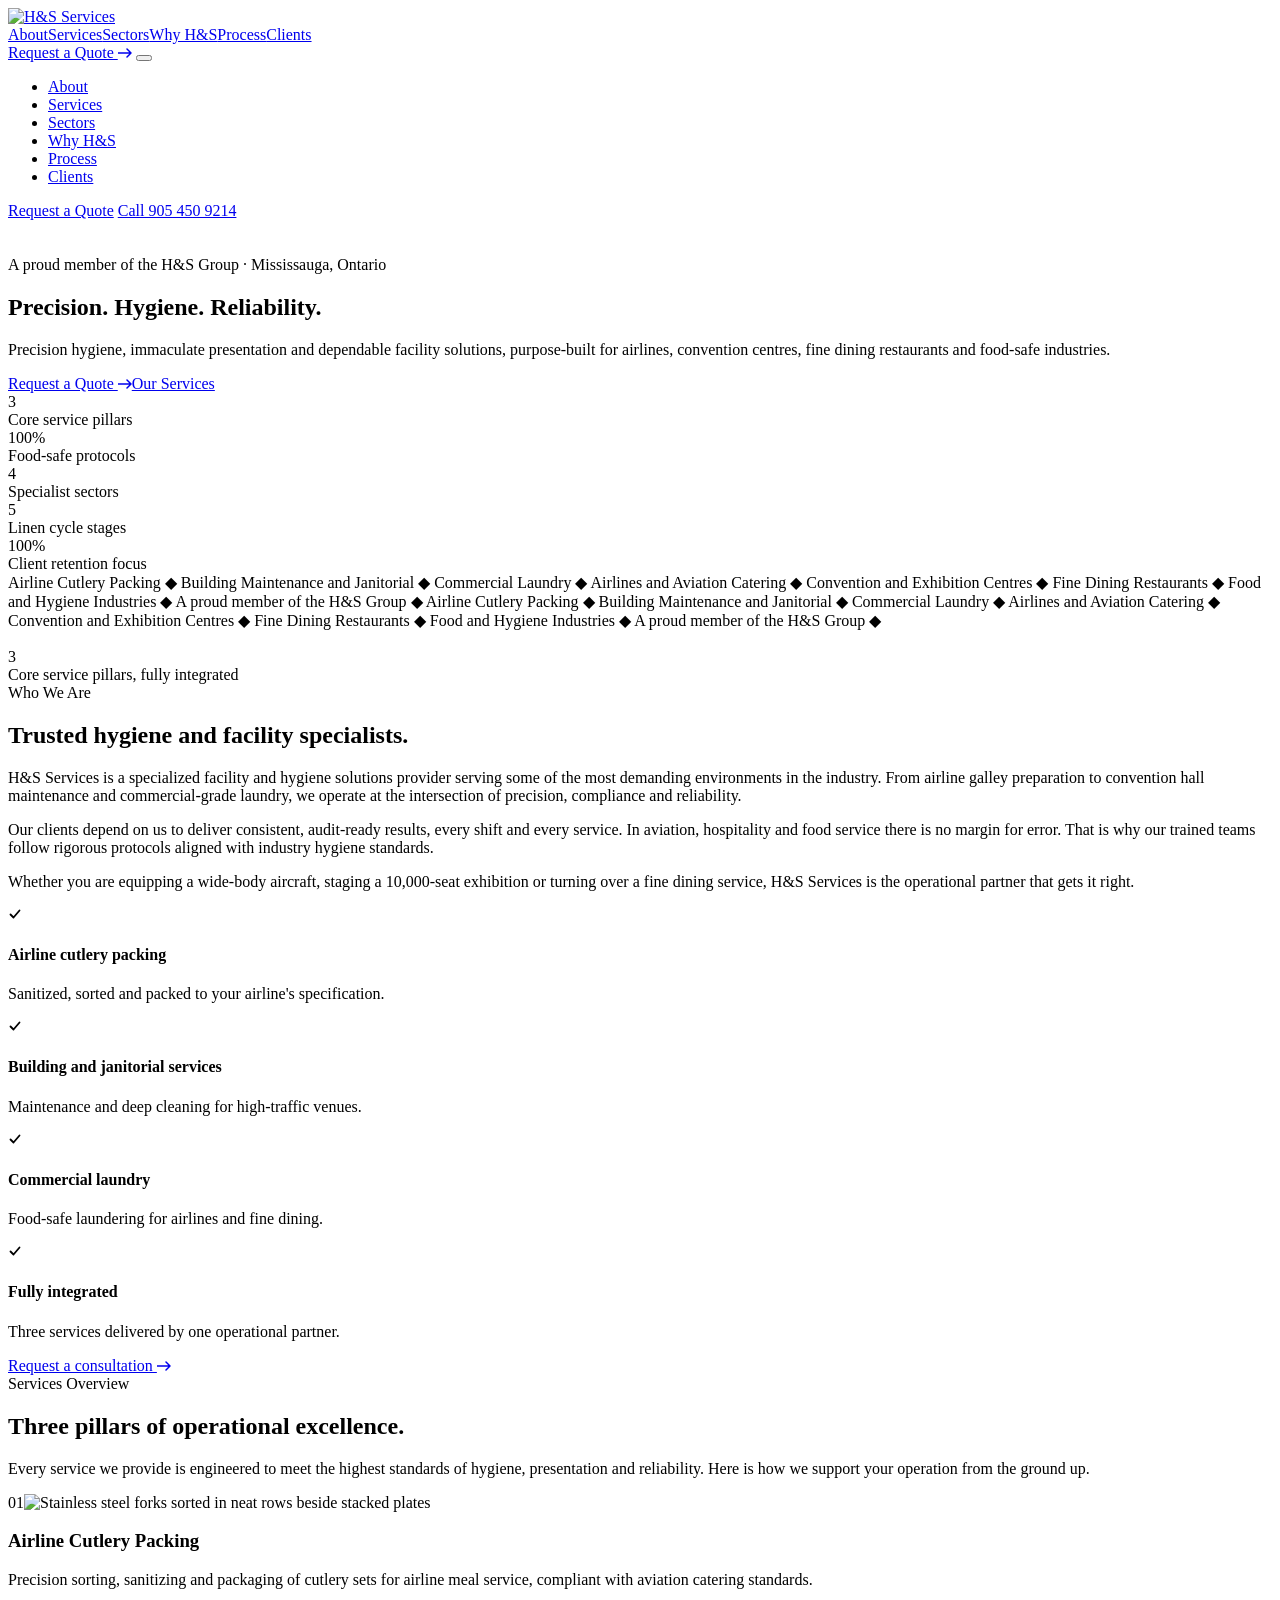
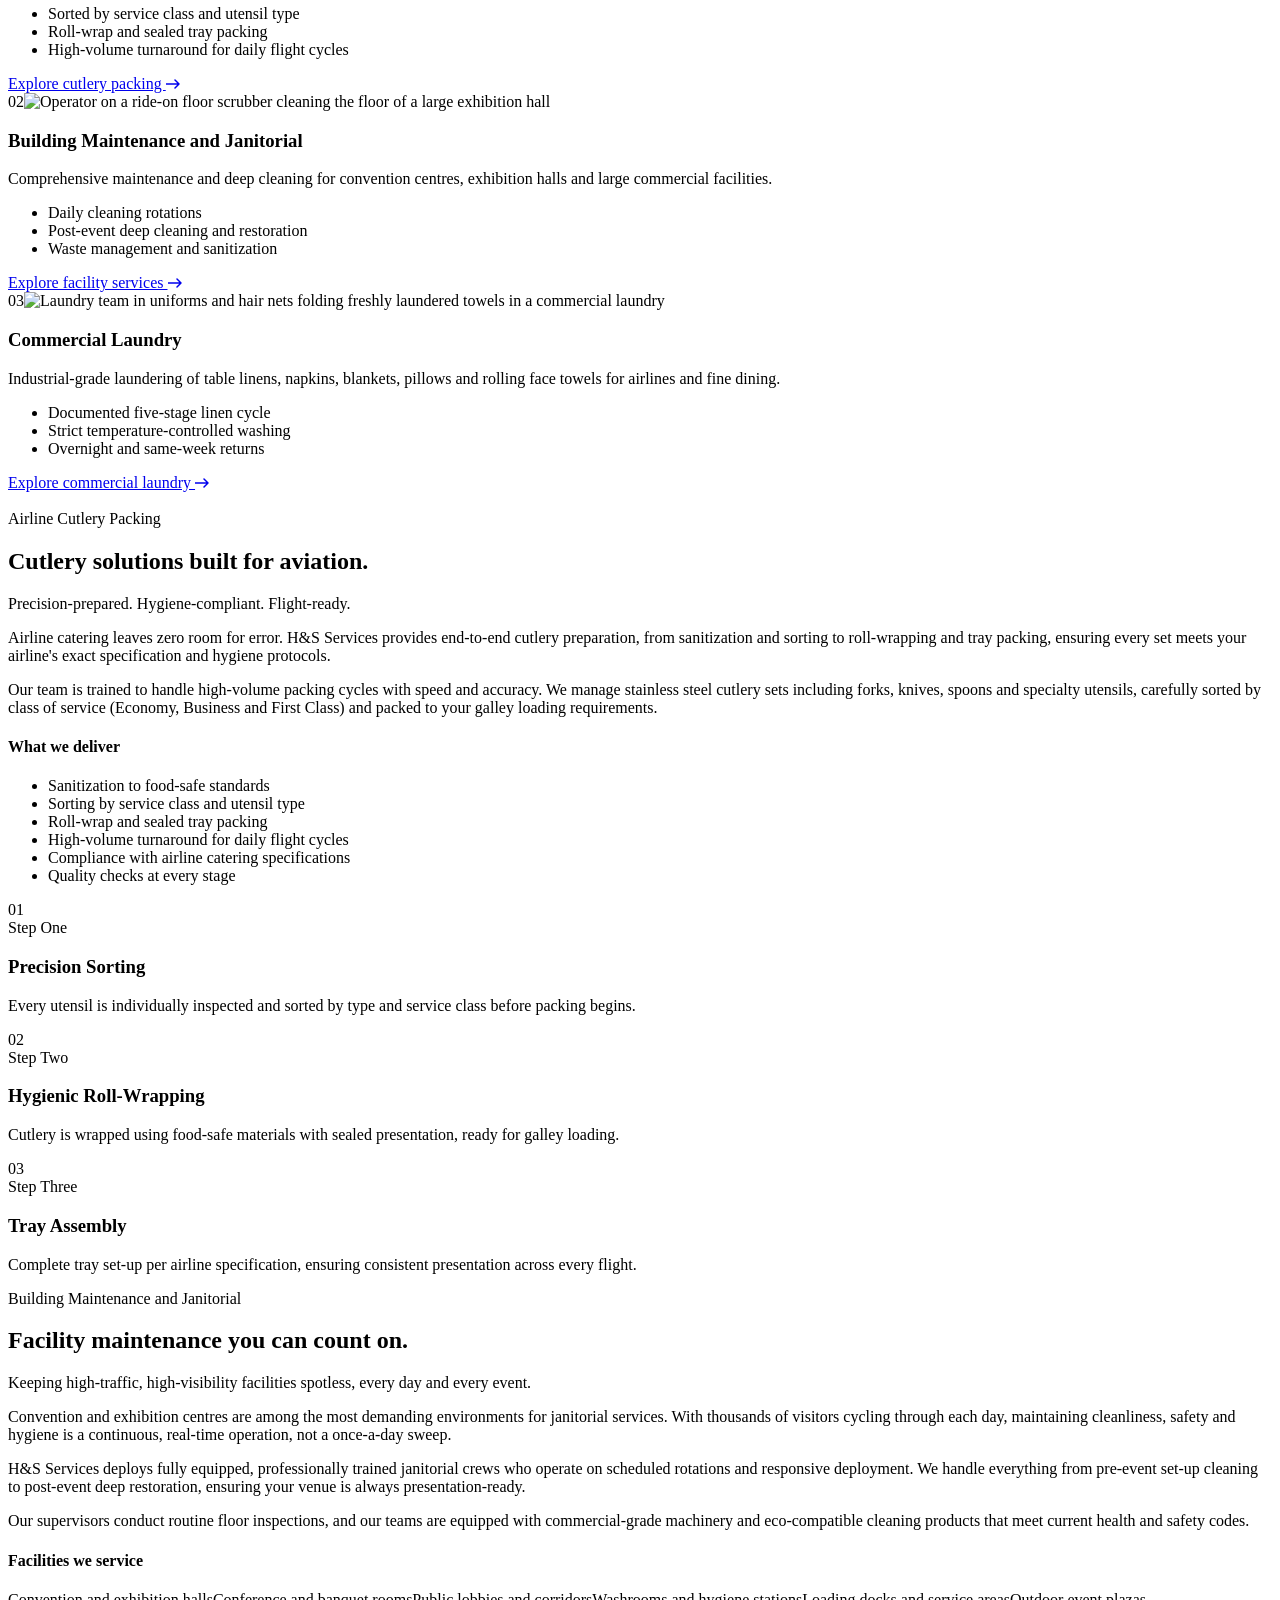
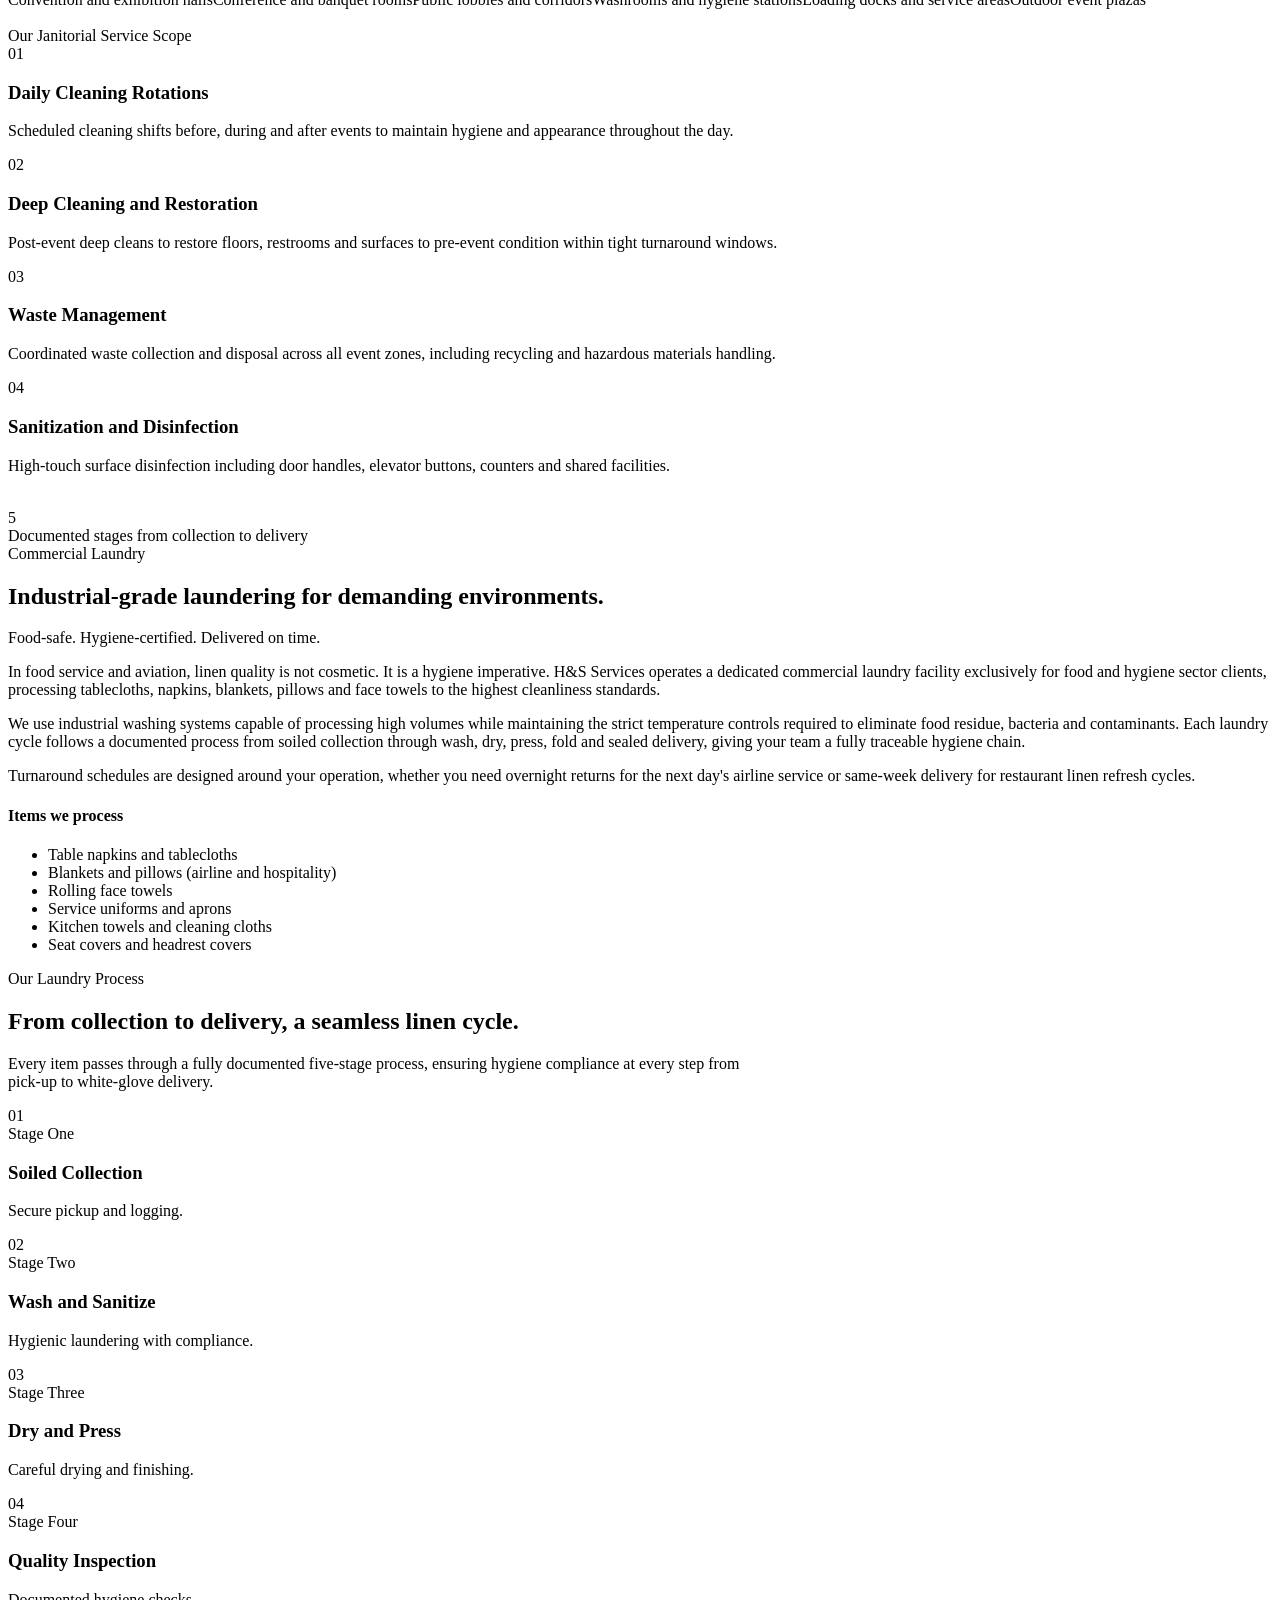
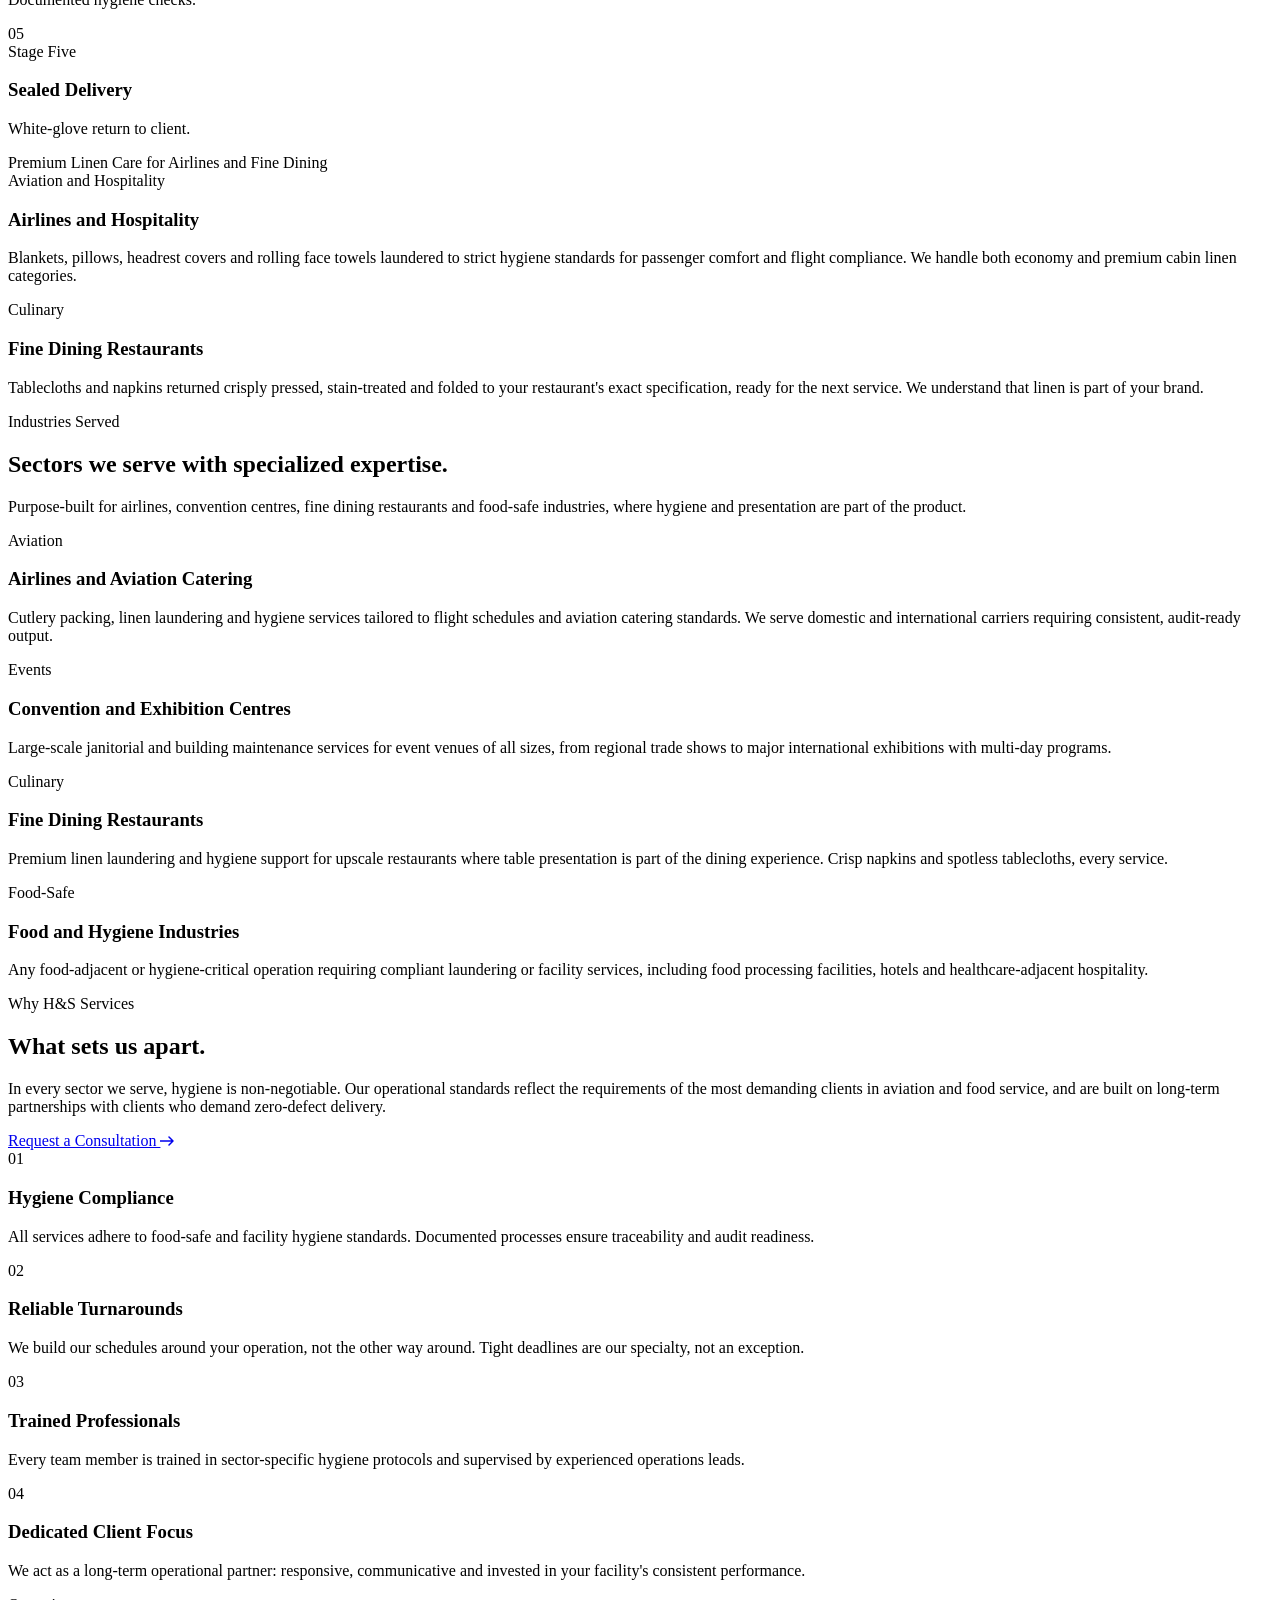
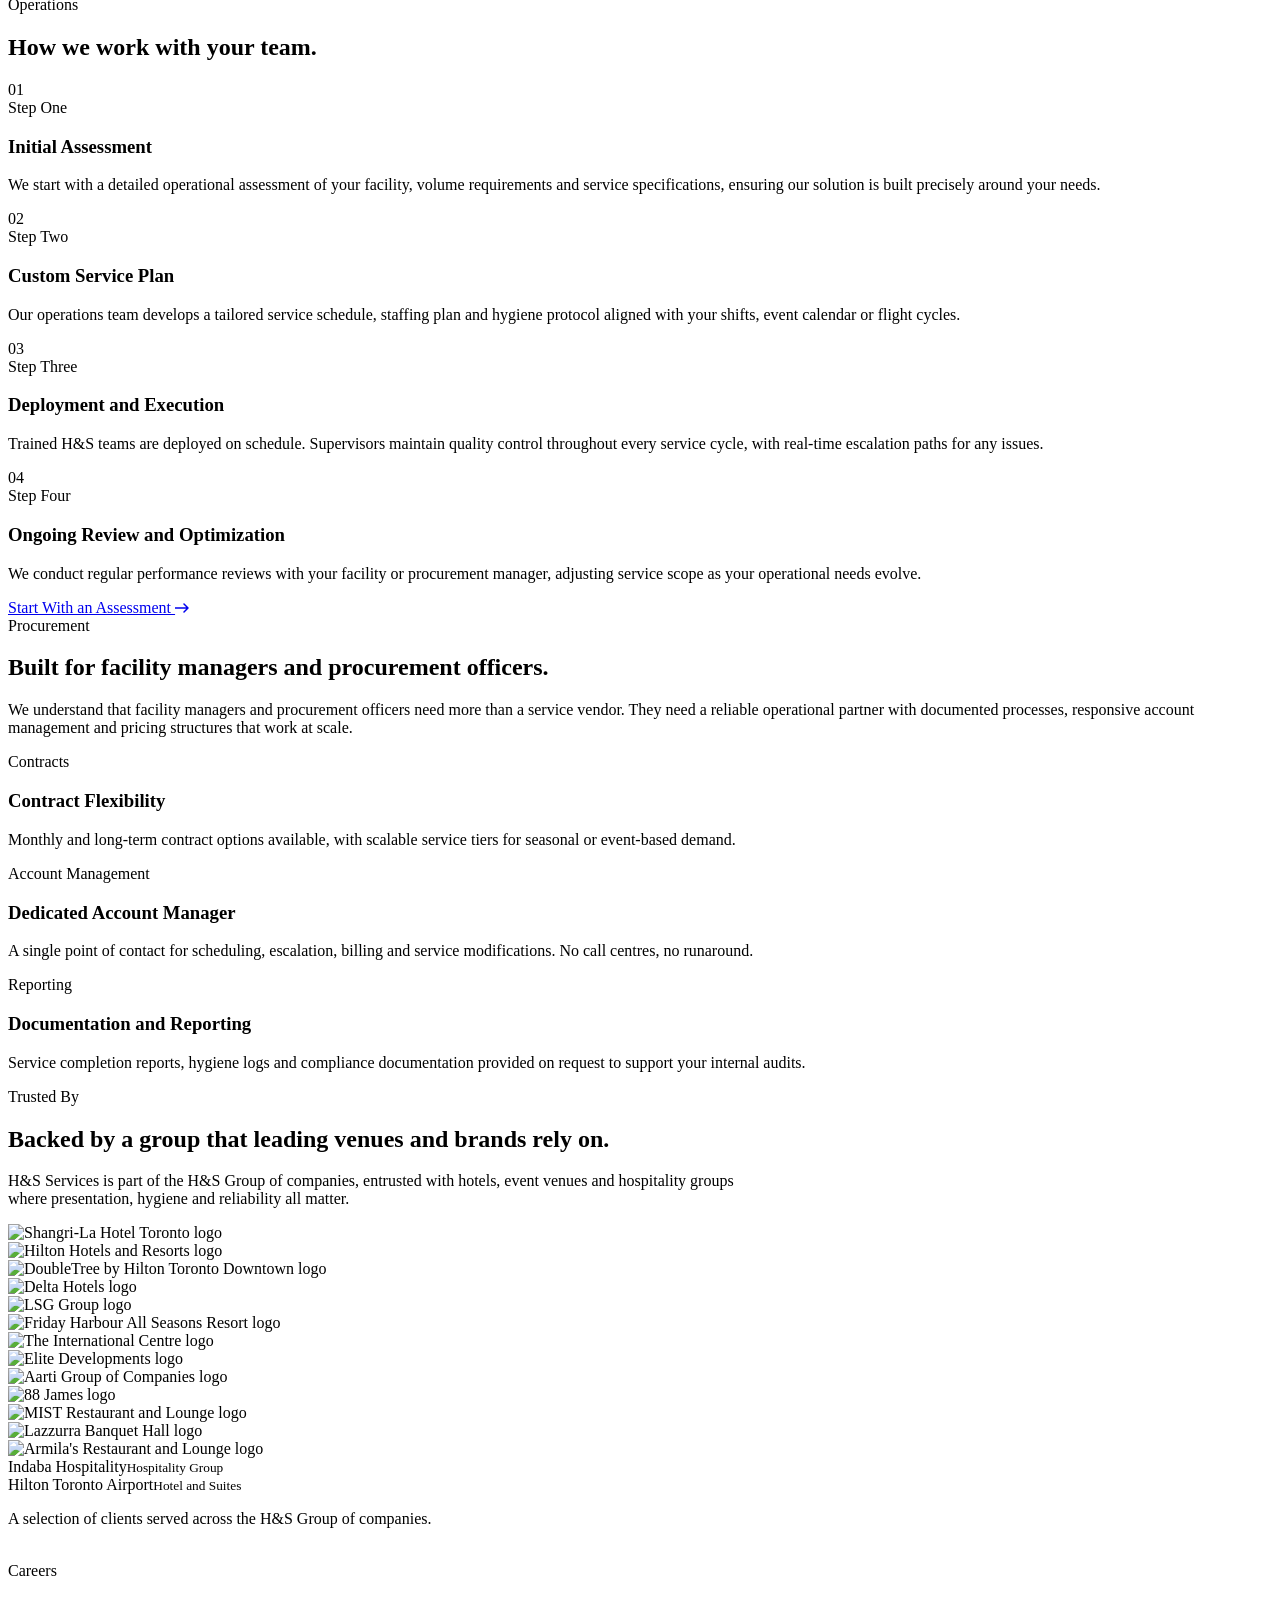
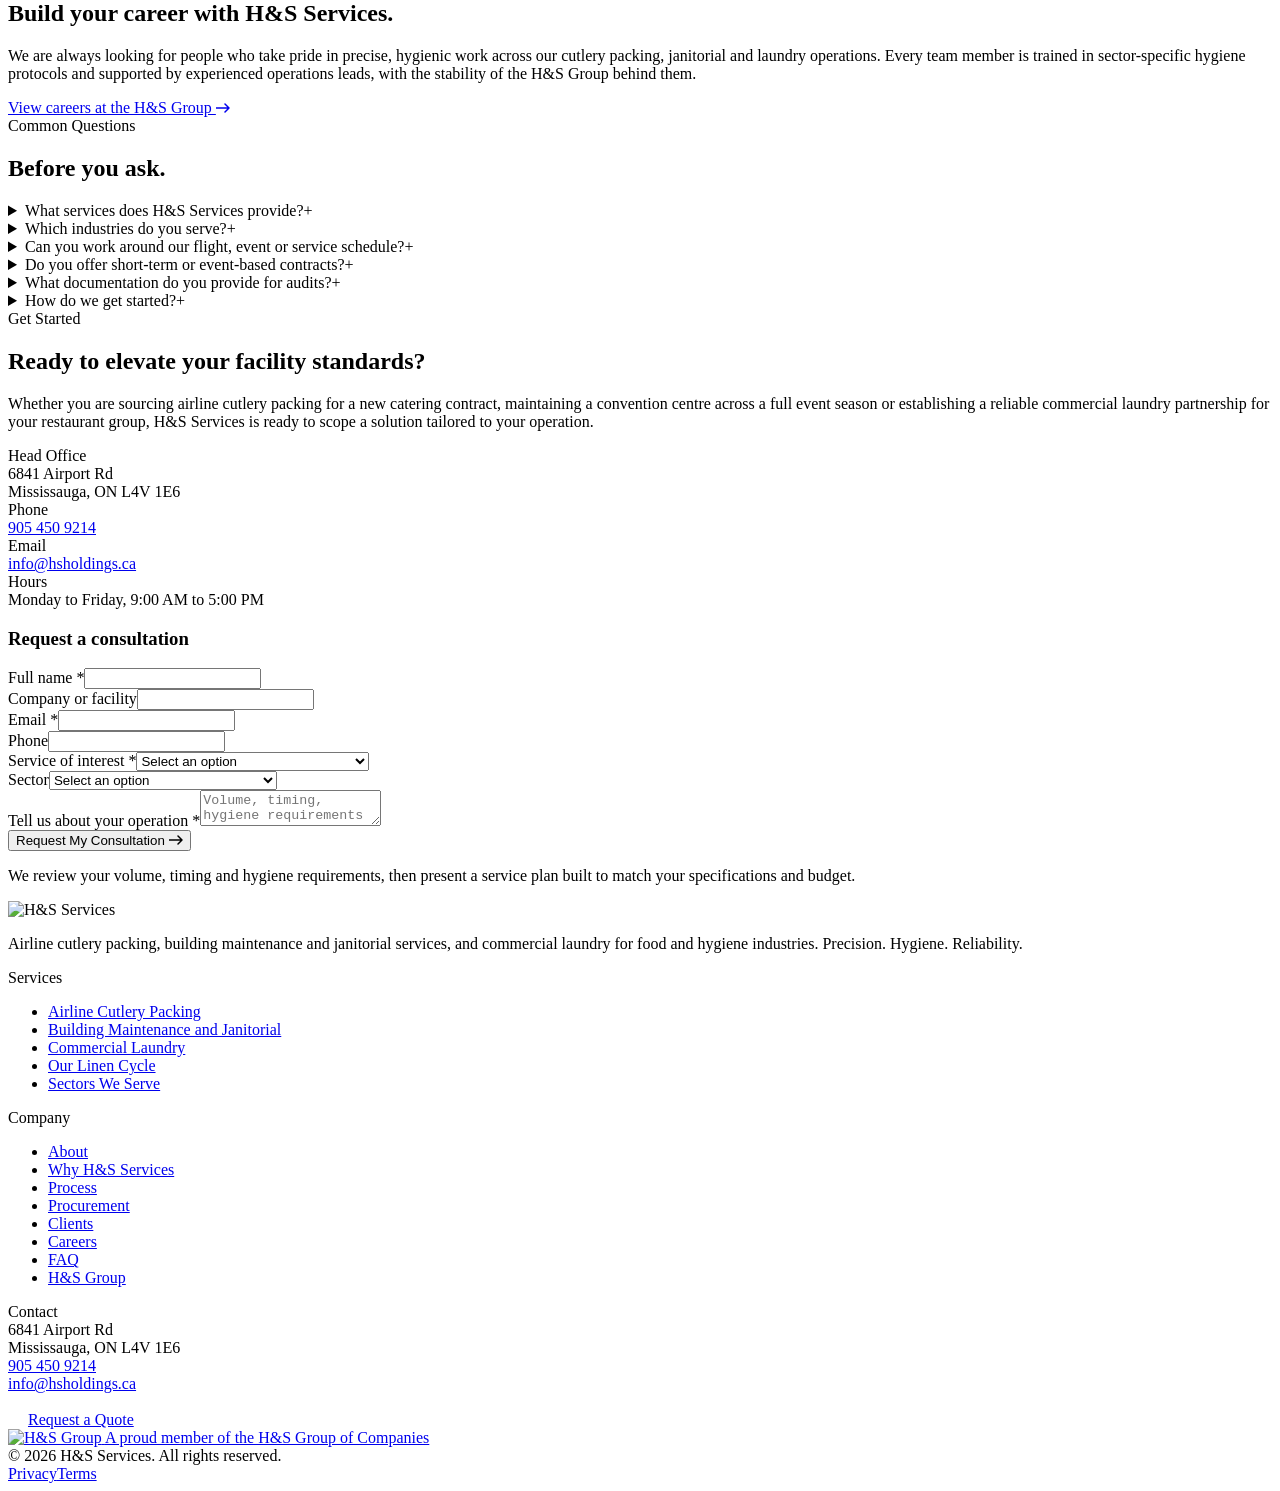
==== index.html @ 3ddf368c "Add files via upload" ====
<!DOCTYPE html>
<html lang="en">
<head>
<meta charset="UTF-8">
<meta name="viewport" content="width=device-width, initial-scale=1.0">
<title>H&amp;S Services | Airline Cutlery Packing, Janitorial and Commercial Laundry</title>
<meta name="description" content="H&amp;S Services provides airline cutlery packing, building maintenance and janitorial services, and commercial laundry for airlines, convention centres, fine dining restaurants and food-safe industries. A proud member of the H&amp;S Group.">
<meta name="robots" content="index, follow">
<link rel="canonical" href="https://officialrevmedia.github.io/hsservices/">
<meta name="theme-color" content="#051D40">
<meta property="og:type" content="website">
<meta property="og:url" content="https://officialrevmedia.github.io/hsservices/">
<meta property="og:title" content="H&amp;S Services | Airline Cutlery Packing, Janitorial and Commercial Laundry">
<meta property="og:description" content="H&amp;S Services provides airline cutlery packing, building maintenance and janitorial services, and commercial laundry for airlines, convention centres, fine dining restaurants and food-safe industries. A proud member of the H&amp;S Group.">
<meta property="og:site_name" content="H&amp;S Services">
<meta property="og:image" content="https://images.unsplash.com/photo-1619200913935-7ecf731b994f?w=1200&q=80&auto=format&fit=crop">
<meta name="twitter:card" content="summary_large_image">
<link rel="icon" type="image/png" sizes="32x32" href="favicon-32.png">
<link rel="icon" type="image/png" href="favicon.png">
<link rel="apple-touch-icon" href="apple-touch-icon.png">
<link rel="preconnect" href="https://api.fontshare.com" crossorigin>
<link rel="preconnect" href="https://images.unsplash.com" crossorigin>
<link href="https://api.fontshare.com/v2/css?f[]=satoshi@300,400,500,600,700&display=swap" rel="stylesheet">
<link rel="stylesheet" href="assets/css/main.css">

<script type="application/ld+json">
{"@context":"https://schema.org","@type":"ProfessionalService","name":"H&S Services","url":"https://officialrevmedia.github.io/hsservices/","telephone":"+1-905-450-9214","email":"info@hsholdings.ca","description":"H&S Services provides airline cutlery packing, building maintenance and janitorial services, and commercial laundry for airlines, convention centres, fine dining restaurants and food-safe industries. A proud member of the H&S Group.","address":{"@type":"PostalAddress","streetAddress":"6841 Airport Rd","addressLocality":"Mississauga","addressRegion":"ON","postalCode":"L4V 1E6","addressCountry":"CA"},"parentOrganization":{"@type":"Organization","name":"H&S Group"},"openingHours":"Mo-Fr 09:00-17:00","makesOffer":[{"@type":"Offer","itemOffered":{"@type":"Service","name":"Airline Cutlery Packing"}},{"@type":"Offer","itemOffered":{"@type":"Service","name":"Building Maintenance and Janitorial Services"}},{"@type":"Offer","itemOffered":{"@type":"Service","name":"Commercial Laundry"}}]}
</script>
</head>
<body>
<a href="#main" class="skip-link" style="position:absolute;left:-9999px;top:auto;width:1px;height:1px;overflow:hidden">Skip to content</a>

<!-- ========== NAVIGATION ========== -->
<header class="nav" id="nav">
  <div class="container nav-inner">
    <a href="#top" class="nav-brand" aria-label="H&amp;S Services home"><img src="assets/logos/hs-services-white.png" alt="H&amp;S Services" class="nav-logo"></a>
    <nav class="nav-links" aria-label="Primary"><a href="#about">About</a><a href="#services">Services</a><a href="#sectors">Sectors</a><a href="#standard">Why H&amp;S</a><a href="#process">Process</a><a href="#clients">Clients</a></nav>
    <a href="#contact" class="nav-cta">Request a Quote <svg class="arrow" width="14" height="10" viewBox="0 0 14 10" fill="none" aria-hidden="true"><path d="M9 1l4 4-4 4M0 5h13" stroke="currentColor" stroke-width="1.5" stroke-linecap="round" stroke-linejoin="round"/></svg></a>
    <button class="nav-toggle" aria-label="Open menu" aria-expanded="false"><span></span></button>
  </div>
</header>

<div class="mobile-menu" aria-hidden="true">
  <ul class="mobile-menu-list"><li><a href="#about">About</a></li><li><a href="#services">Services</a></li><li><a href="#sectors">Sectors</a></li><li><a href="#standard">Why H&amp;S</a></li><li><a href="#process">Process</a></li><li><a href="#clients">Clients</a></li></ul>
  <div class="mobile-menu-cta">
    <a href="#contact" class="btn btn-primary">Request a Quote</a>
    <a href="tel:+19054509214" class="btn btn-secondary">Call 905 450 9214</a>
  </div>
</div>

<main id="main">

<!-- ========== HERO ========== -->
<section class="hero" id="top">
  <div class="hero-bg"><img src="https://images.unsplash.com/photo-1619200913935-7ecf731b994f?w=2000&q=80&auto=format&fit=crop" srcset="https://images.unsplash.com/photo-1619200913935-7ecf731b994f?w=600&q=80&auto=format&fit=crop 600w, https://images.unsplash.com/photo-1619200913935-7ecf731b994f?w=900&q=80&auto=format&fit=crop 900w, https://images.unsplash.com/photo-1619200913935-7ecf731b994f?w=1400&q=80&auto=format&fit=crop 1400w" sizes="100vw" alt="Polished stainless steel forks laid out in rows, ready for sorting and packing" loading="eager" decoding="async"></div>
  <div class="hero-overlay"></div>
  <div class="hero-grid-overlay"></div>
  <div class="hero-crest" aria-hidden="true"><img src="assets/logos/hs-group-lion-white.svg" alt=""></div>
  <div class="container hero-content">
    <div class="hero-eyebrow">A proud member of the H&amp;S Group &middot; Mississauga, Ontario</div>
    <h1>Precision. Hygiene. Reliability.</h1>
    <p class="hero-sub">Precision hygiene, immaculate presentation and dependable facility solutions, purpose-built for airlines, convention centres, fine dining restaurants and food-safe industries.</p>
    <div class="hero-cta"><a href="#contact" class="btn btn-primary">Request a Quote <svg class="arrow" width="14" height="10" viewBox="0 0 14 10" fill="none" aria-hidden="true"><path d="M9 1l4 4-4 4M0 5h13" stroke="currentColor" stroke-width="1.5" stroke-linecap="round" stroke-linejoin="round"/></svg></a><a href="#services" class="btn btn-secondary">Our Services </a></div>
    <div class="stat-strip"><div class="stat"><div class="stat-num">3</div><div class="stat-label">Core service pillars</div></div><div class="stat"><div class="stat-num">100%</div><div class="stat-label">Food-safe protocols</div></div><div class="stat"><div class="stat-num">4</div><div class="stat-label">Specialist sectors</div></div><div class="stat"><div class="stat-num">5</div><div class="stat-label">Linen cycle stages</div></div><div class="stat"><div class="stat-num">100%</div><div class="stat-label">Client retention focus</div></div></div>
  </div>
</section>

<section class="group-belt" aria-label="H&amp;S Services services and sectors">
  <div class="group-belt-track">
    <span class="group-belt-item"><span class="belt-text">Airline Cutlery Packing</span> <span class="diamond">&#9670;</span> <span class="belt-text">Building Maintenance and Janitorial</span> <span class="diamond">&#9670;</span> <span class="belt-text">Commercial Laundry</span> <span class="diamond">&#9670;</span> <span class="belt-text">Airlines and Aviation Catering</span> <span class="diamond">&#9670;</span> <span class="belt-text">Convention and Exhibition Centres</span> <span class="diamond">&#9670;</span> <span class="belt-text">Fine Dining Restaurants</span> <span class="diamond">&#9670;</span> <span class="belt-text">Food and Hygiene Industries</span> <span class="diamond">&#9670;</span> <span class="belt-text member">A proud member of the H&amp;S Group</span> <span class="diamond">&#9670;</span> </span>
    <span class="group-belt-item" aria-hidden="true"><span class="belt-text">Airline Cutlery Packing</span> <span class="diamond">&#9670;</span> <span class="belt-text">Building Maintenance and Janitorial</span> <span class="diamond">&#9670;</span> <span class="belt-text">Commercial Laundry</span> <span class="diamond">&#9670;</span> <span class="belt-text">Airlines and Aviation Catering</span> <span class="diamond">&#9670;</span> <span class="belt-text">Convention and Exhibition Centres</span> <span class="diamond">&#9670;</span> <span class="belt-text">Fine Dining Restaurants</span> <span class="diamond">&#9670;</span> <span class="belt-text">Food and Hygiene Industries</span> <span class="diamond">&#9670;</span> <span class="belt-text member">A proud member of the H&amp;S Group</span> <span class="diamond">&#9670;</span> </span>
  </div>
</section>

<!-- ========== ABOUT ========== -->
<section class="surface-warm" id="about">
  <div class="container">
    <div class="split align-start">
      <div class="reveal">
        <div class="media-frame"><img src="https://images.unsplash.com/photo-1741176503349-9684e9b3cbf8?w=1100&q=80&auto=format&fit=crop" srcset="https://images.unsplash.com/photo-1741176503349-9684e9b3cbf8?w=600&q=80&auto=format&fit=crop 600w, https://images.unsplash.com/photo-1741176503349-9684e9b3cbf8?w=900&q=80&auto=format&fit=crop 900w, https://images.unsplash.com/photo-1741176503349-9684e9b3cbf8?w=1400&q=80&auto=format&fit=crop 1400w" sizes="(max-width:820px) 100vw, 50vw" alt="Team member in a hair net and uniform preparing freshly folded linens in a commercial laundry" loading="lazy" decoding="async"><div class="media-badge"><div class="num">3</div><div class="lbl">Core service pillars, fully integrated</div></div></div>
      </div>
      <div class="split-text reveal reveal-delay-1">
        <div class="eyebrow">Who We Are</div>
        <h2>Trusted hygiene and facility specialists.</h2>
        <p>H&amp;S Services is a specialized facility and hygiene solutions provider serving some of the most demanding environments in the industry. From airline galley preparation to convention hall maintenance and commercial-grade laundry, we operate at the intersection of precision, compliance and reliability.</p><p>Our clients depend on us to deliver consistent, audit-ready results, every shift and every service. In aviation, hospitality and food service there is no margin for error. That is why our trained teams follow rigorous protocols aligned with industry hygiene standards.</p><p>Whether you are equipping a wide-body aircraft, staging a 10,000-seat exhibition or turning over a fine dining service, H&amp;S Services is the operational partner that gets it right.</p>
        <div class="feature-grid"><div class="feature"><span class="tick"><svg width="14" height="14" viewBox="0 0 14 14" fill="none" aria-hidden="true"><path d="M2.5 7.5l3 3 6-7" stroke="currentColor" stroke-width="1.8" stroke-linecap="round" stroke-linejoin="round"/></svg></span><div><h4>Airline cutlery packing</h4><p>Sanitized, sorted and packed to your airline&#x27;s specification.</p></div></div><div class="feature"><span class="tick"><svg width="14" height="14" viewBox="0 0 14 14" fill="none" aria-hidden="true"><path d="M2.5 7.5l3 3 6-7" stroke="currentColor" stroke-width="1.8" stroke-linecap="round" stroke-linejoin="round"/></svg></span><div><h4>Building and janitorial services</h4><p>Maintenance and deep cleaning for high-traffic venues.</p></div></div><div class="feature"><span class="tick"><svg width="14" height="14" viewBox="0 0 14 14" fill="none" aria-hidden="true"><path d="M2.5 7.5l3 3 6-7" stroke="currentColor" stroke-width="1.8" stroke-linecap="round" stroke-linejoin="round"/></svg></span><div><h4>Commercial laundry</h4><p>Food-safe laundering for airlines and fine dining.</p></div></div><div class="feature"><span class="tick"><svg width="14" height="14" viewBox="0 0 14 14" fill="none" aria-hidden="true"><path d="M2.5 7.5l3 3 6-7" stroke="currentColor" stroke-width="1.8" stroke-linecap="round" stroke-linejoin="round"/></svg></span><div><h4>Fully integrated</h4><p>Three services delivered by one operational partner.</p></div></div></div>
        <div class="mt-5"><a href="#contact" class="link-arrow">Request a consultation <svg class="arrow" width="14" height="10" viewBox="0 0 14 10" fill="none" aria-hidden="true"><path d="M9 1l4 4-4 4M0 5h13" stroke="currentColor" stroke-width="1.5" stroke-linecap="round" stroke-linejoin="round"/></svg></a></div>
      </div>
    </div>
  </div>
</section>

<!-- ========== SERVICES OVERVIEW ========== -->
<section class="surface-soft" id="services">
  <div class="container">
    <div class="section-head">
      <div class="reveal"><div class="eyebrow">Services Overview</div><h2>Three pillars of operational excellence.</h2></div>
      <div class="section-intro reveal reveal-delay-1"><p>Every service we provide is engineered to meet the highest standards of hygiene, presentation and reliability. Here is how we support your operation from the ground up.</p></div>
    </div>
    <div class="card-grid"><article class="photo-card reveal">
        <div class="pc-media"><span class="pc-num">01</span><img src="https://images.unsplash.com/photo-1780945182617-d2141512cffd?w=900&q=80&auto=format&fit=crop" srcset="https://images.unsplash.com/photo-1780945182617-d2141512cffd?w=600&q=80&auto=format&fit=crop 600w, https://images.unsplash.com/photo-1780945182617-d2141512cffd?w=900&q=80&auto=format&fit=crop 900w, https://images.unsplash.com/photo-1780945182617-d2141512cffd?w=1400&q=80&auto=format&fit=crop 1400w" sizes="(max-width:820px) 100vw, (max-width:1100px) 50vw, 33vw" alt="Stainless steel forks sorted in neat rows beside stacked plates" loading="lazy" decoding="async"></div>
        <div class="pc-body">
          <h3>Airline Cutlery Packing</h3>
          <p>Precision sorting, sanitizing and packaging of cutlery sets for airline meal service, compliant with aviation catering standards.</p>
          <ul class="pc-list"><li>Sorted by service class and utensil type</li><li>Roll-wrap and sealed tray packing</li><li>High-volume turnaround for daily flight cycles</li></ul>
          <div class="pc-foot"><a href="#cutlery" class="link-arrow">Explore cutlery packing <svg class="arrow" width="14" height="10" viewBox="0 0 14 10" fill="none" aria-hidden="true"><path d="M9 1l4 4-4 4M0 5h13" stroke="currentColor" stroke-width="1.5" stroke-linecap="round" stroke-linejoin="round"/></svg></a></div>
        </div>
      </article><article class="photo-card reveal">
        <div class="pc-media"><span class="pc-num">02</span><img src="https://images.unsplash.com/photo-1744681984533-ce43dce4cc70?w=900&q=80&auto=format&fit=crop" srcset="https://images.unsplash.com/photo-1744681984533-ce43dce4cc70?w=600&q=80&auto=format&fit=crop 600w, https://images.unsplash.com/photo-1744681984533-ce43dce4cc70?w=900&q=80&auto=format&fit=crop 900w, https://images.unsplash.com/photo-1744681984533-ce43dce4cc70?w=1400&q=80&auto=format&fit=crop 1400w" sizes="(max-width:820px) 100vw, (max-width:1100px) 50vw, 33vw" alt="Operator on a ride-on floor scrubber cleaning the floor of a large exhibition hall" loading="lazy" decoding="async"></div>
        <div class="pc-body">
          <h3>Building Maintenance and Janitorial</h3>
          <p>Comprehensive maintenance and deep cleaning for convention centres, exhibition halls and large commercial facilities.</p>
          <ul class="pc-list"><li>Daily cleaning rotations</li><li>Post-event deep cleaning and restoration</li><li>Waste management and sanitization</li></ul>
          <div class="pc-foot"><a href="#facilities" class="link-arrow">Explore facility services <svg class="arrow" width="14" height="10" viewBox="0 0 14 10" fill="none" aria-hidden="true"><path d="M9 1l4 4-4 4M0 5h13" stroke="currentColor" stroke-width="1.5" stroke-linecap="round" stroke-linejoin="round"/></svg></a></div>
        </div>
      </article><article class="photo-card reveal">
        <div class="pc-media"><span class="pc-num">03</span><img src="https://images.unsplash.com/photo-1741176504565-3fd277808585?w=900&q=80&auto=format&fit=crop" srcset="https://images.unsplash.com/photo-1741176504565-3fd277808585?w=600&q=80&auto=format&fit=crop 600w, https://images.unsplash.com/photo-1741176504565-3fd277808585?w=900&q=80&auto=format&fit=crop 900w, https://images.unsplash.com/photo-1741176504565-3fd277808585?w=1400&q=80&auto=format&fit=crop 1400w" sizes="(max-width:820px) 100vw, (max-width:1100px) 50vw, 33vw" alt="Laundry team in uniforms and hair nets folding freshly laundered towels in a commercial laundry" loading="lazy" decoding="async"></div>
        <div class="pc-body">
          <h3>Commercial Laundry</h3>
          <p>Industrial-grade laundering of table linens, napkins, blankets, pillows and rolling face towels for airlines and fine dining.</p>
          <ul class="pc-list"><li>Documented five-stage linen cycle</li><li>Strict temperature-controlled washing</li><li>Overnight and same-week returns</li></ul>
          <div class="pc-foot"><a href="#laundry" class="link-arrow">Explore commercial laundry <svg class="arrow" width="14" height="10" viewBox="0 0 14 10" fill="none" aria-hidden="true"><path d="M9 1l4 4-4 4M0 5h13" stroke="currentColor" stroke-width="1.5" stroke-linecap="round" stroke-linejoin="round"/></svg></a></div>
        </div>
      </article></div>
  </div>
</section>

<!-- ========== AIRLINE CUTLERY PACKING ========== -->
<section class="surface-warm" id="cutlery">
  <div class="container">
    <div class="split align-start">
      <div class="reveal">
        <div class="media-frame"><img src="https://images.unsplash.com/photo-1790777723322-29a8ec6a414d?w=1100&q=80&auto=format&fit=crop" srcset="https://images.unsplash.com/photo-1790777723322-29a8ec6a414d?w=600&q=80&auto=format&fit=crop 600w, https://images.unsplash.com/photo-1790777723322-29a8ec6a414d?w=900&q=80&auto=format&fit=crop 900w, https://images.unsplash.com/photo-1790777723322-29a8ec6a414d?w=1400&q=80&auto=format&fit=crop 1400w" sizes="(max-width:820px) 100vw, 50vw" alt="Hand placing a knife, spoon and fork onto a napkin on a service tray" loading="lazy" decoding="async"></div>
      </div>
      <div class="split-text reveal reveal-delay-1">
        <div class="eyebrow">Airline Cutlery Packing</div>
        <h2>Cutlery solutions built for aviation.</h2>
        <p class="lead">Precision-prepared. Hygiene-compliant. Flight-ready.</p>
        <p>Airline catering leaves zero room for error. H&amp;S Services provides end-to-end cutlery preparation, from sanitization and sorting to roll-wrapping and tray packing, ensuring every set meets your airline&#x27;s exact specification and hygiene protocols.</p><p>Our team is trained to handle high-volume packing cycles with speed and accuracy. We manage stainless steel cutlery sets including forks, knives, spoons and specialty utensils, carefully sorted by class of service (Economy, Business and First Class) and packed to your galley loading requirements.</p>
        <h4 class="mt-4">What we deliver</h4>
        <ul class="pc-list"><li>Sanitization to food-safe standards</li><li>Sorting by service class and utensil type</li><li>Roll-wrap and sealed tray packing</li><li>High-volume turnaround for daily flight cycles</li><li>Compliance with airline catering specifications</li><li>Quality checks at every stage</li></ul>
      </div>
    </div>
    <div class="mt-6"><div class="steps" style="--steps:3"><div class="step reveal"><div class="step-num">01</div><div class="step-phase">Step One</div><h3>Precision Sorting</h3><p>Every utensil is individually inspected and sorted by type and service class before packing begins.</p></div><div class="step reveal"><div class="step-num">02</div><div class="step-phase">Step Two</div><h3>Hygienic Roll-Wrapping</h3><p>Cutlery is wrapped using food-safe materials with sealed presentation, ready for galley loading.</p></div><div class="step reveal"><div class="step-num">03</div><div class="step-phase">Step Three</div><h3>Tray Assembly</h3><p>Complete tray set-up per airline specification, ensuring consistent presentation across every flight.</p></div></div></div>
  </div>
</section>

<!-- ========== BUILDING MAINTENANCE AND JANITORIAL ========== -->
<section class="surface-navy" id="facilities">
  <div class="container">
    <div class="section-head">
      <div class="reveal"><div class="eyebrow">Building Maintenance and Janitorial</div><h2>Facility maintenance you can count on.</h2></div>
      <div class="section-intro reveal reveal-delay-1"><p>Keeping high-traffic, high-visibility facilities spotless, every day and every event.</p></div>
    </div>
    <div class="split align-start">
      <div class="split-text reveal">
        <p>Convention and exhibition centres are among the most demanding environments for janitorial services. With thousands of visitors cycling through each day, maintaining cleanliness, safety and hygiene is a continuous, real-time operation, not a once-a-day sweep.</p><p>H&amp;S Services deploys fully equipped, professionally trained janitorial crews who operate on scheduled rotations and responsive deployment. We handle everything from pre-event set-up cleaning to post-event deep restoration, ensuring your venue is always presentation-ready.</p><p>Our supervisors conduct routine floor inspections, and our teams are equipped with commercial-grade machinery and eco-compatible cleaning products that meet current health and safety codes.</p>
        <h4 class="mt-5 mb-3">Facilities we service</h4>
        <div class="chip-row"><span class="chip">Convention and exhibition halls</span><span class="chip">Conference and banquet rooms</span><span class="chip">Public lobbies and corridors</span><span class="chip">Washrooms and hygiene stations</span><span class="chip">Loading docks and service areas</span><span class="chip">Outdoor event plazas</span></div>
      </div>
      <div class="reveal reveal-delay-1">
        <div class="media-frame landscape"><img src="https://images.unsplash.com/photo-1774021792660-52381ac54949?w=1100&q=80&auto=format&fit=crop" srcset="https://images.unsplash.com/photo-1774021792660-52381ac54949?w=600&q=80&auto=format&fit=crop 600w, https://images.unsplash.com/photo-1774021792660-52381ac54949?w=900&q=80&auto=format&fit=crop 900w, https://images.unsplash.com/photo-1774021792660-52381ac54949?w=1400&q=80&auto=format&fit=crop 1400w" sizes="(max-width:820px) 100vw, 50vw" alt="Empty exhibition hall with a clean, polished floor ready for the next event" loading="lazy" decoding="async"></div>
      </div>
    </div>
    <div class="mt-6">
      <div class="eyebrow reveal">Our Janitorial Service Scope</div>
      <div class="card-grid cols-4"><div class="value-card reveal"><div class="vk">01</div><h3>Daily Cleaning Rotations</h3><p>Scheduled cleaning shifts before, during and after events to maintain hygiene and appearance throughout the day.</p></div><div class="value-card reveal"><div class="vk">02</div><h3>Deep Cleaning and Restoration</h3><p>Post-event deep cleans to restore floors, restrooms and surfaces to pre-event condition within tight turnaround windows.</p></div><div class="value-card reveal"><div class="vk">03</div><h3>Waste Management</h3><p>Coordinated waste collection and disposal across all event zones, including recycling and hazardous materials handling.</p></div><div class="value-card reveal"><div class="vk">04</div><h3>Sanitization and Disinfection</h3><p>High-touch surface disinfection including door handles, elevator buttons, counters and shared facilities.</p></div></div>
    </div>
  </div>
</section>

<!-- ========== COMMERCIAL LAUNDRY ========== -->
<section class="surface-soft" id="laundry">
  <div class="container">
    <div class="split align-start">
      <div class="reveal">
        <div class="media-frame"><img src="https://images.unsplash.com/photo-1610305401607-8745a10c75dd?w=1100&q=80&auto=format&fit=crop" srcset="https://images.unsplash.com/photo-1610305401607-8745a10c75dd?w=600&q=80&auto=format&fit=crop 600w, https://images.unsplash.com/photo-1610305401607-8745a10c75dd?w=900&q=80&auto=format&fit=crop 900w, https://images.unsplash.com/photo-1610305401607-8745a10c75dd?w=1400&q=80&auto=format&fit=crop 1400w" sizes="(max-width:820px) 100vw, 50vw" alt="Row of industrial front-load washing machines in a commercial laundry" loading="lazy" decoding="async"><div class="media-badge"><div class="num">5</div><div class="lbl">Documented stages from collection to delivery</div></div></div>
      </div>
      <div class="split-text reveal reveal-delay-1">
        <div class="eyebrow">Commercial Laundry</div>
        <h2>Industrial-grade laundering for demanding environments.</h2>
        <p class="lead">Food-safe. Hygiene-certified. Delivered on time.</p>
        <p>In food service and aviation, linen quality is not cosmetic. It is a hygiene imperative. H&amp;S Services operates a dedicated commercial laundry facility exclusively for food and hygiene sector clients, processing tablecloths, napkins, blankets, pillows and face towels to the highest cleanliness standards.</p><p>We use industrial washing systems capable of processing high volumes while maintaining the strict temperature controls required to eliminate food residue, bacteria and contaminants. Each laundry cycle follows a documented process from soiled collection through wash, dry, press, fold and sealed delivery, giving your team a fully traceable hygiene chain.</p><p>Turnaround schedules are designed around your operation, whether you need overnight returns for the next day&#x27;s airline service or same-week delivery for restaurant linen refresh cycles.</p>
        <h4 class="mt-4">Items we process</h4>
        <ul class="pc-list"><li>Table napkins and tablecloths</li><li>Blankets and pillows (airline and hospitality)</li><li>Rolling face towels</li><li>Service uniforms and aprons</li><li>Kitchen towels and cleaning cloths</li><li>Seat covers and headrest covers</li></ul>
      </div>
    </div>
  </div>
</section>

<!-- ========== LINEN CYCLE ========== -->
<section class="surface-warm" id="linen-cycle">
  <div class="container">
    <div class="text-center reveal" style="max-width:760px;margin:0 auto var(--s-6)">
      <div class="eyebrow">Our Laundry Process</div>
      <h2 class="text-balance">From collection to delivery, a seamless linen cycle.</h2>
      <p class="lead mt-3">Every item passes through a fully documented five-stage process, ensuring hygiene compliance at every step from pick-up to white-glove delivery.</p>
    </div>
    <div class="steps" style="--steps:5"><div class="step reveal"><div class="step-num">01</div><div class="step-phase">Stage One</div><h3>Soiled Collection</h3><p>Secure pickup and logging.</p></div><div class="step reveal"><div class="step-num">02</div><div class="step-phase">Stage Two</div><h3>Wash and Sanitize</h3><p>Hygienic laundering with compliance.</p></div><div class="step reveal"><div class="step-num">03</div><div class="step-phase">Stage Three</div><h3>Dry and Press</h3><p>Careful drying and finishing.</p></div><div class="step reveal"><div class="step-num">04</div><div class="step-phase">Stage Four</div><h3>Quality Inspection</h3><p>Documented hygiene checks.</p></div><div class="step reveal"><div class="step-num">05</div><div class="step-phase">Stage Five</div><h3>Sealed Delivery</h3><p>White-glove return to client.</p></div></div>
    <div class="mt-6">
      <div class="eyebrow reveal">Premium Linen Care for Airlines and Fine Dining</div>
      <div class="card-grid cols-2"><div class="value-card reveal"><div class="vk">Aviation and Hospitality</div><h3>Airlines and Hospitality</h3><p>Blankets, pillows, headrest covers and rolling face towels laundered to strict hygiene standards for passenger comfort and flight compliance. We handle both economy and premium cabin linen categories.</p></div><div class="value-card reveal"><div class="vk">Culinary</div><h3>Fine Dining Restaurants</h3><p>Tablecloths and napkins returned crisply pressed, stain-treated and folded to your restaurant&#x27;s exact specification, ready for the next service. We understand that linen is part of your brand.</p></div></div>
    </div>
  </div>
</section>

<!-- ========== SECTORS ========== -->
<section class="surface-navy" id="sectors">
  <div class="container">
    <div class="section-head">
      <div class="reveal"><div class="eyebrow">Industries Served</div><h2>Sectors we serve with specialized expertise.</h2></div>
      <div class="section-intro reveal reveal-delay-1"><p>Purpose-built for airlines, convention centres, fine dining restaurants and food-safe industries, where hygiene and presentation are part of the product.</p></div>
    </div>
    <div class="card-grid cols-2"><div class="value-card reveal"><div class="vk">Aviation</div><h3>Airlines and Aviation Catering</h3><p>Cutlery packing, linen laundering and hygiene services tailored to flight schedules and aviation catering standards. We serve domestic and international carriers requiring consistent, audit-ready output.</p></div><div class="value-card reveal"><div class="vk">Events</div><h3>Convention and Exhibition Centres</h3><p>Large-scale janitorial and building maintenance services for event venues of all sizes, from regional trade shows to major international exhibitions with multi-day programs.</p></div><div class="value-card reveal"><div class="vk">Culinary</div><h3>Fine Dining Restaurants</h3><p>Premium linen laundering and hygiene support for upscale restaurants where table presentation is part of the dining experience. Crisp napkins and spotless tablecloths, every service.</p></div><div class="value-card reveal"><div class="vk">Food-Safe</div><h3>Food and Hygiene Industries</h3><p>Any food-adjacent or hygiene-critical operation requiring compliant laundering or facility services, including food processing facilities, hotels and healthcare-adjacent hospitality.</p></div></div>
  </div>
</section>

<!-- ========== WHY H&S SERVICES ========== -->
<section class="surface-charcoal" id="standard">
  <div class="container">
    <div class="split align-start">
      <div class="reveal">
        <div class="eyebrow">Why H&amp;S Services</div>
        <h2>What sets us apart.</h2>
        <p class="mt-3">In every sector we serve, hygiene is non-negotiable. Our operational standards reflect the requirements of the most demanding clients in aviation and food service, and are built on long-term partnerships with clients who demand zero-defect delivery.</p>
        <div class="mt-5"><a href="#contact" class="btn btn-primary">Request a Consultation <svg class="arrow" width="14" height="10" viewBox="0 0 14 10" fill="none" aria-hidden="true"><path d="M9 1l4 4-4 4M0 5h13" stroke="currentColor" stroke-width="1.5" stroke-linecap="round" stroke-linejoin="round"/></svg></a></div>
      </div>
      <div class="reveal reveal-delay-1"><div class="pillars"><div class="pillar reveal"><div class="pillar-num">01</div><div><h3>Hygiene Compliance</h3><p>All services adhere to food-safe and facility hygiene standards. Documented processes ensure traceability and audit readiness.</p></div></div><div class="pillar reveal"><div class="pillar-num">02</div><div><h3>Reliable Turnarounds</h3><p>We build our schedules around your operation, not the other way around. Tight deadlines are our specialty, not an exception.</p></div></div><div class="pillar reveal"><div class="pillar-num">03</div><div><h3>Trained Professionals</h3><p>Every team member is trained in sector-specific hygiene protocols and supervised by experienced operations leads.</p></div></div><div class="pillar reveal"><div class="pillar-num">04</div><div><h3>Dedicated Client Focus</h3><p>We act as a long-term operational partner: responsive, communicative and invested in your facility&#x27;s consistent performance.</p></div></div></div></div>
    </div>
  </div>
</section>

<!-- ========== PROCESS ========== -->
<section class="surface-soft" id="process">
  <div class="container">
    <div class="text-center reveal" style="max-width:760px;margin:0 auto var(--s-6)">
      <div class="eyebrow">Operations</div>
      <h2 class="text-balance">How we work with your team.</h2>
    </div>
    <div class="steps" style="--steps:4"><div class="step reveal"><div class="step-num">01</div><div class="step-phase">Step One</div><h3>Initial Assessment</h3><p>We start with a detailed operational assessment of your facility, volume requirements and service specifications, ensuring our solution is built precisely around your needs.</p></div><div class="step reveal"><div class="step-num">02</div><div class="step-phase">Step Two</div><h3>Custom Service Plan</h3><p>Our operations team develops a tailored service schedule, staffing plan and hygiene protocol aligned with your shifts, event calendar or flight cycles.</p></div><div class="step reveal"><div class="step-num">03</div><div class="step-phase">Step Three</div><h3>Deployment and Execution</h3><p>Trained H&amp;S teams are deployed on schedule. Supervisors maintain quality control throughout every service cycle, with real-time escalation paths for any issues.</p></div><div class="step reveal"><div class="step-num">04</div><div class="step-phase">Step Four</div><h3>Ongoing Review and Optimization</h3><p>We conduct regular performance reviews with your facility or procurement manager, adjusting service scope as your operational needs evolve.</p></div></div>
    <div class="text-center mt-6"><a href="#contact" class="btn btn-dark">Start With an Assessment <svg class="arrow" width="14" height="10" viewBox="0 0 14 10" fill="none" aria-hidden="true"><path d="M9 1l4 4-4 4M0 5h13" stroke="currentColor" stroke-width="1.5" stroke-linecap="round" stroke-linejoin="round"/></svg></a></div>
  </div>
</section>

<!-- ========== PROCUREMENT ========== -->
<section class="surface-warm" id="procurement">
  <div class="container">
    <div class="section-head">
      <div class="reveal"><div class="eyebrow">Procurement</div><h2>Built for facility managers and procurement officers.</h2></div>
      <div class="section-intro reveal reveal-delay-1"><p>We understand that facility managers and procurement officers need more than a service vendor. They need a reliable operational partner with documented processes, responsive account management and pricing structures that work at scale.</p></div>
    </div>
    <div class="value-grid"><div class="value-card reveal"><div class="vk">Contracts</div><h3>Contract Flexibility</h3><p>Monthly and long-term contract options available, with scalable service tiers for seasonal or event-based demand.</p></div><div class="value-card reveal"><div class="vk">Account Management</div><h3>Dedicated Account Manager</h3><p>A single point of contact for scheduling, escalation, billing and service modifications. No call centres, no runaround.</p></div><div class="value-card reveal"><div class="vk">Reporting</div><h3>Documentation and Reporting</h3><p>Service completion reports, hygiene logs and compliance documentation provided on request to support your internal audits.</p></div></div>
  </div>
</section>

<!-- ========== CLIENTS ========== -->
<section class="surface-white" id="clients">
  <div class="container">
    <div class="text-center reveal" style="max-width:760px;margin:0 auto var(--s-6)">
      <div class="eyebrow">Trusted By</div>
      <h2 class="text-balance">Backed by a group that leading venues and brands rely on.</h2>
      <p class="lead mt-3">H&amp;S Services is part of the H&amp;S Group of companies, entrusted with hotels, event venues and hospitality groups where presentation, hygiene and reliability all matter.</p>
    </div>
    <div class="logo-wall v2 reveal"><div class="client-logo"><img src="https://static.wixstatic.com/media/72ce7d_01057d3e55474fe391c161232f3392b7~mv2.png/v1/fill/w_400,h_266,al_c,q_85,enc_auto/shangri-la.png" alt="Shangri-La Hotel Toronto logo" loading="lazy"></div><div class="client-logo"><img src="https://static.wixstatic.com/media/72ce7d_861fc89f613a4ba18928b13bb0a30387~mv2.webp/v1/fill/w_300,h_300,al_c,q_85,enc_auto/hilton.webp" alt="Hilton Hotels and Resorts logo" loading="lazy"></div><div class="client-logo"><img src="https://static.wixstatic.com/media/72ce7d_6342840cd96c4a31a9198c14fbe680dc~mv2.png/v1/fill/w_300,h_300,al_c,q_85,enc_auto/DoubleTree.png" alt="DoubleTree by Hilton Toronto Downtown logo" loading="lazy"></div><div class="client-logo"><img src="https://static.wixstatic.com/media/72ce7d_0db079ea744644558eee90a097cf9a96~mv2.png/v1/fill/w_400,h_400,al_c,q_85,enc_auto/delta-hotels.png" alt="Delta Hotels logo" loading="lazy"></div><div class="client-logo"><img src="https://static.wixstatic.com/media/72ce7d_f504d8fcbca5465696a60ab090dc650a~mv2.png/v1/fill/w_400,h_400,al_c,q_85,enc_auto/lsg.png" alt="LSG Group logo" loading="lazy"></div><div class="client-logo"><img src="https://static.wixstatic.com/media/72ce7d_7eae0d357dbb49a1ad2def79c683be02~mv2.jpg/v1/fill/w_400,h_400,al_c,q_85,enc_auto/friday-harbour.jpg" alt="Friday Harbour All Seasons Resort logo" loading="lazy"></div><div class="client-logo"><img src="assets/logos/clients/international-centre.png" alt="The International Centre logo" loading="lazy"></div><div class="client-logo"><img src="assets/logos/clients/elite-developments.png" alt="Elite Developments logo" loading="lazy"></div><div class="client-logo on-tint"><img src="assets/logos/clients/aarti-group.png" alt="Aarti Group of Companies logo" loading="lazy"></div><div class="client-logo"><img src="https://static.wixstatic.com/media/72ce7d_7cad473a1c4c44cf8ad6031897a47f63~mv2.png/v1/fill/w_295,h_300,al_c,q_85,enc_auto/88james.png" alt="88 James logo" loading="lazy"></div><div class="client-logo"><img src="assets/logos/clients/mist.png" alt="MIST Restaurant and Lounge logo" loading="lazy"></div><div class="client-logo"><img src="assets/logos/clients/lazzurra.png" alt="Lazzurra Banquet Hall logo" loading="lazy"></div><div class="client-logo"><img src="assets/logos/clients/armilas.png" alt="Armila&#x27;s Restaurant and Lounge logo" loading="lazy"></div><div class="client-logo"><span class="client-logo-mark">Indaba Hospitality<small>Hospitality Group</small></span></div><div class="client-logo"><span class="client-logo-mark">Hilton Toronto Airport<small>Hotel and Suites</small></span></div></div><p class="client-note">A selection of clients served across the H&amp;S Group of companies.</p>
  </div>
</section>

<!-- ========== CAREERS ========== -->
<section class="surface-soft" id="careers">
  <div class="container">
    <div class="split">
      <div class="reveal">
        <div class="media-frame landscape"><img src="https://images.unsplash.com/photo-1741176504815-75b0b79dc3c6?w=1100&q=80&auto=format&fit=crop" srcset="https://images.unsplash.com/photo-1741176504815-75b0b79dc3c6?w=600&q=80&auto=format&fit=crop 600w, https://images.unsplash.com/photo-1741176504815-75b0b79dc3c6?w=900&q=80&auto=format&fit=crop 900w, https://images.unsplash.com/photo-1741176504815-75b0b79dc3c6?w=1400&q=80&auto=format&fit=crop 1400w" sizes="(max-width:820px) 100vw, 50vw" alt="Laundry team folding and stacking clean linens at a long work table" loading="lazy" decoding="async"></div>
      </div>
      <div class="split-text reveal reveal-delay-1">
        <div class="eyebrow">Careers</div>
        <h2>Build your career with H&amp;S Services.</h2>
        <p>We are always looking for people who take pride in precise, hygienic work across our cutlery packing, janitorial and laundry operations. Every team member is trained in sector-specific hygiene protocols and supported by experienced operations leads, with the stability of the H&amp;S Group behind them.</p>
        <div class="mt-5"><a href="https://officialrevmedia.github.io/hsholdings/careers/index.html" class="link-arrow">View careers at the H&amp;S Group <svg class="arrow" width="14" height="10" viewBox="0 0 14 10" fill="none" aria-hidden="true"><path d="M9 1l4 4-4 4M0 5h13" stroke="currentColor" stroke-width="1.5" stroke-linecap="round" stroke-linejoin="round"/></svg></a></div>
      </div>
    </div>
  </div>
</section>

<!-- ========== FAQ ========== -->
<section class="surface-warm" id="faq">
  <div class="container">
    <div class="text-center reveal" style="max-width:760px;margin:0 auto var(--s-6)">
      <div class="eyebrow">Common Questions</div>
      <h2 class="text-balance">Before you ask.</h2>
    </div>
    <div class="faq reveal"><details><summary>What services does H&amp;S Services provide?<span class="pm" aria-hidden="true">+</span></summary><p>Three integrated services: airline cutlery packing and preparation, building maintenance and janitorial services, and commercial laundry for the food and hygiene sectors.</p></details><details><summary>Which industries do you serve?<span class="pm" aria-hidden="true">+</span></summary><p>Airlines and aviation catering, convention and exhibition centres, fine dining restaurants, and food and hygiene industries such as food processing facilities, hotels and healthcare-adjacent hospitality.</p></details><details><summary>Can you work around our flight, event or service schedule?<span class="pm" aria-hidden="true">+</span></summary><p>Yes. We build our schedules around your operation. That includes high-volume packing for daily flight cycles, cleaning rotations before, during and after events, and overnight or same-week linen returns.</p></details><details><summary>Do you offer short-term or event-based contracts?<span class="pm" aria-hidden="true">+</span></summary><p>Yes. Monthly and long-term contract options are available, with scalable service tiers for seasonal or event-based demand.</p></details><details><summary>What documentation do you provide for audits?<span class="pm" aria-hidden="true">+</span></summary><p>Service completion reports, hygiene logs and compliance documentation are provided on request to support your internal audits. Every laundry cycle follows a documented five-stage process.</p></details><details><summary>How do we get started?<span class="pm" aria-hidden="true">+</span></summary><p>Use the form below or call <a href="tel:+19054509214"><u>905 450 9214</u></a>. We begin with a consultation and operational assessment, review your volume, timing and hygiene requirements, and present a service plan built to match your specifications and budget.</p></details></div>
  </div>
</section>

<!-- ========== CONTACT ========== -->
<section class="surface-navy" id="contact">
  <div class="container">
    <div class="contact-block">
      <div class="contact-info on-dark reveal">
        <div class="eyebrow">Get Started</div>
        <h2>Ready to elevate your facility standards?</h2>
        <p>Whether you are sourcing airline cutlery packing for a new catering contract, maintaining a convention centre across a full event season or establishing a reliable commercial laundry partnership for your restaurant group, H&amp;S Services is ready to scope a solution tailored to your operation.</p>
        <div class="contact-direct"><div><div class="label">Head Office</div><div class="value">6841 Airport Rd<br>Mississauga, ON L4V 1E6</div></div><div><div class="label">Phone</div><div class="value"><a href="tel:+19054509214">905 450 9214</a></div></div><div><div class="label">Email</div><div class="value"><a href="mailto:info@hsholdings.ca">info@hsholdings.ca</a></div></div><div><div class="label">Hours</div><div class="value">Monday to Friday, 9:00 AM to 5:00 PM</div></div></div>
      </div>
      <div class="form-card reveal reveal-delay-1">
        <h3>Request a consultation</h3>
        <form data-formsubmit="info@hsholdings.ca" data-success="Thank you, your request has been received. A member of the H&amp;S Services team will contact you within one business day." action="https://formsubmit.co/info@hsholdings.ca" method="POST" novalidate>
          <input type="hidden" name="_subject" value="New Quote Request | H&amp;S Services website"><input type="hidden" name="_template" value="table"><input type="hidden" name="_captcha" value="false">
          <input type="text" name="_honey" style="display:none" tabindex="-1" autocomplete="off">
          <div class="form-row"><div class="form-field"><label for="f-name">Full name *</label><input id="f-name" type="text" name="Name" required autocomplete="name"></div><div class="form-field"><label for="f-company">Company or facility</label><input id="f-company" type="text" name="Company" autocomplete="organization"></div></div><div class="form-row"><div class="form-field"><label for="f-email">Email *</label><input id="f-email" type="email" name="Email" required autocomplete="email"></div><div class="form-field"><label for="f-phone">Phone</label><input id="f-phone" type="tel" name="Phone" autocomplete="tel"></div></div><div class="form-row"><div class="form-field"><label for="f-service">Service of interest *</label><select id="f-service" name="Service" required><option value="">Select an option</option><option>Airline Cutlery Packing</option><option>Building Maintenance and Janitorial</option><option>Commercial Laundry</option><option>Multiple services</option></select></div><div class="form-field"><label for="f-sector">Sector</label><select id="f-sector" name="Sector"><option value="">Select an option</option><option>Airlines and Aviation Catering</option><option>Convention and Exhibition Centres</option><option>Fine Dining Restaurants</option><option>Food and Hygiene Industries</option><option>Other</option></select></div></div><div class="form-field full"><label for="f-message">Tell us about your operation *</label><textarea id="f-message" name="Message" required placeholder="Volume, timing, hygiene requirements and anything else we should know."></textarea></div>
          <button type="submit" class="btn btn-dark">Request My Consultation <svg class="arrow" width="14" height="10" viewBox="0 0 14 10" fill="none" aria-hidden="true"><path d="M9 1l4 4-4 4M0 5h13" stroke="currentColor" stroke-width="1.5" stroke-linecap="round" stroke-linejoin="round"/></svg></button>
          <div class="form-status" role="status" aria-live="polite"></div>
          <p class="form-note">We review your volume, timing and hygiene requirements, then present a service plan built to match your specifications and budget.</p>
        </form>
      </div>
    </div>
  </div>
</section>

</main>

<!-- ========== FOOTER ========== -->
<footer class="footer">
  <div class="container">
    <div class="footer-top cols-4">
      <div class="footer-brand">
        <img src="assets/logos/hs-services-white.png" alt="H&amp;S Services" class="footer-logo">
        <p>Airline cutlery packing, building maintenance and janitorial services, and commercial laundry for food and hygiene industries. Precision. Hygiene. Reliability.</p>
      </div>
      <div><div class="footer-col-title">Services</div><ul class="footer-list"><li><a href="#cutlery">Airline Cutlery Packing</a></li><li><a href="#facilities">Building Maintenance and Janitorial</a></li><li><a href="#laundry">Commercial Laundry</a></li><li><a href="#linen-cycle">Our Linen Cycle</a></li><li><a href="#sectors">Sectors We Serve</a></li></ul></div><div><div class="footer-col-title">Company</div><ul class="footer-list"><li><a href="#about">About</a></li><li><a href="#standard">Why H&amp;S Services</a></li><li><a href="#process">Process</a></li><li><a href="#procurement">Procurement</a></li><li><a href="#clients">Clients</a></li><li><a href="#careers">Careers</a></li><li><a href="#faq">FAQ</a></li><li><a href="https://officialrevmedia.github.io/hsholdings/">H&amp;S Group</a></li></ul></div>
      <div>
        <div class="footer-col-title">Contact</div>
        <div class="footer-contact">6841 Airport Rd<br>Mississauga, ON L4V 1E6<br><a href="tel:+19054509214">905 450 9214</a><br><a href="mailto:info@hsholdings.ca">info@hsholdings.ca</a><br><br><a href="#contact" class="btn btn-primary" style="padding:12px 20px">Request a Quote</a></div>
      </div>
    </div>
    <a class="footer-member" href="https://officialrevmedia.github.io/hsholdings/" target="_blank" rel="noopener">
      <img src="assets/logos/hs-group-primary-white.svg" alt="H&amp;S Group">
      <span>A proud member of the H&amp;S Group of Companies</span>
    </a>
    <div class="footer-bottom">
      <div>&copy; <span data-year>2026</span> H&amp;S Services. All rights reserved.</div>
      <div class="footer-bottom-links"><a href="https://officialrevmedia.github.io/hsholdings/privacy/index.html">Privacy</a><a href="https://officialrevmedia.github.io/hsholdings/terms/index.html">Terms</a></div>
    </div>
  </div>
</footer>

<script src="assets/js/main.js" defer></script>
</body>
</html>
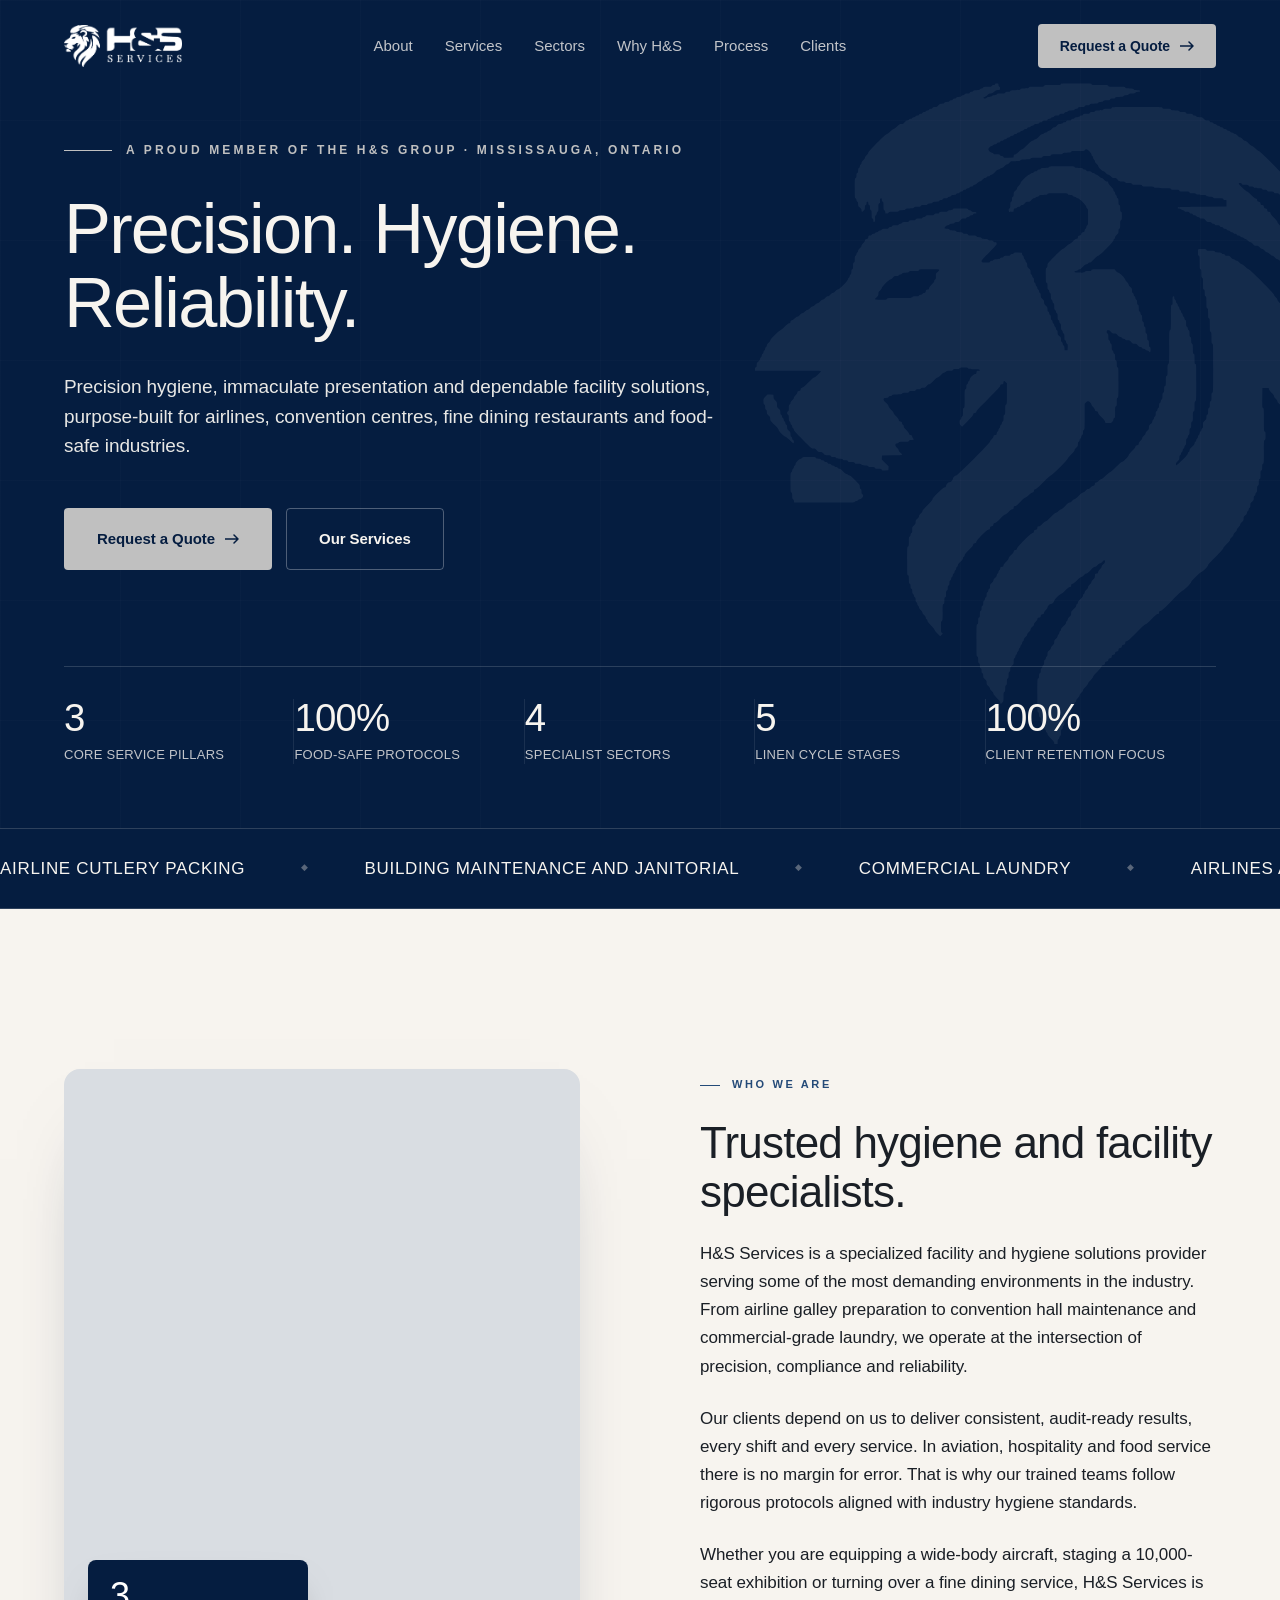
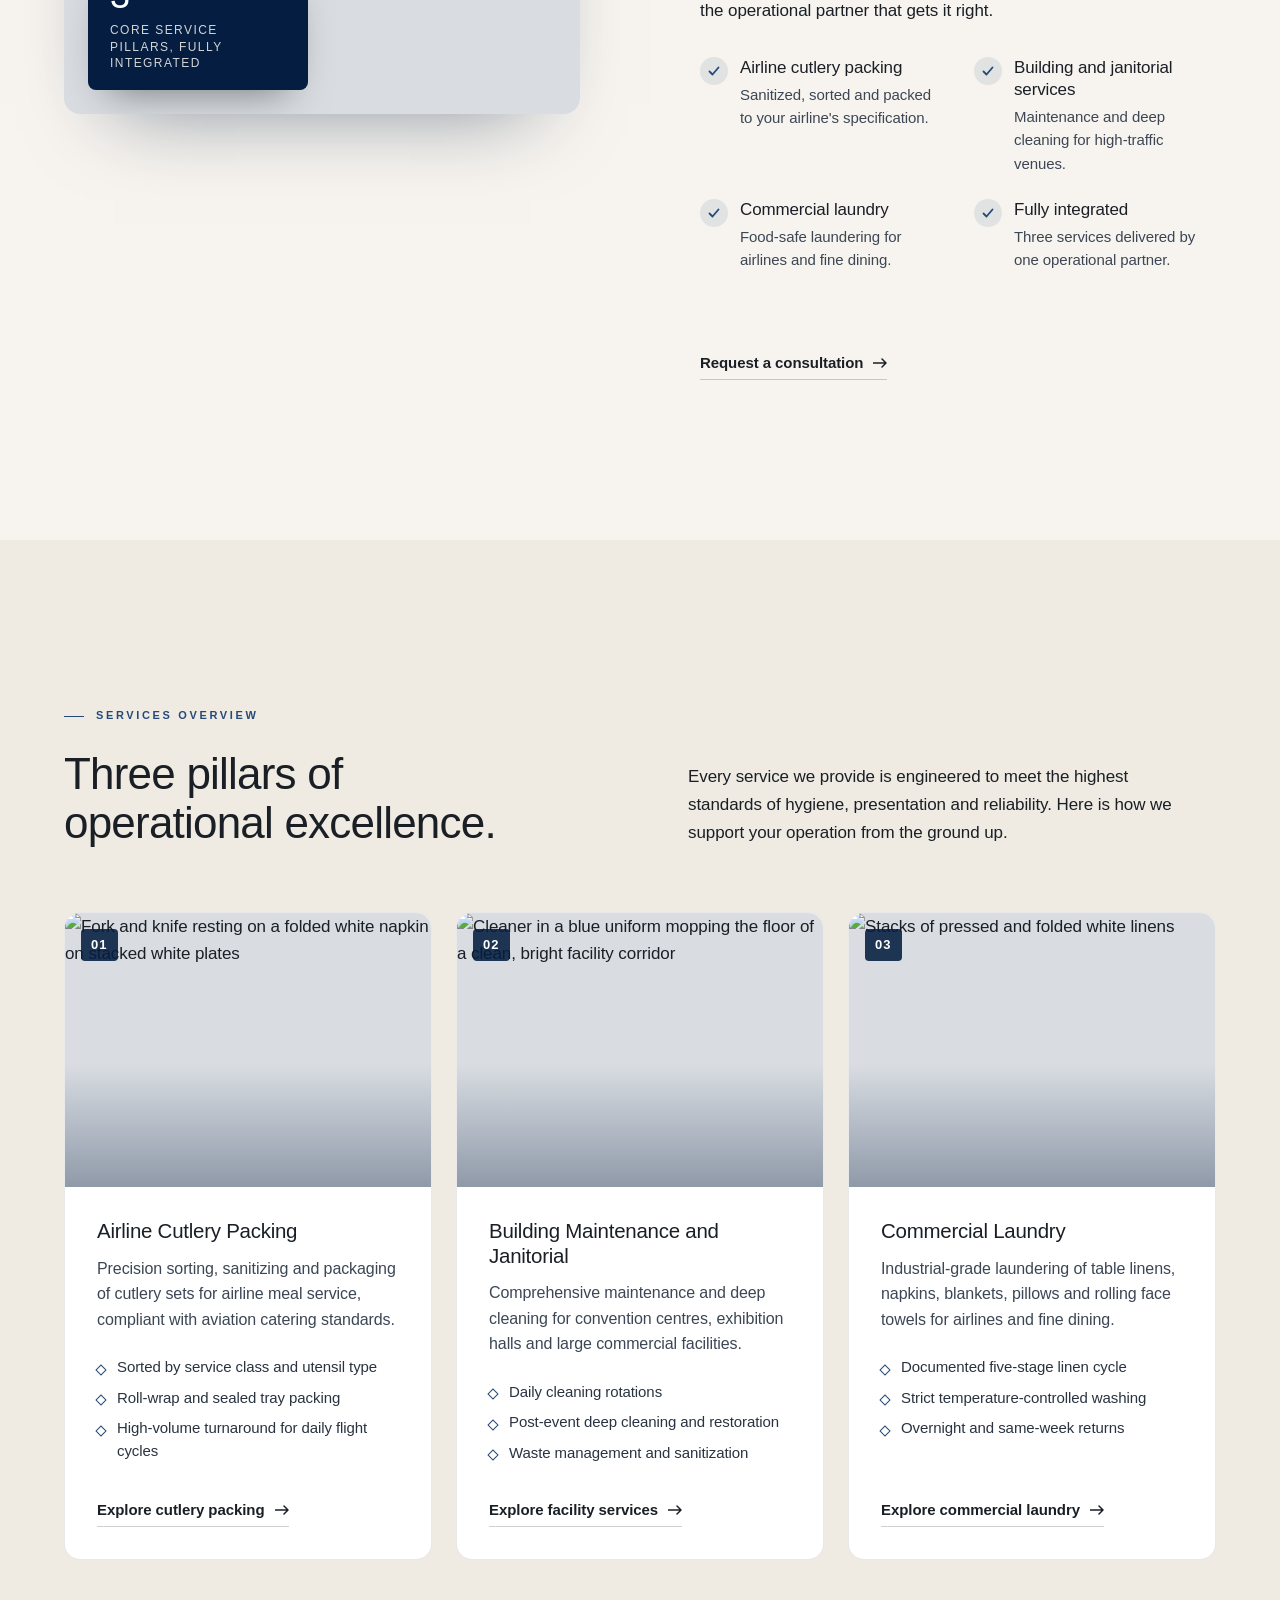
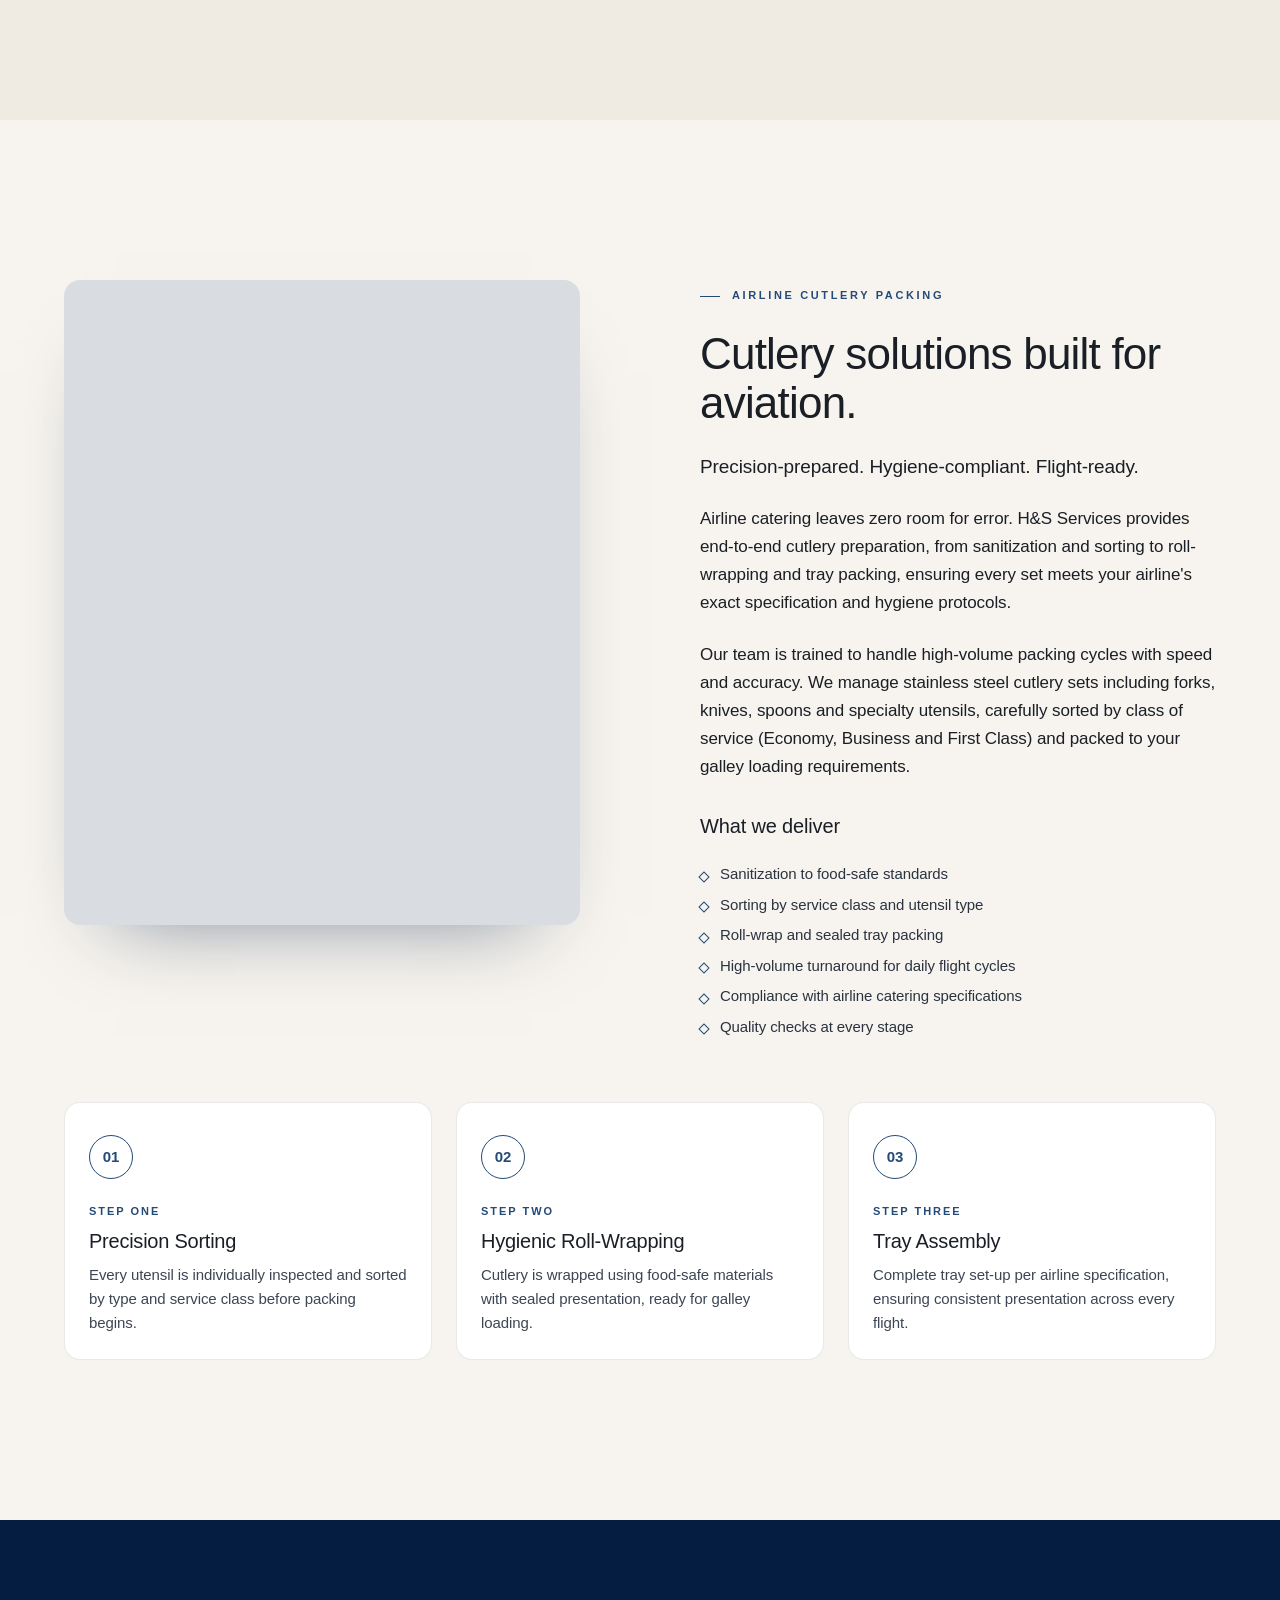
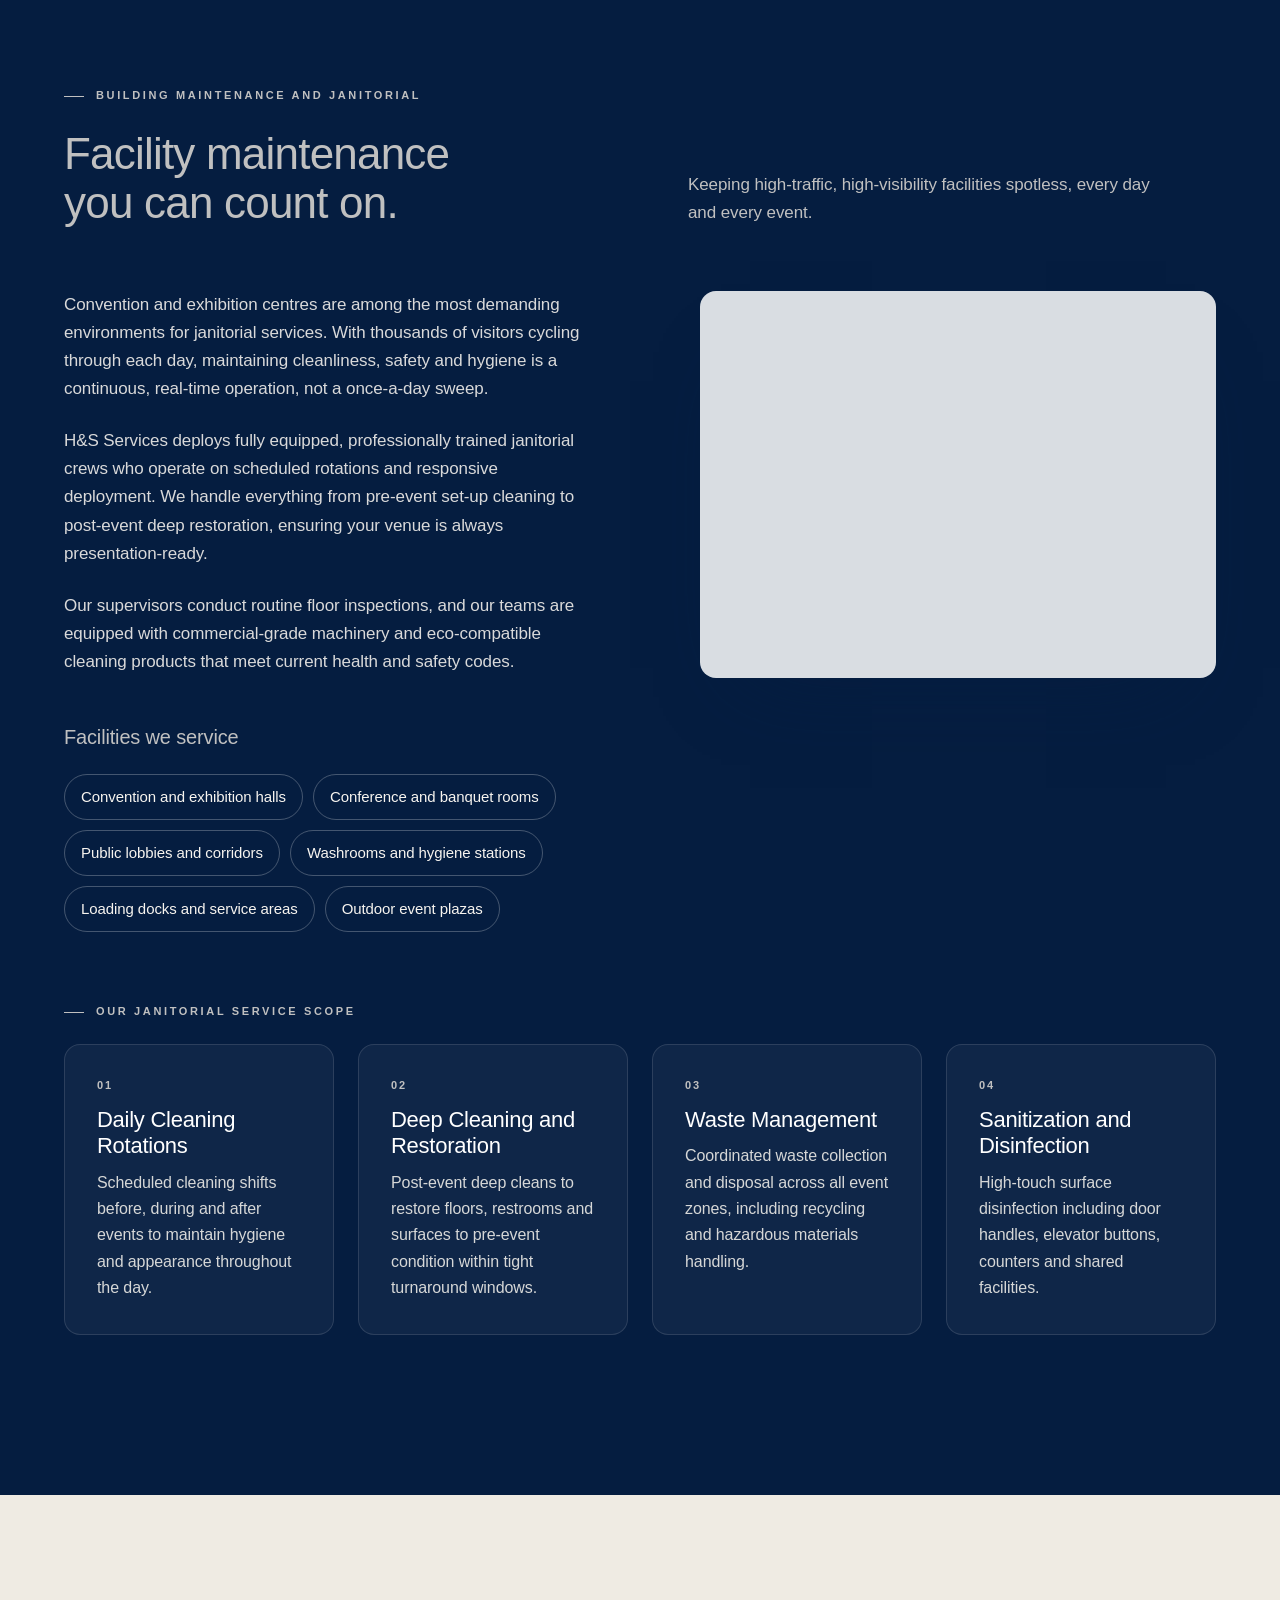
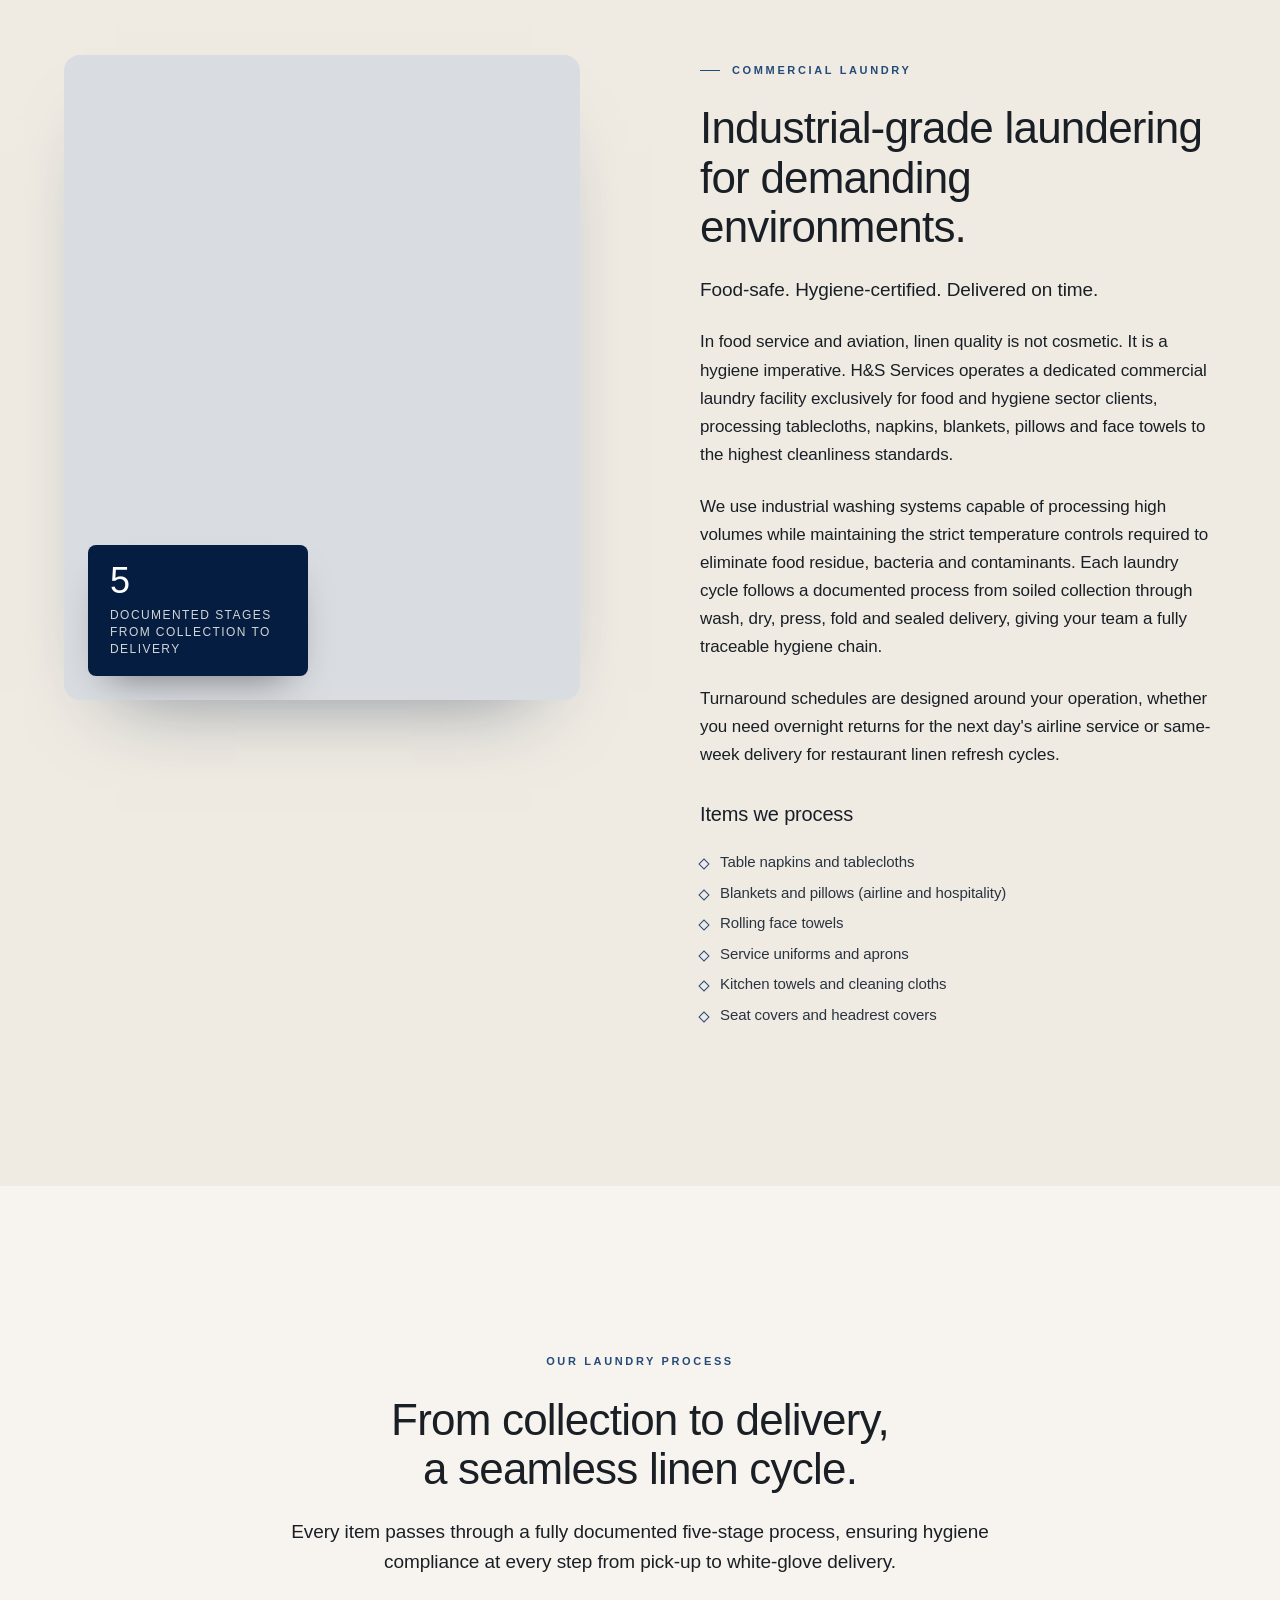
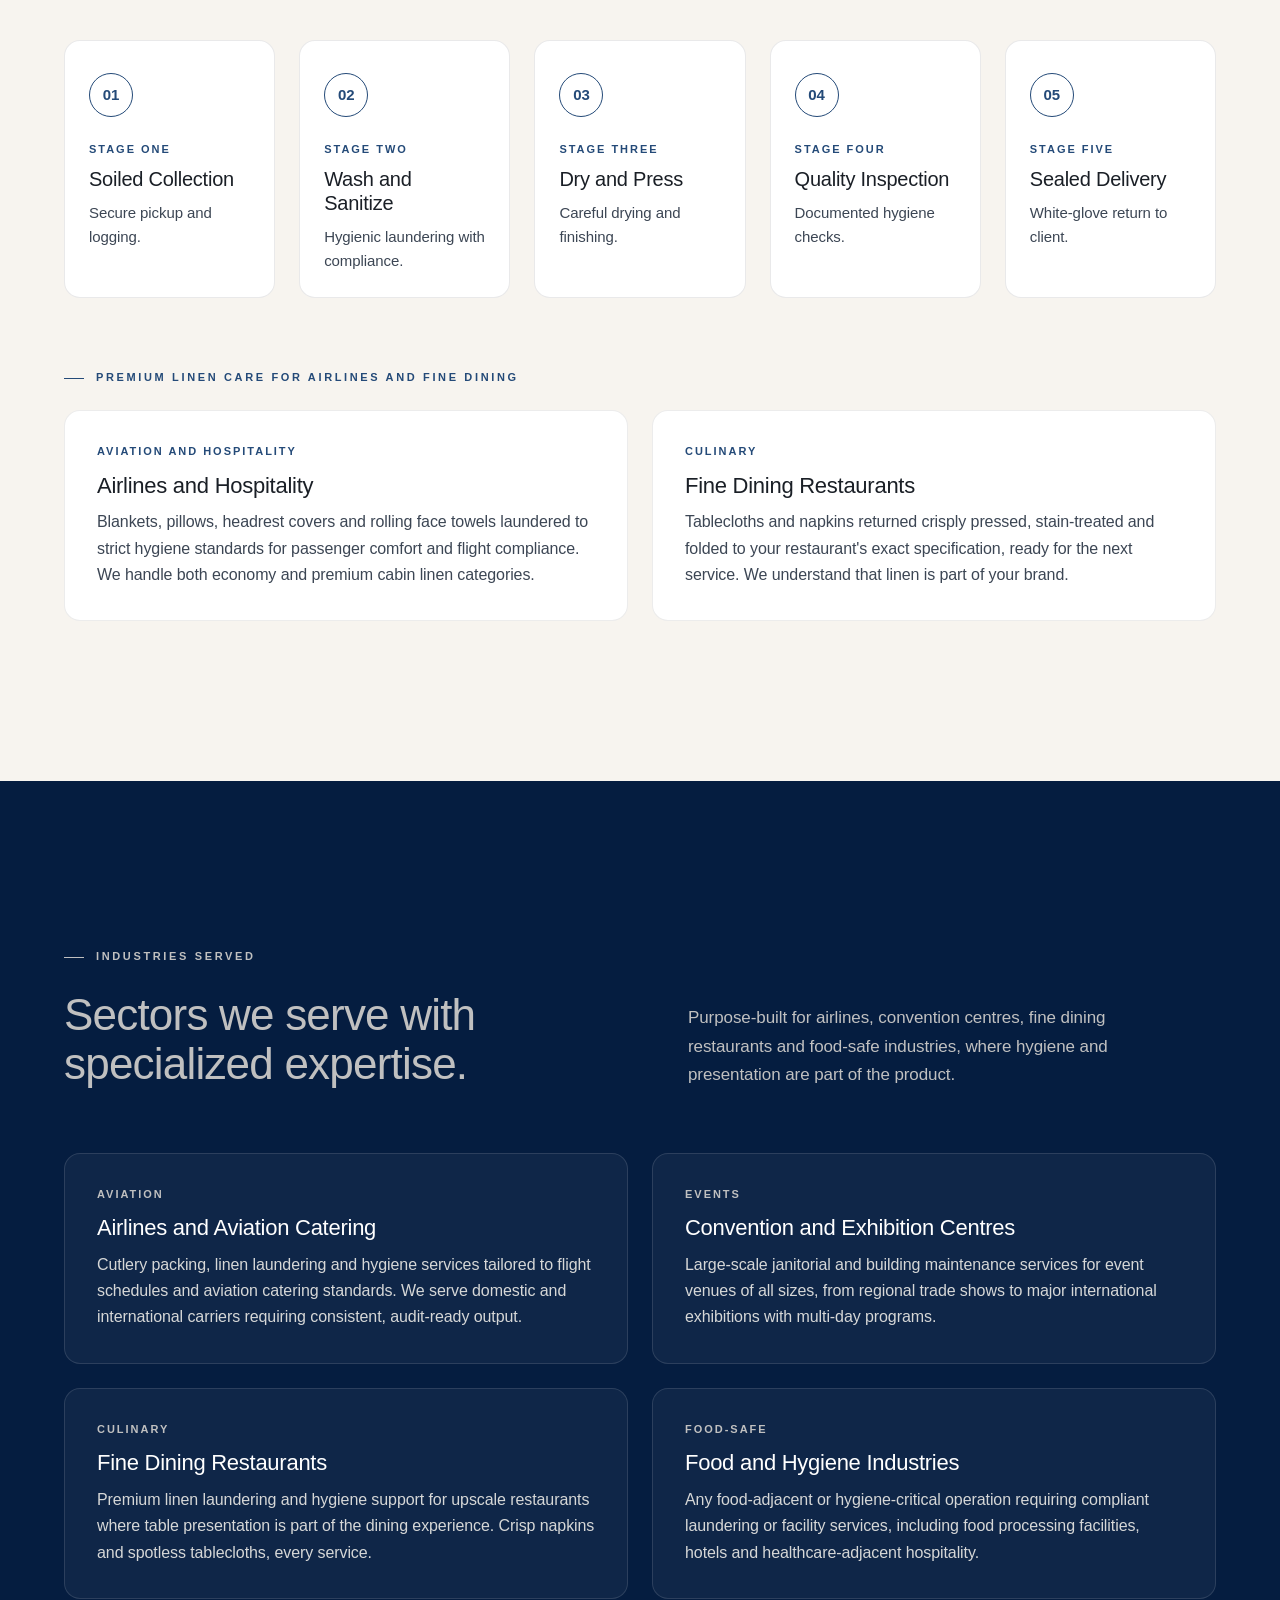
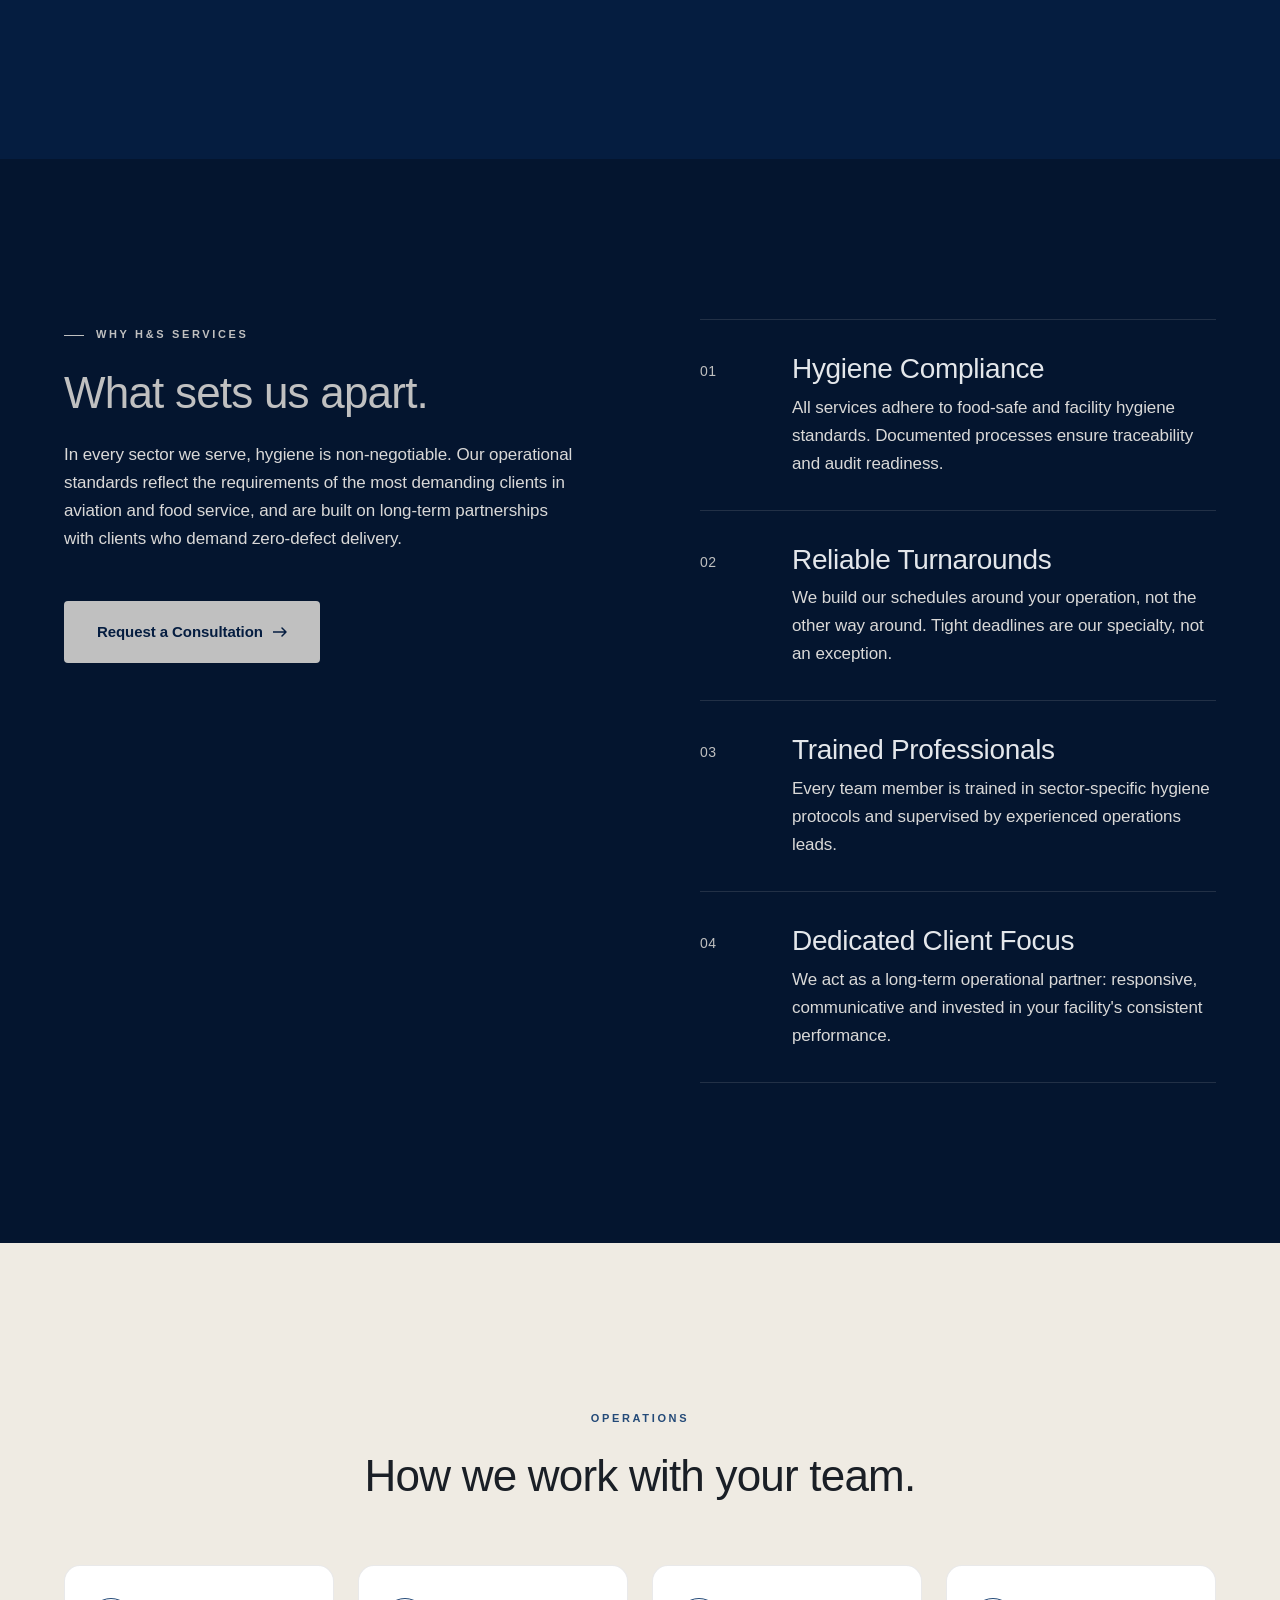
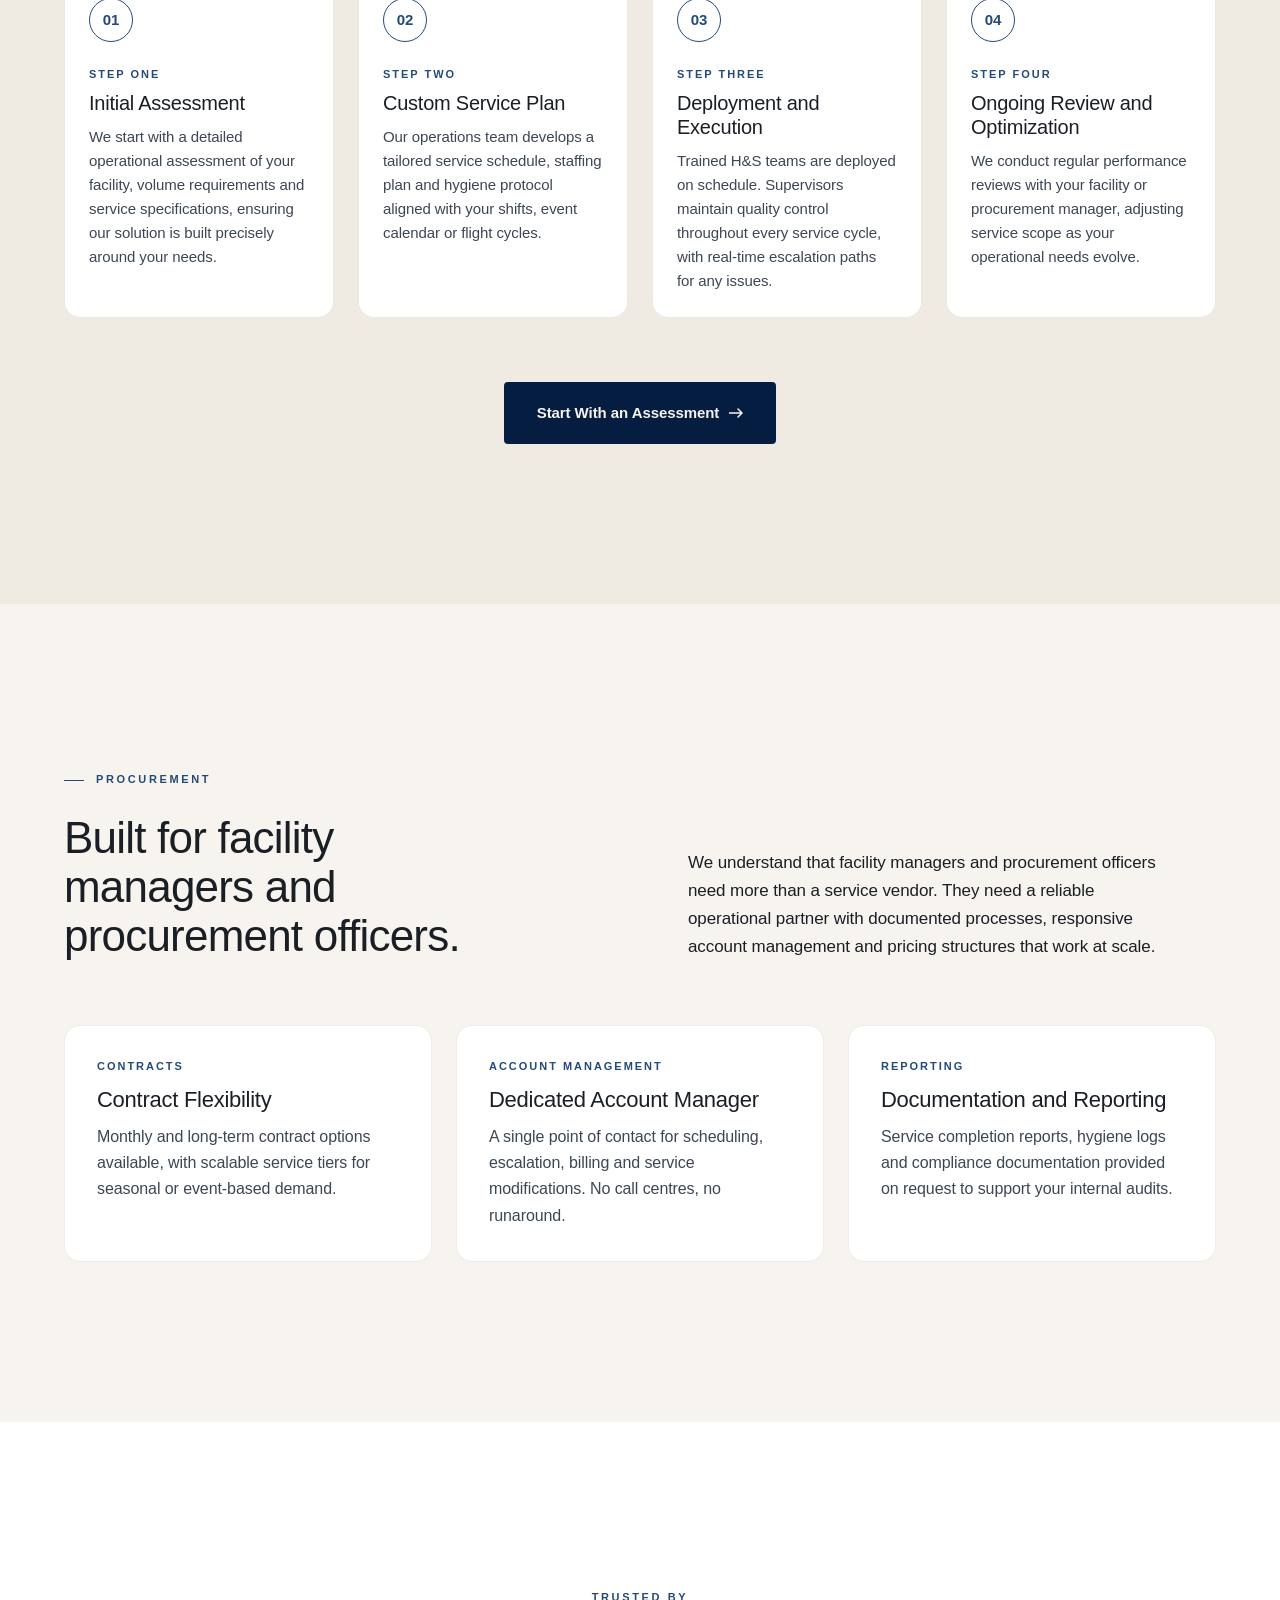
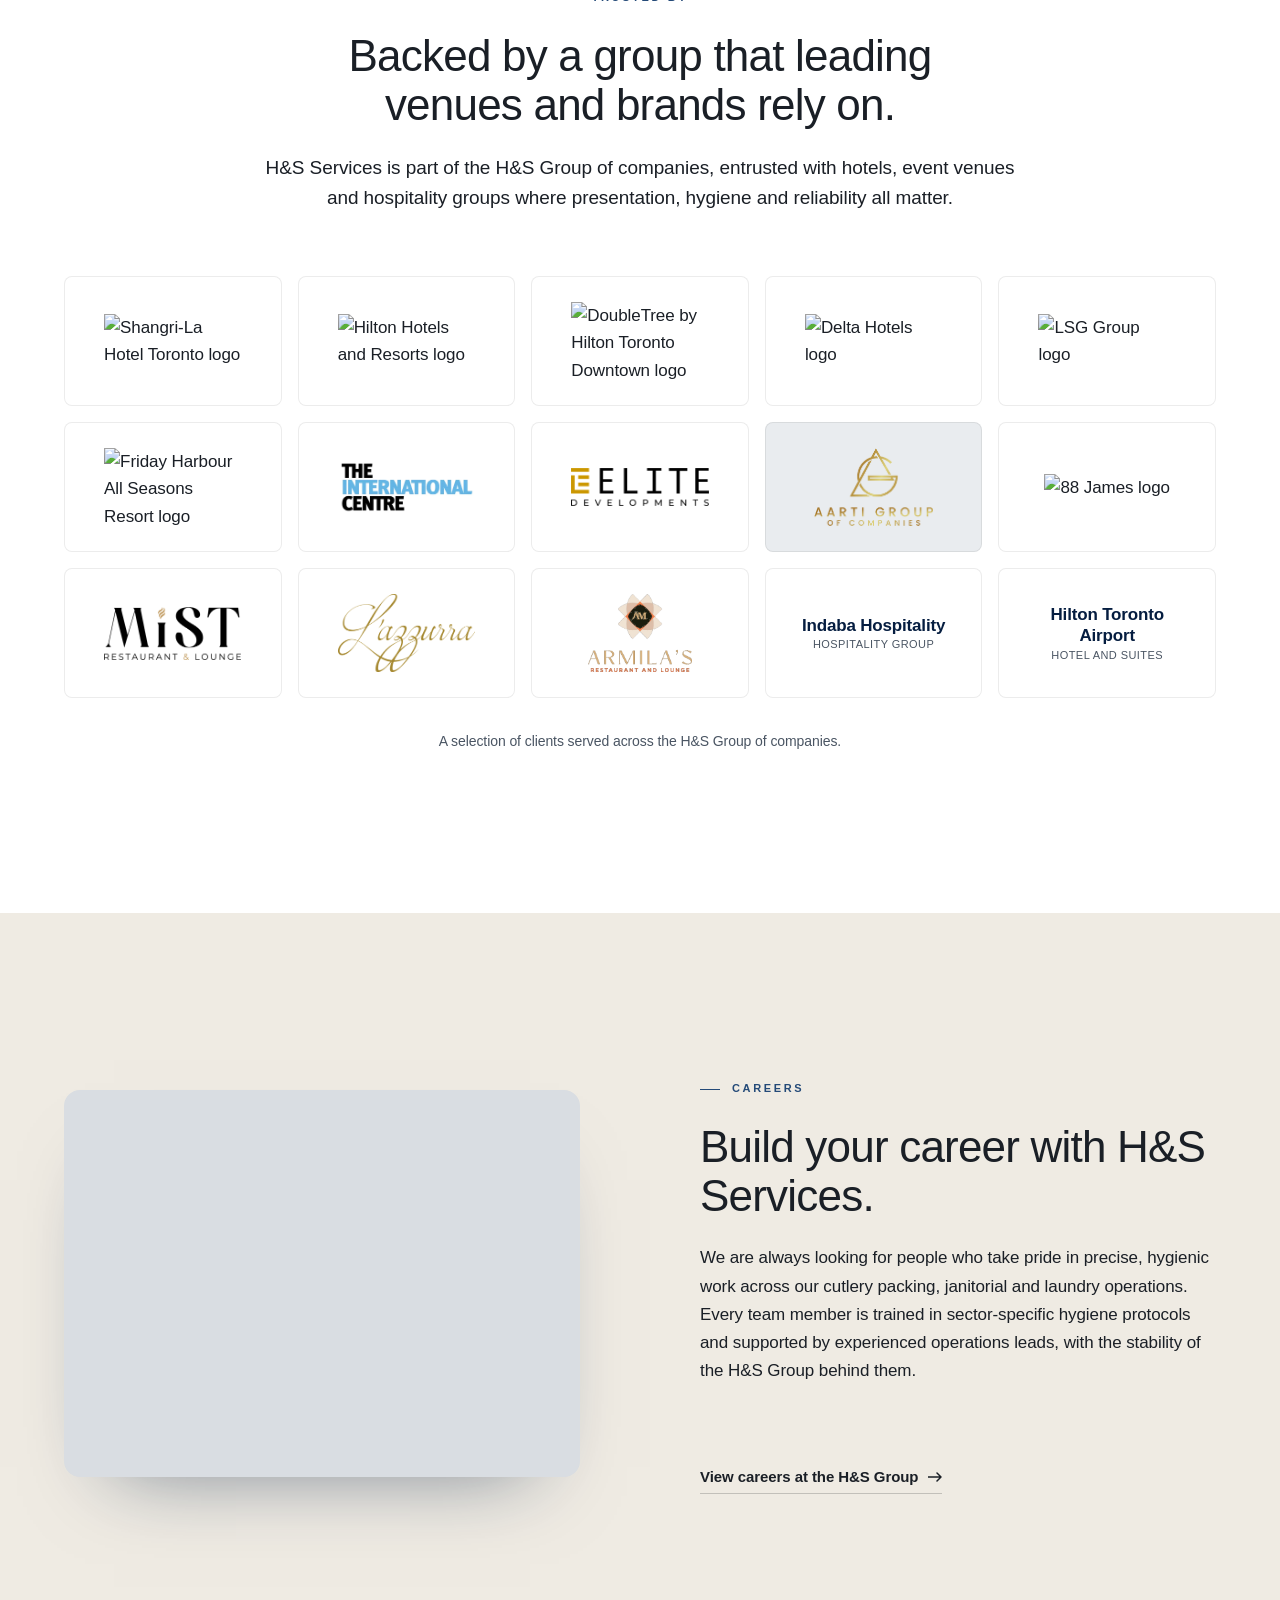
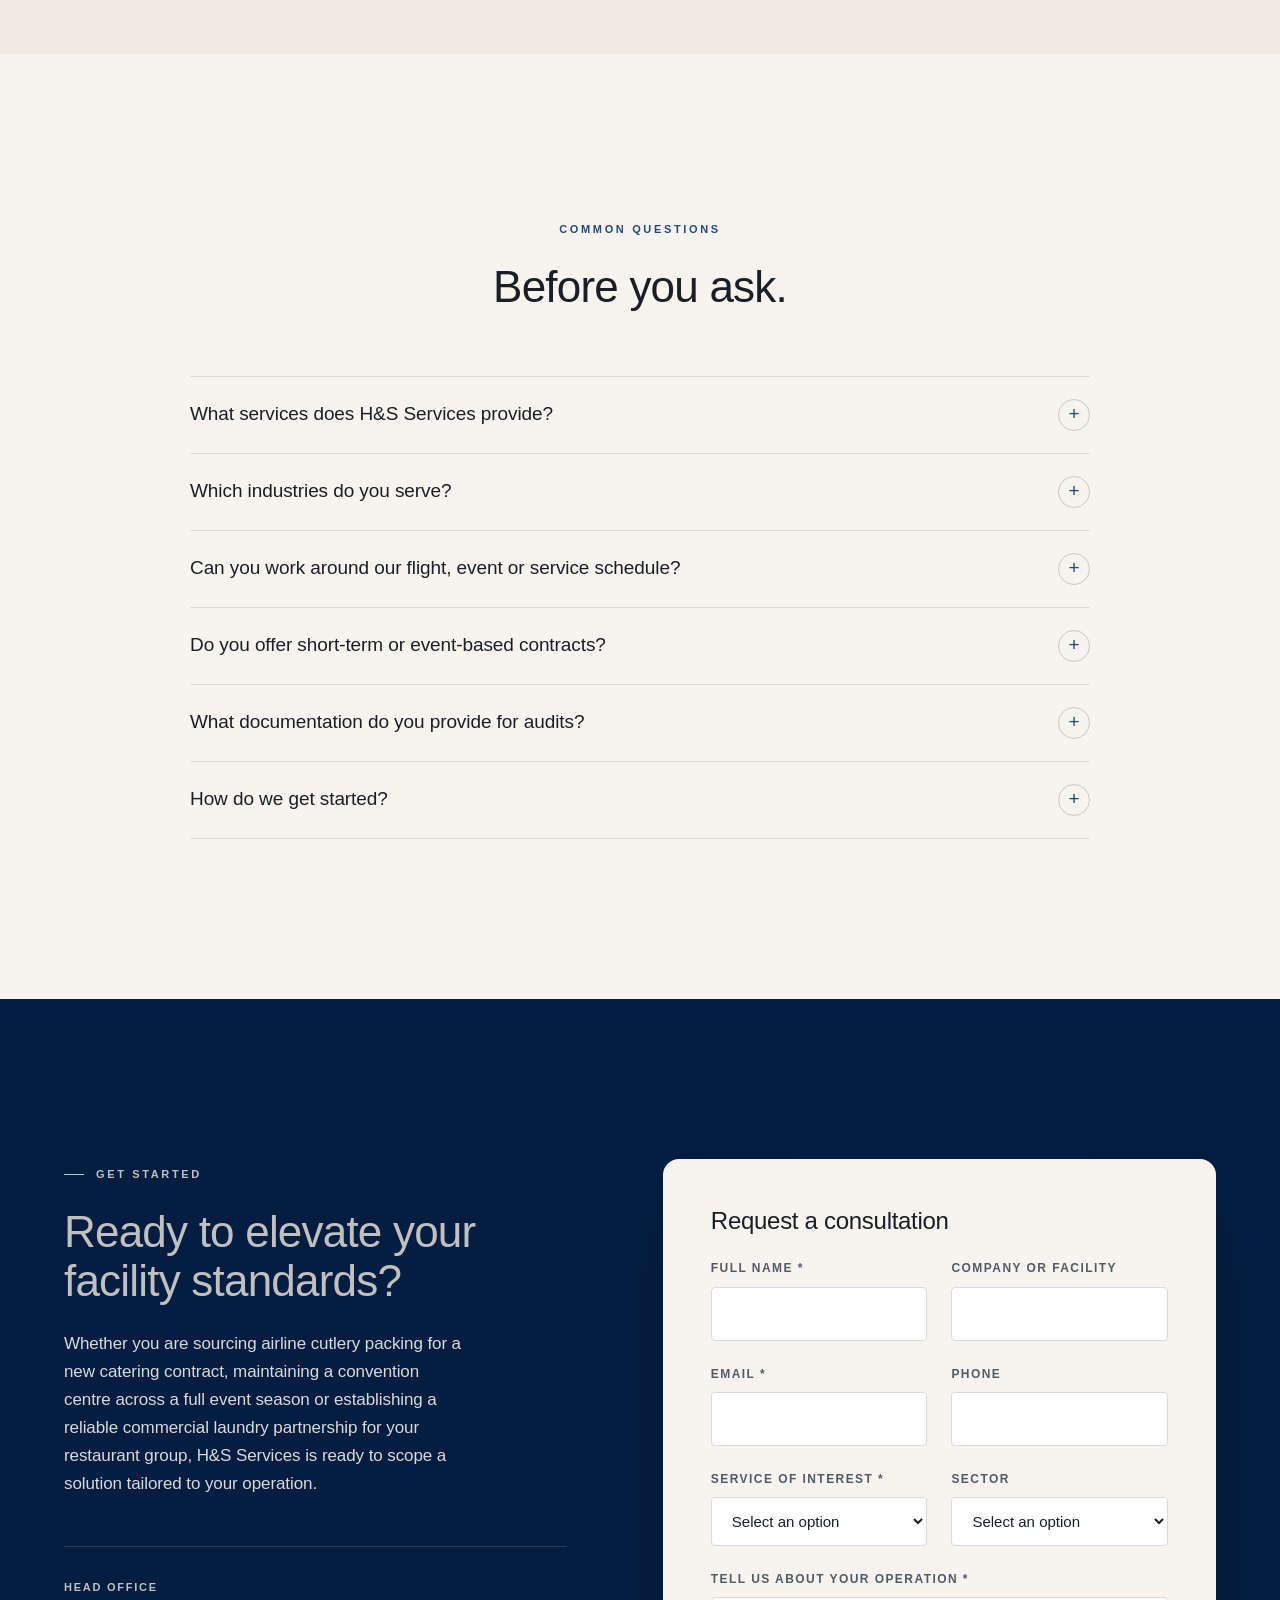
==== commit 3f335aa0: "Refresh site photography" ====
--- a/index.html
+++ b/index.html
@@ -13,7 +13,7 @@
 <meta property="og:title" content="H&amp;S Services | Airline Cutlery Packing, Janitorial and Commercial Laundry">
 <meta property="og:description" content="H&amp;S Services provides airline cutlery packing, building maintenance and janitorial services, and commercial laundry for airlines, convention centres, fine dining restaurants and food-safe industries. A proud member of the H&amp;S Group.">
 <meta property="og:site_name" content="H&amp;S Services">
-<meta property="og:image" content="https://images.unsplash.com/photo-1619200913935-7ecf731b994f?w=1200&q=80&auto=format&fit=crop">
+<meta property="og:image" content="https://images.unsplash.com/photo-1619367300924-485907ff690d?w=1200&q=80&auto=format&fit=crop">
 <meta name="twitter:card" content="summary_large_image">
 <link rel="icon" type="image/png" sizes="32x32" href="favicon-32.png">
 <link rel="icon" type="image/png" href="favicon.png">
@@ -52,7 +52,7 @@
 
 <!-- ========== HERO ========== -->
 <section class="hero" id="top">
-  <div class="hero-bg"><img src="https://images.unsplash.com/photo-1619200913935-7ecf731b994f?w=2000&q=80&auto=format&fit=crop" srcset="https://images.unsplash.com/photo-1619200913935-7ecf731b994f?w=600&q=80&auto=format&fit=crop 600w, https://images.unsplash.com/photo-1619200913935-7ecf731b994f?w=900&q=80&auto=format&fit=crop 900w, https://images.unsplash.com/photo-1619200913935-7ecf731b994f?w=1400&q=80&auto=format&fit=crop 1400w" sizes="100vw" alt="Polished stainless steel forks laid out in rows, ready for sorting and packing" loading="eager" decoding="async"></div>
+  <div class="hero-bg"><img src="https://images.unsplash.com/photo-1619367300924-485907ff690d?w=2000&q=80&auto=format&fit=crop" srcset="https://images.unsplash.com/photo-1619367300924-485907ff690d?w=600&q=80&auto=format&fit=crop 600w, https://images.unsplash.com/photo-1619367300924-485907ff690d?w=900&q=80&auto=format&fit=crop 900w, https://images.unsplash.com/photo-1619367300924-485907ff690d?w=1400&q=80&auto=format&fit=crop 1400w" sizes="100vw" alt="Polished stainless steel cutlery laid out on a clean white surface" loading="eager" decoding="async"></div>
   <div class="hero-overlay"></div>
   <div class="hero-grid-overlay"></div>
   <div class="hero-crest" aria-hidden="true"><img src="assets/logos/hs-group-lion-white.svg" alt=""></div>
@@ -77,7 +77,7 @@
   <div class="container">
     <div class="split align-start">
       <div class="reveal">
-        <div class="media-frame"><img src="https://images.unsplash.com/photo-1741176503349-9684e9b3cbf8?w=1100&q=80&auto=format&fit=crop" srcset="https://images.unsplash.com/photo-1741176503349-9684e9b3cbf8?w=600&q=80&auto=format&fit=crop 600w, https://images.unsplash.com/photo-1741176503349-9684e9b3cbf8?w=900&q=80&auto=format&fit=crop 900w, https://images.unsplash.com/photo-1741176503349-9684e9b3cbf8?w=1400&q=80&auto=format&fit=crop 1400w" sizes="(max-width:820px) 100vw, 50vw" alt="Team member in a hair net and uniform preparing freshly folded linens in a commercial laundry" loading="lazy" decoding="async"><div class="media-badge"><div class="num">3</div><div class="lbl">Core service pillars, fully integrated</div></div></div>
+        <div class="media-frame"><img src="https://images.unsplash.com/photo-1551884170-09fb70a3a2ed?w=1100&q=80&auto=format&fit=crop" srcset="https://images.unsplash.com/photo-1551884170-09fb70a3a2ed?w=600&q=80&auto=format&fit=crop 600w, https://images.unsplash.com/photo-1551884170-09fb70a3a2ed?w=900&q=80&auto=format&fit=crop 900w, https://images.unsplash.com/photo-1551884170-09fb70a3a2ed?w=1400&q=80&auto=format&fit=crop 1400w" sizes="(max-width:820px) 100vw, 50vw" alt="Team member in a hair net, mask, white coat and gloves working in a food-safe production facility" style="object-position:80% 50%" loading="lazy" decoding="async"><div class="media-badge"><div class="num">3</div><div class="lbl">Core service pillars, fully integrated</div></div></div>
       </div>
       <div class="split-text reveal reveal-delay-1">
         <div class="eyebrow">Who We Are</div>
@@ -98,7 +98,7 @@
       <div class="section-intro reveal reveal-delay-1"><p>Every service we provide is engineered to meet the highest standards of hygiene, presentation and reliability. Here is how we support your operation from the ground up.</p></div>
     </div>
     <div class="card-grid"><article class="photo-card reveal">
-        <div class="pc-media"><span class="pc-num">01</span><img src="https://images.unsplash.com/photo-1780945182617-d2141512cffd?w=900&q=80&auto=format&fit=crop" srcset="https://images.unsplash.com/photo-1780945182617-d2141512cffd?w=600&q=80&auto=format&fit=crop 600w, https://images.unsplash.com/photo-1780945182617-d2141512cffd?w=900&q=80&auto=format&fit=crop 900w, https://images.unsplash.com/photo-1780945182617-d2141512cffd?w=1400&q=80&auto=format&fit=crop 1400w" sizes="(max-width:820px) 100vw, (max-width:1100px) 50vw, 33vw" alt="Stainless steel forks sorted in neat rows beside stacked plates" loading="lazy" decoding="async"></div>
+        <div class="pc-media"><span class="pc-num">01</span><img src="https://images.unsplash.com/photo-1633504498282-65189dc99557?w=900&q=80&auto=format&fit=crop" srcset="https://images.unsplash.com/photo-1633504498282-65189dc99557?w=600&q=80&auto=format&fit=crop 600w, https://images.unsplash.com/photo-1633504498282-65189dc99557?w=900&q=80&auto=format&fit=crop 900w, https://images.unsplash.com/photo-1633504498282-65189dc99557?w=1400&q=80&auto=format&fit=crop 1400w" sizes="(max-width:820px) 100vw, (max-width:1100px) 50vw, 33vw" alt="Fork and knife resting on a folded white napkin on stacked white plates" loading="lazy" decoding="async"></div>
         <div class="pc-body">
           <h3>Airline Cutlery Packing</h3>
           <p>Precision sorting, sanitizing and packaging of cutlery sets for airline meal service, compliant with aviation catering standards.</p>
@@ -106,7 +106,7 @@
           <div class="pc-foot"><a href="#cutlery" class="link-arrow">Explore cutlery packing <svg class="arrow" width="14" height="10" viewBox="0 0 14 10" fill="none" aria-hidden="true"><path d="M9 1l4 4-4 4M0 5h13" stroke="currentColor" stroke-width="1.5" stroke-linecap="round" stroke-linejoin="round"/></svg></a></div>
         </div>
       </article><article class="photo-card reveal">
-        <div class="pc-media"><span class="pc-num">02</span><img src="https://images.unsplash.com/photo-1744681984533-ce43dce4cc70?w=900&q=80&auto=format&fit=crop" srcset="https://images.unsplash.com/photo-1744681984533-ce43dce4cc70?w=600&q=80&auto=format&fit=crop 600w, https://images.unsplash.com/photo-1744681984533-ce43dce4cc70?w=900&q=80&auto=format&fit=crop 900w, https://images.unsplash.com/photo-1744681984533-ce43dce4cc70?w=1400&q=80&auto=format&fit=crop 1400w" sizes="(max-width:820px) 100vw, (max-width:1100px) 50vw, 33vw" alt="Operator on a ride-on floor scrubber cleaning the floor of a large exhibition hall" loading="lazy" decoding="async"></div>
+        <div class="pc-media"><span class="pc-num">02</span><img src="https://images.unsplash.com/photo-1669101602124-f5b78895d91c?w=900&q=80&auto=format&fit=crop" srcset="https://images.unsplash.com/photo-1669101602124-f5b78895d91c?w=600&q=80&auto=format&fit=crop 600w, https://images.unsplash.com/photo-1669101602124-f5b78895d91c?w=900&q=80&auto=format&fit=crop 900w, https://images.unsplash.com/photo-1669101602124-f5b78895d91c?w=1400&q=80&auto=format&fit=crop 1400w" sizes="(max-width:820px) 100vw, (max-width:1100px) 50vw, 33vw" alt="Cleaner in a blue uniform mopping the floor of a clean, bright facility corridor" loading="lazy" decoding="async"></div>
         <div class="pc-body">
           <h3>Building Maintenance and Janitorial</h3>
           <p>Comprehensive maintenance and deep cleaning for convention centres, exhibition halls and large commercial facilities.</p>
@@ -114,7 +114,7 @@
           <div class="pc-foot"><a href="#facilities" class="link-arrow">Explore facility services <svg class="arrow" width="14" height="10" viewBox="0 0 14 10" fill="none" aria-hidden="true"><path d="M9 1l4 4-4 4M0 5h13" stroke="currentColor" stroke-width="1.5" stroke-linecap="round" stroke-linejoin="round"/></svg></a></div>
         </div>
       </article><article class="photo-card reveal">
-        <div class="pc-media"><span class="pc-num">03</span><img src="https://images.unsplash.com/photo-1741176504565-3fd277808585?w=900&q=80&auto=format&fit=crop" srcset="https://images.unsplash.com/photo-1741176504565-3fd277808585?w=600&q=80&auto=format&fit=crop 600w, https://images.unsplash.com/photo-1741176504565-3fd277808585?w=900&q=80&auto=format&fit=crop 900w, https://images.unsplash.com/photo-1741176504565-3fd277808585?w=1400&q=80&auto=format&fit=crop 1400w" sizes="(max-width:820px) 100vw, (max-width:1100px) 50vw, 33vw" alt="Laundry team in uniforms and hair nets folding freshly laundered towels in a commercial laundry" loading="lazy" decoding="async"></div>
+        <div class="pc-media"><span class="pc-num">03</span><img src="https://images.unsplash.com/photo-1594394490968-27be98131d4c?w=900&q=80&auto=format&fit=crop" srcset="https://images.unsplash.com/photo-1594394490968-27be98131d4c?w=600&q=80&auto=format&fit=crop 600w, https://images.unsplash.com/photo-1594394490968-27be98131d4c?w=900&q=80&auto=format&fit=crop 900w, https://images.unsplash.com/photo-1594394490968-27be98131d4c?w=1400&q=80&auto=format&fit=crop 1400w" sizes="(max-width:820px) 100vw, (max-width:1100px) 50vw, 33vw" alt="Stacks of pressed and folded white linens" loading="lazy" decoding="async"></div>
         <div class="pc-body">
           <h3>Commercial Laundry</h3>
           <p>Industrial-grade laundering of table linens, napkins, blankets, pillows and rolling face towels for airlines and fine dining.</p>
@@ -130,7 +130,7 @@
   <div class="container">
     <div class="split align-start">
       <div class="reveal">
-        <div class="media-frame"><img src="https://images.unsplash.com/photo-1790777723322-29a8ec6a414d?w=1100&q=80&auto=format&fit=crop" srcset="https://images.unsplash.com/photo-1790777723322-29a8ec6a414d?w=600&q=80&auto=format&fit=crop 600w, https://images.unsplash.com/photo-1790777723322-29a8ec6a414d?w=900&q=80&auto=format&fit=crop 900w, https://images.unsplash.com/photo-1790777723322-29a8ec6a414d?w=1400&q=80&auto=format&fit=crop 1400w" sizes="(max-width:820px) 100vw, 50vw" alt="Hand placing a knife, spoon and fork onto a napkin on a service tray" loading="lazy" decoding="async"></div>
+        <div class="media-frame"><img src="https://images.unsplash.com/photo-1641447093043-241f064568fb?w=1100&q=80&auto=format&fit=crop" srcset="https://images.unsplash.com/photo-1641447093043-241f064568fb?w=600&q=80&auto=format&fit=crop 600w, https://images.unsplash.com/photo-1641447093043-241f064568fb?w=900&q=80&auto=format&fit=crop 900w, https://images.unsplash.com/photo-1641447093043-241f064568fb?w=1400&q=80&auto=format&fit=crop 1400w" sizes="(max-width:820px) 100vw, 50vw" alt="Aircraft cabin aisle with rows of passenger seats and seatback screens" loading="lazy" decoding="async"></div>
       </div>
       <div class="split-text reveal reveal-delay-1">
         <div class="eyebrow">Airline Cutlery Packing</div>
@@ -159,7 +159,7 @@
         <div class="chip-row"><span class="chip">Convention and exhibition halls</span><span class="chip">Conference and banquet rooms</span><span class="chip">Public lobbies and corridors</span><span class="chip">Washrooms and hygiene stations</span><span class="chip">Loading docks and service areas</span><span class="chip">Outdoor event plazas</span></div>
       </div>
       <div class="reveal reveal-delay-1">
-        <div class="media-frame landscape"><img src="https://images.unsplash.com/photo-1774021792660-52381ac54949?w=1100&q=80&auto=format&fit=crop" srcset="https://images.unsplash.com/photo-1774021792660-52381ac54949?w=600&q=80&auto=format&fit=crop 600w, https://images.unsplash.com/photo-1774021792660-52381ac54949?w=900&q=80&auto=format&fit=crop 900w, https://images.unsplash.com/photo-1774021792660-52381ac54949?w=1400&q=80&auto=format&fit=crop 1400w" sizes="(max-width:820px) 100vw, 50vw" alt="Empty exhibition hall with a clean, polished floor ready for the next event" loading="lazy" decoding="async"></div>
+        <div class="media-frame landscape"><img src="https://images.unsplash.com/photo-1771911650360-31fdb3344c74?w=1100&q=80&auto=format&fit=crop" srcset="https://images.unsplash.com/photo-1771911650360-31fdb3344c74?w=600&q=80&auto=format&fit=crop 600w, https://images.unsplash.com/photo-1771911650360-31fdb3344c74?w=900&q=80&auto=format&fit=crop 900w, https://images.unsplash.com/photo-1771911650360-31fdb3344c74?w=1400&q=80&auto=format&fit=crop 1400w" sizes="(max-width:820px) 100vw, 50vw" alt="Modern convention centre concourse with polished floors and rows of ceiling lights" loading="lazy" decoding="async"></div>
       </div>
     </div>
     <div class="mt-6">
@@ -174,7 +174,7 @@
   <div class="container">
     <div class="split align-start">
       <div class="reveal">
-        <div class="media-frame"><img src="https://images.unsplash.com/photo-1610305401607-8745a10c75dd?w=1100&q=80&auto=format&fit=crop" srcset="https://images.unsplash.com/photo-1610305401607-8745a10c75dd?w=600&q=80&auto=format&fit=crop 600w, https://images.unsplash.com/photo-1610305401607-8745a10c75dd?w=900&q=80&auto=format&fit=crop 900w, https://images.unsplash.com/photo-1610305401607-8745a10c75dd?w=1400&q=80&auto=format&fit=crop 1400w" sizes="(max-width:820px) 100vw, 50vw" alt="Row of industrial front-load washing machines in a commercial laundry" loading="lazy" decoding="async"><div class="media-badge"><div class="num">5</div><div class="lbl">Documented stages from collection to delivery</div></div></div>
+        <div class="media-frame"><img src="https://images.unsplash.com/photo-1604335398549-1b80aadd00a8?w=1100&q=80&auto=format&fit=crop" srcset="https://images.unsplash.com/photo-1604335398549-1b80aadd00a8?w=600&q=80&auto=format&fit=crop 600w, https://images.unsplash.com/photo-1604335398549-1b80aadd00a8?w=900&q=80&auto=format&fit=crop 900w, https://images.unsplash.com/photo-1604335398549-1b80aadd00a8?w=1400&q=80&auto=format&fit=crop 1400w" sizes="(max-width:820px) 100vw, 50vw" alt="Row of large front-load laundry machines in a clean, brightly lit facility" loading="lazy" decoding="async"><div class="media-badge"><div class="num">5</div><div class="lbl">Documented stages from collection to delivery</div></div></div>
       </div>
       <div class="split-text reveal reveal-delay-1">
         <div class="eyebrow">Commercial Laundry</div>
@@ -270,7 +270,7 @@
   <div class="container">
     <div class="split">
       <div class="reveal">
-        <div class="media-frame landscape"><img src="https://images.unsplash.com/photo-1741176504815-75b0b79dc3c6?w=1100&q=80&auto=format&fit=crop" srcset="https://images.unsplash.com/photo-1741176504815-75b0b79dc3c6?w=600&q=80&auto=format&fit=crop 600w, https://images.unsplash.com/photo-1741176504815-75b0b79dc3c6?w=900&q=80&auto=format&fit=crop 900w, https://images.unsplash.com/photo-1741176504815-75b0b79dc3c6?w=1400&q=80&auto=format&fit=crop 1400w" sizes="(max-width:820px) 100vw, 50vw" alt="Laundry team folding and stacking clean linens at a long work table" loading="lazy" decoding="async"></div>
+        <div class="media-frame landscape"><img src="https://images.unsplash.com/photo-1666101043509-e9b60b6698d3?w=1100&q=80&auto=format&fit=crop" srcset="https://images.unsplash.com/photo-1666101043509-e9b60b6698d3?w=600&q=80&auto=format&fit=crop 600w, https://images.unsplash.com/photo-1666101043509-e9b60b6698d3?w=900&q=80&auto=format&fit=crop 900w, https://images.unsplash.com/photo-1666101043509-e9b60b6698d3?w=1400&q=80&auto=format&fit=crop 1400w" sizes="(max-width:820px) 100vw, 50vw" alt="Two colleagues smiling and talking on a facility floor, one holding a clipboard" loading="lazy" decoding="async"></div>
       </div>
       <div class="split-text reveal reveal-delay-1">
         <div class="eyebrow">Careers</div>
--- a/assets/css/main.css
+++ b/assets/css/main.css
@@ -0,0 +1,1808 @@
+/* =============================================================================
+   H&S Group  /  Design System
+   Prepared by revmedia
+   ============================================================================= */
+
+/* ---------- Reset ---------- */
+*,*::before,*::after{box-sizing:border-box;margin:0;padding:0}
+html{scroll-behavior:smooth;-webkit-text-size-adjust:100%}
+body{min-height:100vh;line-height:1.6;-webkit-font-smoothing:antialiased;text-rendering:optimizeLegibility}
+img,picture,svg,video{display:block;max-width:100%}
+button{font:inherit;color:inherit;background:none;border:0;cursor:pointer}
+a{color:inherit;text-decoration:none}
+ul{list-style:none}
+input,textarea,select{font:inherit;color:inherit}
+
+/* ---------- Tokens ---------- */
+:root{
+  /* Colour */
+  --navy:#051D40;
+  --navy-90:rgba(5,29,64,0.92);
+  --navy-80:rgba(5,29,64,0.78);
+  --navy-60:rgba(5,29,64,0.58);
+  --navy-40:rgba(5,29,64,0.38);
+  --charcoal:#04152F;
+  --warm-white:#F7F4EF;
+  --warm-white-soft:#EFEBE3;
+  --slate:#6F7A86;
+  --slate-light:#9BA3AD;
+  --silver:#D7DADF;
+  --silver-soft:#E8EAED;
+  --gold:#C0C0C0;
+  --gold-soft:#D4D6D9;
+  --gold-deep:#A9ADB3;
+  --blue:#1E4B72;
+  --ink:#1A1F26;
+
+  /* Type */
+  --font-display:'Satoshi','Plus Jakarta Sans',-apple-system,BlinkMacSystemFont,sans-serif;
+  --font-body:'Satoshi','Plus Jakarta Sans',-apple-system,BlinkMacSystemFont,sans-serif;
+
+  /* Spacing */
+  --s-1:8px; --s-2:16px; --s-3:24px; --s-4:32px;
+  --s-5:48px; --s-6:64px; --s-7:96px; --s-8:120px; --s-9:160px;
+
+  /* Layout */
+  --max:1440px;
+  --pad-x:64px;
+
+  /* Motion */
+  --ease:cubic-bezier(0.22,1,0.36,1);
+  --ease-out:cubic-bezier(0.16,1,0.3,1);
+  --t-fast:200ms;
+  --t-base:400ms;
+  --t-slow:800ms;
+
+  /* Radii */
+  --r-sm:4px;
+  --r-md:8px;
+  --r-lg:16px;
+  --r-pill:999px;
+}
+
+/* ---------- Base typography ---------- */
+body{
+  font-family:var(--font-body);
+  background:var(--warm-white);
+  color:var(--ink);
+  font-size:17px;
+  letter-spacing:-0.005em;
+}
+
+.font-display{font-family:var(--font-display);font-feature-settings:"ss01" on,"ss03" on}
+
+h1,h2,h3,h4{font-family:var(--font-display);font-weight:500;line-height:1.1;letter-spacing:-0.018em;color:var(--ink)}
+h1{font-size:clamp(2.5rem,5.5vw,4.5rem);line-height:1.05;letter-spacing:-0.022em}
+h2{font-size:clamp(1.875rem,3.6vw,2.75rem);line-height:1.12;letter-spacing:-0.018em}
+h3{font-size:clamp(1.375rem,2.2vw,1.75rem);line-height:1.2;letter-spacing:-0.012em}
+h4{font-size:1.25rem;line-height:1.3;letter-spacing:-0.008em}
+
+p{font-size:1.0625rem;line-height:1.65;color:var(--ink)}
+.lead{font-size:1.1875rem;line-height:1.55;color:var(--ink);font-weight:400}
+.small{font-size:0.9375rem;line-height:1.55}
+.eyebrow{
+  font-size:0.75rem;
+  font-weight:600;
+  letter-spacing:0.18em;
+  text-transform:uppercase;
+  color:var(--gold);
+  display:inline-block;
+  margin-bottom:var(--s-3);
+  position:relative;
+  padding-left:32px;
+}
+.eyebrow::before{
+  content:"";
+  position:absolute;
+  left:0;
+  top:50%;
+  width:20px;
+  height:1px;
+  background:var(--gold);
+}
+
+.display-headline{
+  font-size:clamp(2.75rem,6vw,5rem);
+  line-height:1.02;
+  letter-spacing:-0.028em;
+  font-weight:500;
+}
+
+/* Dark surface */
+.on-dark{color:var(--warm-white)}
+.on-dark h1,.on-dark h2,.on-dark h3,.on-dark h4{color:var(--warm-white)}
+.on-dark p{color:rgba(247,244,239,0.78)}
+.on-dark .eyebrow{color:var(--gold)}
+.on-dark .small{color:rgba(247,244,239,0.7)}
+
+/* ---------- Layout primitives ---------- */
+.container{
+  max-width:var(--max);
+  margin:0 auto;
+  padding-left:var(--pad-x);
+  padding-right:var(--pad-x);
+  width:100%;
+}
+.container-narrow{
+  max-width:1100px;
+  margin:0 auto;
+  padding-left:var(--pad-x);
+  padding-right:var(--pad-x);
+}
+
+section{padding:var(--s-8) 0;position:relative}
+section.section-tight{padding:var(--s-7) 0}
+
+.surface-navy{background:var(--navy);color:var(--warm-white)}
+.surface-charcoal{background:var(--charcoal);color:var(--warm-white)}
+.surface-warm{background:var(--warm-white)}
+.surface-soft{background:var(--warm-white-soft)}
+
+/* ---------- Navigation ---------- */
+.nav{
+  position:fixed;
+  top:0;left:0;right:0;
+  z-index:100;
+  padding:24px 0;
+  transition:all var(--t-base) var(--ease);
+  background:transparent;
+}
+.nav.is-scrolled{
+  padding:14px 0;
+  background:rgba(5,29,64,0.94);
+  backdrop-filter:blur(20px);
+  -webkit-backdrop-filter:blur(20px);
+  border-bottom:1px solid rgba(215,218,223,0.08);
+}
+.nav-inner{
+  display:flex;
+  align-items:center;
+  justify-content:space-between;
+  gap:var(--s-4);
+}
+.nav-brand{
+  display:flex;
+  align-items:center;
+  gap:12px;
+  color:var(--warm-white);
+  font-family:var(--font-display);
+  font-weight:600;
+  font-size:1.0625rem;
+  letter-spacing:-0.01em;
+}
+.nav-brand .brand-mark{
+  width:36px;height:36px;
+  display:flex;align-items:center;justify-content:center;
+  border:1px solid rgba(215,218,223,0.3);
+  border-radius:var(--r-sm);
+  font-family:var(--font-display);
+  font-weight:700;
+  font-size:0.875rem;
+  letter-spacing:-0.02em;
+  background:linear-gradient(135deg,rgba(192,192,192,0.18),rgba(192,192,192,0));
+  color:var(--gold);
+}
+.nav-brand-text{display:flex;flex-direction:column;line-height:1.1}
+.nav-brand-text small{font-size:0.6875rem;color:rgba(247,244,239,0.55);font-weight:400;letter-spacing:0.05em;text-transform:uppercase;margin-top:2px}
+
+.nav-links{
+  display:flex;
+  align-items:center;
+  gap:var(--s-4);
+}
+.nav-links a{
+  color:rgba(247,244,239,0.78);
+  font-size:0.9375rem;
+  font-weight:450;
+  letter-spacing:-0.005em;
+  transition:color var(--t-fast) var(--ease);
+  position:relative;
+}
+.nav-links a:hover{color:var(--warm-white)}
+.nav-links a.active{color:var(--gold)}
+
+.nav-cta{
+  display:inline-flex;
+  align-items:center;
+  gap:10px;
+  padding:11px 22px;
+  background:var(--gold);
+  color:var(--navy)!important;
+  border-radius:var(--r-sm);
+  font-size:0.875rem;
+  font-weight:600;
+  letter-spacing:-0.005em;
+  transition:all var(--t-fast) var(--ease);
+}
+.nav-cta:hover{background:var(--gold-soft);transform:translateY(-1px)}
+
+.nav-toggle{
+  display:none;
+  width:44px;height:44px;
+  align-items:center;justify-content:center;
+  color:var(--warm-white);
+}
+.nav-toggle span{
+  display:block;
+  width:22px;height:1.5px;
+  background:currentColor;
+  position:relative;
+  transition:all var(--t-fast) var(--ease);
+}
+.nav-toggle span::before,.nav-toggle span::after{
+  content:"";
+  position:absolute;
+  left:0;
+  width:22px;height:1.5px;
+  background:currentColor;
+  transition:all var(--t-fast) var(--ease);
+}
+.nav-toggle span::before{top:-7px}
+.nav-toggle span::after{top:7px}
+
+body.menu-open{overflow:hidden}
+body.menu-open .nav-toggle span{background:transparent}
+body.menu-open .nav-toggle span::before{top:0;transform:rotate(45deg)}
+body.menu-open .nav-toggle span::after{top:0;transform:rotate(-45deg)}
+
+.mobile-menu{
+  position:fixed;
+  top:0;left:0;right:0;bottom:0;
+  background:var(--navy);
+  z-index:90;
+  padding:120px var(--pad-x) var(--s-5);
+  opacity:0;
+  visibility:hidden;
+  transition:all var(--t-base) var(--ease);
+  overflow-y:auto;
+}
+body.menu-open .mobile-menu{opacity:1;visibility:visible}
+.mobile-menu-list{display:flex;flex-direction:column;gap:var(--s-2)}
+.mobile-menu-list a{
+  font-family:var(--font-display);
+  font-size:1.75rem;
+  font-weight:500;
+  color:var(--warm-white);
+  letter-spacing:-0.018em;
+  padding:12px 0;
+  border-bottom:1px solid rgba(215,218,223,0.1);
+  display:block;
+}
+.mobile-menu-cta{margin-top:var(--s-4);display:flex;flex-direction:column;gap:12px}
+
+/* ---------- Buttons ---------- */
+.btn{
+  display:inline-flex;
+  align-items:center;
+  justify-content:center;
+  gap:10px;
+  padding:18px 32px;
+  font-size:0.9375rem;
+  font-weight:600;
+  letter-spacing:-0.005em;
+  border-radius:var(--r-sm);
+  transition:all var(--t-fast) var(--ease);
+  cursor:pointer;
+  white-space:nowrap;
+  border:1px solid transparent;
+}
+.btn-primary{
+  background:var(--gold);
+  color:var(--navy);
+}
+.btn-primary:hover{
+  background:var(--gold-soft);
+  transform:translateY(-2px);
+  box-shadow:0 12px 28px -10px rgba(192,192,192,0.5);
+}
+.btn-secondary{
+  background:transparent;
+  color:var(--warm-white);
+  border-color:rgba(215,218,223,0.35);
+}
+.btn-secondary:hover{
+  background:rgba(247,244,239,0.06);
+  border-color:rgba(215,218,223,0.6);
+  transform:translateY(-2px);
+}
+.btn-secondary.on-light{color:var(--ink);border-color:rgba(17,20,24,0.2)}
+.btn-secondary.on-light:hover{background:rgba(17,20,24,0.04);border-color:rgba(17,20,24,0.4)}
+.btn-dark{background:var(--navy);color:var(--warm-white)}
+.btn-dark:hover{background:var(--charcoal);transform:translateY(-2px);box-shadow:0 12px 28px -10px rgba(5,29,64,0.4)}
+
+.btn .arrow{transition:transform var(--t-fast) var(--ease)}
+.btn:hover .arrow{transform:translateX(4px)}
+
+.link-arrow{
+  display:inline-flex;
+  align-items:center;
+  gap:10px;
+  font-size:0.9375rem;
+  font-weight:600;
+  letter-spacing:-0.005em;
+  color:var(--ink);
+  border-bottom:1px solid rgba(17,20,24,0.2);
+  padding-bottom:4px;
+  transition:all var(--t-fast) var(--ease);
+}
+.link-arrow:hover{color:var(--gold);border-color:var(--gold)}
+.on-dark .link-arrow{color:var(--warm-white);border-color:rgba(247,244,239,0.3)}
+.on-dark .link-arrow:hover{color:var(--gold);border-color:var(--gold)}
+.link-arrow .arrow{transition:transform var(--t-fast) var(--ease)}
+.link-arrow:hover .arrow{transform:translateX(4px)}
+
+/* ---------- Hero ---------- */
+.hero{
+  position:relative;
+  min-height:92vh;
+  display:flex;
+  align-items:flex-end;
+  padding-top:120px;
+  padding-bottom:var(--s-6);
+  overflow:hidden;
+  background:var(--navy);
+  color:var(--warm-white);
+  isolation:isolate;
+}
+.hero-bg{
+  position:absolute;
+  inset:0;
+  z-index:-2;
+}
+.hero-bg img{
+  width:100%;height:100%;
+  object-fit:cover;
+  opacity:0.45;
+  filter:saturate(0.85) contrast(1.05);
+}
+.hero-overlay{
+  position:absolute;
+  inset:0;
+  z-index:-1;
+  background:
+    linear-gradient(110deg,rgba(5,29,64,0.96) 0%,rgba(5,29,64,0.75) 45%,rgba(5,29,64,0.4) 100%),
+    linear-gradient(180deg,rgba(5,29,64,0.5) 0%,rgba(5,29,64,0.9) 100%);
+}
+.hero-grid-overlay{
+  position:absolute;
+  inset:0;
+  z-index:-1;
+  background-image:
+    linear-gradient(rgba(215,218,223,0.04) 1px,transparent 1px),
+    linear-gradient(90deg,rgba(215,218,223,0.04) 1px,transparent 1px);
+  background-size:120px 120px;
+  opacity:0.5;
+  pointer-events:none;
+}
+
+.hero-content{position:relative;width:100%}
+.hero-eyebrow{
+  font-size:0.75rem;
+  font-weight:600;
+  letter-spacing:0.22em;
+  text-transform:uppercase;
+  color:var(--gold);
+  margin-bottom:var(--s-4);
+  display:flex;
+  align-items:center;
+  gap:14px;
+}
+.hero-eyebrow::before{
+  content:"";
+  width:48px;height:1px;
+  background:var(--gold);
+}
+.hero h1{
+  color:var(--warm-white);
+  max-width:18ch;
+  margin-bottom:var(--s-4);
+}
+.hero-sub{
+  font-size:1.1875rem;
+  line-height:1.55;
+  color:#C6C9CE;
+  max-width:62ch;
+  margin-bottom:var(--s-5);
+  font-weight:350;
+}
+.hero-cta{display:flex;flex-wrap:wrap;gap:14px;margin-bottom:var(--s-7)}
+
+/* Hero stat strip */
+.stat-strip{
+  display:grid;
+  grid-template-columns:repeat(5,1fr);
+  gap:0;
+  border-top:1px solid rgba(215,218,223,0.18);
+  padding-top:var(--s-4);
+}
+.stat{padding:0 var(--s-3) 0 0;border-right:1px solid rgba(215,218,223,0.1)}
+.stat:last-child{border-right:0;padding-right:0}
+.stat-num{
+  font-family:var(--font-display);
+  font-size:clamp(1.75rem,3vw,2.5rem);
+  font-weight:500;
+  color:var(--warm-white);
+  letter-spacing:-0.022em;
+  line-height:1;
+  margin-bottom:8px;
+}
+.stat-num .plus{color:var(--gold);font-weight:400;margin-left:2px}
+.stat-label{
+  font-size:0.8125rem;
+  color:rgba(247,244,239,0.6);
+  letter-spacing:0.02em;
+  line-height:1.4;
+  text-transform:uppercase;
+  font-weight:500;
+}
+
+/* Hero logo constellation */
+.constellation{
+  position:absolute;
+  top:0;right:0;bottom:0;
+  width:45%;
+  z-index:-1;
+  pointer-events:none;
+  opacity:0.35;
+}
+.constellation-mark{
+  position:absolute;
+  display:flex;
+  align-items:center;
+  justify-content:center;
+  border:1px solid rgba(215,218,223,0.25);
+  border-radius:var(--r-md);
+  background:rgba(5,29,64,0.4);
+  backdrop-filter:blur(8px);
+  color:rgba(247,244,239,0.85);
+  font-family:var(--font-display);
+  font-weight:500;
+  letter-spacing:-0.01em;
+  padding:14px 22px;
+  white-space:nowrap;
+  animation:float 18s ease-in-out infinite;
+}
+.constellation-mark:nth-child(1){top:14%;left:8%;font-size:0.9rem;animation-delay:0s}
+.constellation-mark:nth-child(2){top:6%;left:55%;font-size:0.85rem;animation-delay:-3s}
+.constellation-mark:nth-child(3){top:34%;left:30%;font-size:0.95rem;animation-delay:-6s}
+.constellation-mark:nth-child(4){top:54%;left:60%;font-size:0.85rem;animation-delay:-9s}
+.constellation-mark:nth-child(5){top:70%;left:18%;font-size:0.9rem;animation-delay:-12s}
+.constellation-mark:nth-child(6){top:86%;left:48%;font-size:0.85rem;animation-delay:-15s}
+
+@keyframes float{
+  0%,100%{transform:translateY(0) translateX(0)}
+  25%{transform:translateY(-12px) translateX(6px)}
+  50%{transform:translateY(-4px) translateX(-8px)}
+  75%{transform:translateY(-16px) translateX(4px)}
+}
+
+/* Inner hero (lighter, for sub pages) */
+.page-hero{
+  position:relative;
+  padding:200px 0 var(--s-7);
+  background:var(--navy);
+  color:var(--warm-white);
+  overflow:hidden;
+  isolation:isolate;
+}
+.page-hero .hero-bg{opacity:1}
+.page-hero .hero-bg img{opacity:0.32}
+.page-hero h1{
+  font-size:clamp(2.25rem,4.5vw,3.75rem);
+  max-width:22ch;
+  margin-bottom:var(--s-3);
+}
+.page-hero .hero-sub{margin-bottom:0}
+.page-hero-breadcrumb{
+  display:flex;gap:10px;align-items:center;
+  font-size:0.8125rem;
+  color:rgba(247,244,239,0.55);
+  margin-bottom:var(--s-3);
+  letter-spacing:0.02em;
+}
+.page-hero-breadcrumb a{color:rgba(247,244,239,0.7);transition:color var(--t-fast) var(--ease)}
+.page-hero-breadcrumb a:hover{color:var(--gold)}
+.page-hero-breadcrumb .sep{color:rgba(247,244,239,0.3)}
+
+/* ---------- Credibility / two-column intro ---------- */
+.split{
+  display:grid;
+  grid-template-columns:1fr 1fr;
+  gap:var(--s-8);
+  align-items:center;
+}
+.split-text h2{margin-bottom:var(--s-3)}
+.split-text p+p{margin-top:var(--s-3)}
+.split-text .link-arrow{margin-top:var(--s-4)}
+
+.layered-cards{
+  position:relative;
+  display:grid;
+  grid-template-columns:repeat(2,1fr);
+  gap:var(--s-2);
+  perspective:1400px;
+}
+.layered-card{
+  background:var(--warm-white);
+  border:1px solid var(--silver);
+  border-radius:var(--r-lg);
+  padding:var(--s-3) var(--s-3);
+  position:relative;
+  box-shadow:0 1px 0 rgba(17,20,24,0.03),0 8px 24px -16px rgba(17,20,24,0.08);
+  transition:all var(--t-base) var(--ease);
+  min-height:180px;
+  display:flex;
+  flex-direction:column;
+  justify-content:space-between;
+}
+.layered-card:hover{
+  transform:translateY(-4px) rotateX(2deg);
+  box-shadow:0 1px 0 rgba(17,20,24,0.04),0 24px 40px -20px rgba(17,20,24,0.18);
+}
+.layered-card:nth-child(odd){transform:translateY(var(--s-3))}
+.layered-card:nth-child(odd):hover{transform:translateY(calc(var(--s-3) - 4px)) rotateX(2deg)}
+.layered-card .mark{
+  font-family:var(--font-display);
+  font-size:1.0625rem;
+  font-weight:600;
+  letter-spacing:-0.012em;
+  color:var(--ink);
+}
+.layered-card .desc{
+  font-size:0.875rem;
+  color:var(--slate);
+  line-height:1.5;
+}
+.layered-card .gold-rule{
+  width:32px;height:2px;
+  background:var(--gold);
+  margin-bottom:var(--s-2);
+  transition:width var(--t-base) var(--ease);
+}
+.layered-card:hover .gold-rule{width:56px}
+
+/* ---------- Company cards ---------- */
+.section-head{
+  display:grid;
+  grid-template-columns:1fr 1fr;
+  gap:var(--s-7);
+  margin-bottom:var(--s-6);
+  align-items:end;
+}
+.section-head .section-intro{max-width:52ch}
+.section-head h2{max-width:18ch}
+
+.company-grid{
+  display:grid;
+  grid-template-columns:repeat(3,1fr);
+  gap:var(--s-3);
+}
+.company-card{
+  background:var(--warm-white);
+  border-radius:var(--r-lg);
+  padding:var(--s-4) var(--s-4) var(--s-4);
+  border:1px solid var(--silver);
+  transition:all var(--t-base) var(--ease);
+  display:flex;
+  flex-direction:column;
+  min-height:380px;
+  position:relative;
+  overflow:hidden;
+  text-decoration:none;
+  color:inherit;
+}
+.surface-charcoal .company-card,.surface-navy .company-card{
+  background:rgba(247,244,239,0.03);
+  border-color:rgba(215,218,223,0.12);
+}
+.company-card::before{
+  content:"";
+  position:absolute;
+  top:0;left:0;right:0;
+  height:1px;
+  background:linear-gradient(90deg,transparent,var(--gold) 50%,transparent);
+  opacity:0;
+  transition:opacity var(--t-base) var(--ease);
+}
+.company-card:hover{
+  transform:translateY(-6px);
+  box-shadow:0 32px 64px -32px rgba(5,29,64,0.4);
+}
+.surface-warm .company-card:hover,
+.surface-soft .company-card:hover{
+  background:var(--warm-white);
+  border-color:rgba(192,192,192,0.4);
+}
+.company-card:hover::before{opacity:1}
+.company-logo{
+  height:48px;
+  display:flex;
+  align-items:center;
+  margin-bottom:var(--s-4);
+}
+.company-logo svg,.company-logo img{
+  height:100%;
+  width:auto;
+  max-width:200px;
+}
+.company-card h3{
+  font-size:1.0625rem;
+  line-height:1.4;
+  letter-spacing:-0.005em;
+  font-weight:450;
+  margin-bottom:var(--s-3);
+  color:var(--ink);
+  flex:1;
+}
+.surface-charcoal .company-card h3,.surface-navy .company-card h3{color:rgba(247,244,239,0.88)}
+
+.company-meta{
+  font-size:0.8125rem;
+  color:var(--slate);
+  margin-bottom:var(--s-3);
+  line-height:1.55;
+}
+.company-meta strong{
+  color:var(--ink);
+  font-weight:600;
+  display:block;
+  font-size:0.6875rem;
+  letter-spacing:0.14em;
+  text-transform:uppercase;
+  margin-bottom:6px;
+}
+.surface-charcoal .company-meta strong,.surface-navy .company-meta strong{color:rgba(247,244,239,0.85)}
+.surface-charcoal .company-meta,.surface-navy .company-meta{color:rgba(247,244,239,0.6)}
+
+.company-card .link-arrow{
+  margin-top:auto;
+  font-size:0.875rem;
+}
+
+/* ---------- Services list ---------- */
+.service-list{display:flex;flex-direction:column}
+.service-row{
+  padding:var(--s-5) 0;
+  border-top:1px solid rgba(17,20,24,0.1);
+  display:grid;
+  grid-template-columns:80px 1fr auto;
+  gap:var(--s-4);
+  align-items:start;
+  transition:padding var(--t-base) var(--ease);
+}
+.service-row:last-child{border-bottom:1px solid rgba(17,20,24,0.1)}
+.service-row:hover{padding-left:12px}
+.service-num{
+  font-family:var(--font-display);
+  font-size:0.875rem;
+  font-weight:500;
+  color:var(--gold);
+  letter-spacing:0.06em;
+  padding-top:6px;
+}
+.service-body h3{margin-bottom:12px}
+.service-body p{max-width:62ch;color:var(--slate)}
+.service-row .link-arrow{font-size:0.875rem;white-space:nowrap;padding-top:10px}
+
+.surface-charcoal .service-row,.surface-navy .service-row{border-color:rgba(192,192,192,0.16)}
+.surface-charcoal .service-body p,.surface-navy .service-body p{color:#C0C0C0}
+.surface-charcoal .service-body h3,.surface-navy .service-body h3{color:#C0C0C0}
+.surface-charcoal .section-intro p,.surface-navy .section-intro p{color:#C0C0C0}
+
+/* ---------- Industries grid ---------- */
+.industry-grid{
+  display:grid;
+  grid-template-columns:repeat(5,1fr);
+  gap:var(--s-2);
+}
+.industry-tile{
+  position:relative;
+  aspect-ratio:4/5;
+  overflow:hidden;
+  border-radius:var(--r-md);
+  isolation:isolate;
+}
+.industry-tile img{
+  width:100%;height:100%;
+  object-fit:cover;
+  transition:transform 1200ms var(--ease);
+}
+.industry-tile::before{
+  content:"";
+  position:absolute;
+  inset:0;
+  background:linear-gradient(180deg,rgba(5,29,64,0.2) 0%,rgba(5,29,64,0.85) 100%);
+  z-index:1;
+  transition:background var(--t-base) var(--ease);
+}
+.industry-tile:hover img{transform:scale(1.06)}
+.industry-tile:hover::before{background:linear-gradient(180deg,rgba(5,29,64,0.3) 0%,rgba(5,29,64,0.95) 100%)}
+.industry-label{
+  position:absolute;
+  bottom:var(--s-3);
+  left:var(--s-3);
+  right:var(--s-3);
+  z-index:2;
+  color:var(--warm-white);
+}
+.industry-label .ind-name{
+  font-family:var(--font-display);
+  font-size:1.25rem;
+  font-weight:500;
+  letter-spacing:-0.012em;
+  display:block;
+  margin-bottom:6px;
+}
+.industry-label .ind-desc{
+  font-size:0.8125rem;
+  line-height:1.5;
+  color:rgba(247,244,239,0.7);
+  opacity:0;
+  max-height:0;
+  overflow:hidden;
+  transition:all var(--t-base) var(--ease);
+}
+.industry-tile:hover .ind-desc{opacity:1;max-height:80px}
+
+/* ---------- Footprint / map ---------- */
+.footprint{
+  display:grid;
+  grid-template-columns:1fr 1.2fr;
+  gap:var(--s-7);
+  align-items:center;
+}
+.map-visual{
+  position:relative;
+  aspect-ratio:5/4;
+  border-radius:var(--r-lg);
+  background:radial-gradient(ellipse at center,rgba(192,192,192,0.05) 0%,transparent 70%);
+  border:1px solid rgba(215,218,223,0.08);
+  padding:var(--s-4);
+}
+.map-visual svg{width:100%;height:100%}
+.map-pin{
+  fill:var(--gold);
+  filter:drop-shadow(0 0 8px rgba(192,192,192,0.6));
+  animation:pulse 2.4s ease-in-out infinite;
+}
+.map-pin:nth-child(2){animation-delay:0.3s}
+.map-pin:nth-child(3){animation-delay:0.6s}
+.map-pin:nth-child(4){animation-delay:0.9s}
+.map-pin:nth-child(5){animation-delay:1.2s}
+.map-pin:nth-child(6){animation-delay:1.5s}
+
+@keyframes pulse{
+  0%,100%{opacity:1;transform:scale(1)}
+  50%{opacity:0.6;transform:scale(1.18)}
+}
+
+.office-list{
+  display:grid;
+  grid-template-columns:repeat(2,1fr);
+  gap:var(--s-3);
+  margin-top:var(--s-5);
+}
+.office{
+  padding:var(--s-3) 0;
+  border-top:1px solid rgba(247,244,239,0.12);
+}
+.office-city{
+  font-family:var(--font-display);
+  font-size:0.9375rem;
+  font-weight:600;
+  color:var(--gold);
+  letter-spacing:0.04em;
+  text-transform:uppercase;
+  margin-bottom:8px;
+}
+.office-addr{
+  font-size:0.875rem;
+  color:rgba(247,244,239,0.7);
+  line-height:1.55;
+}
+
+/* ---------- Leadership cards ---------- */
+.leadership-grid{
+  display:grid;
+  grid-template-columns:repeat(4,1fr);
+  gap:var(--s-3) var(--s-3);
+}
+.leader-card{
+  display:flex;
+  flex-direction:column;
+}
+.leader-photo{
+  aspect-ratio:5/6;
+  background:var(--warm-white-soft);
+  border-radius:var(--r-md);
+  overflow:hidden;
+  margin-bottom:var(--s-3);
+  position:relative;
+}
+.leader-photo img{width:100%;height:100%;object-fit:cover;filter:saturate(0.85) contrast(1.02)}
+.leader-photo-placeholder{
+  width:100%;height:100%;
+  background:
+    radial-gradient(circle at 30% 30%,rgba(192,192,192,0.15) 0%,transparent 50%),
+    linear-gradient(180deg,#1a2433 0%,#0f1824 100%);
+  display:flex;
+  align-items:center;
+  justify-content:center;
+  font-family:var(--font-display);
+  font-size:3.5rem;
+  font-weight:500;
+  color:rgba(192,192,192,0.4);
+  letter-spacing:-0.02em;
+}
+.leader-name{
+  font-family:var(--font-display);
+  font-size:1.0625rem;
+  font-weight:600;
+  letter-spacing:-0.01em;
+  color:var(--ink);
+  margin-bottom:6px;
+}
+.leader-role{
+  font-size:0.8125rem;
+  color:var(--slate);
+  margin-bottom:6px;
+  padding-bottom:10px;
+  border-bottom:1.5px solid var(--gold);
+  width:fit-content;
+  letter-spacing:0.01em;
+}
+.leader-company{
+  font-size:0.8125rem;
+  color:var(--slate);
+  margin-top:10px;
+}
+.leader-email{
+  font-size:0.8125rem;
+  color:var(--blue);
+  margin-top:6px;
+  word-break:break-all;
+}
+.leader-email:hover{color:var(--gold)}
+
+/* ---------- Logo wall (clients) ---------- */
+.logo-wall{
+  display:grid;
+  grid-template-columns:repeat(5,1fr);
+  gap:0;
+  border-left:1px solid rgba(17,20,24,0.08);
+  border-top:1px solid rgba(17,20,24,0.08);
+}
+.client-logo{
+  aspect-ratio:5/3;
+  display:flex;
+  align-items:center;
+  justify-content:center;
+  border-right:1px solid rgba(17,20,24,0.08);
+  border-bottom:1px solid rgba(17,20,24,0.08);
+  padding:var(--s-3);
+  transition:background var(--t-base) var(--ease);
+}
+.client-logo:hover{background:rgba(192,192,192,0.04)}
+.client-logo-mark{
+  font-family:var(--font-display);
+  font-size:1rem;
+  font-weight:600;
+  letter-spacing:-0.01em;
+  color:var(--slate);
+  text-align:center;
+  transition:color var(--t-base) var(--ease);
+  filter:saturate(0);
+  opacity:0.55;
+}
+.client-logo:hover .client-logo-mark{color:var(--navy);opacity:1;filter:saturate(1)}
+.client-logo-mark small{display:block;font-size:0.6875rem;font-weight:500;color:var(--slate-light);margin-top:2px;letter-spacing:0.04em;text-transform:uppercase}
+
+/* ---------- Pillars (Why H&S) ---------- */
+.pillars{
+  display:flex;
+  flex-direction:column;
+}
+.pillar{
+  padding:var(--s-4) 0;
+  border-top:1px solid rgba(247,244,239,0.12);
+  display:grid;
+  grid-template-columns:60px 1fr;
+  gap:var(--s-4);
+  align-items:start;
+}
+.pillar:last-child{border-bottom:1px solid rgba(247,244,239,0.12)}
+.pillar-num{
+  font-family:var(--font-display);
+  font-size:0.875rem;
+  color:var(--gold);
+  font-weight:500;
+  padding-top:8px;
+  letter-spacing:0.04em;
+}
+.pillar h3{color:var(--warm-white);margin-bottom:8px}
+.pillar p{color:rgba(247,244,239,0.68);max-width:54ch}
+
+/* ---------- Form ---------- */
+.contact-block{
+  display:grid;
+  grid-template-columns:1fr 1.1fr;
+  gap:var(--s-7);
+  align-items:start;
+}
+.contact-info h2{margin-bottom:var(--s-3)}
+.contact-info p{color:rgba(247,244,239,0.75);max-width:42ch;margin-bottom:var(--s-5)}
+.contact-direct{
+  display:flex;
+  flex-direction:column;
+  gap:var(--s-3);
+  padding:var(--s-4) 0;
+  border-top:1px solid rgba(247,244,239,0.15);
+}
+.contact-direct .label{
+  font-size:0.6875rem;
+  font-weight:600;
+  letter-spacing:0.16em;
+  text-transform:uppercase;
+  color:var(--gold);
+  margin-bottom:4px;
+}
+.contact-direct .value{
+  font-family:var(--font-display);
+  font-size:1.125rem;
+  color:var(--warm-white);
+  font-weight:500;
+  letter-spacing:-0.005em;
+}
+.contact-direct .value a{transition:color var(--t-fast) var(--ease)}
+.contact-direct .value a:hover{color:var(--gold)}
+
+.form-card{
+  background:var(--warm-white);
+  border-radius:var(--r-lg);
+  padding:var(--s-5);
+  color:var(--ink);
+  box-shadow:0 32px 64px -32px rgba(0,0,0,0.5);
+}
+.form-card h3{margin-bottom:var(--s-3);font-size:1.5rem}
+.form-row{display:grid;grid-template-columns:1fr 1fr;gap:var(--s-3)}
+.form-field{margin-bottom:var(--s-3)}
+.form-field.full{grid-column:1/-1}
+.form-field label{
+  display:block;
+  font-size:0.75rem;
+  font-weight:600;
+  letter-spacing:0.12em;
+  text-transform:uppercase;
+  color:var(--slate);
+  margin-bottom:8px;
+}
+.form-field input,.form-field select,.form-field textarea{
+  width:100%;
+  padding:14px 16px;
+  border:1px solid var(--silver);
+  border-radius:var(--r-sm);
+  background:#fff;
+  font-size:0.9375rem;
+  color:var(--ink);
+  transition:all var(--t-fast) var(--ease);
+}
+.form-field input:focus,.form-field select:focus,.form-field textarea:focus{
+  outline:none;
+  border-color:var(--gold);
+  box-shadow:0 0 0 3px rgba(192,192,192,0.15);
+}
+.form-field textarea{resize:vertical;min-height:120px;font-family:inherit}
+.form-consent{
+  display:flex;align-items:flex-start;gap:10px;
+  font-size:0.8125rem;line-height:1.5;color:var(--slate);
+  margin:var(--s-3) 0;
+}
+.form-consent input{margin-top:3px;flex-shrink:0}
+.form-card .btn{width:100%}
+
+/* ---------- Operational footprint office cards (inline) ---------- */
+.office-card-grid{
+  display:grid;
+  grid-template-columns:repeat(3,1fr);
+  gap:var(--s-3);
+  margin-top:var(--s-5);
+}
+.office-card{
+  padding:var(--s-3);
+  border:1px solid rgba(247,244,239,0.12);
+  border-radius:var(--r-md);
+  transition:all var(--t-base) var(--ease);
+}
+.office-card:hover{border-color:var(--gold);background:rgba(192,192,192,0.04)}
+.office-card .office-city{margin-bottom:10px}
+.office-card .office-addr{font-size:0.8125rem;color:rgba(247,244,239,0.7);line-height:1.55}
+
+/* ---------- Footer ---------- */
+.footer{
+  background:var(--charcoal);
+  color:var(--warm-white);
+  padding:var(--s-8) 0 var(--s-4);
+  border-top:1px solid rgba(247,244,239,0.06);
+}
+.footer-top{
+  display:grid;
+  grid-template-columns:1.5fr 1fr 1fr 1.2fr 1.2fr;
+  gap:var(--s-5);
+  margin-bottom:var(--s-7);
+}
+.footer-brand h4{
+  font-size:1.375rem;
+  color:var(--warm-white);
+  margin-bottom:var(--s-2);
+  letter-spacing:-0.018em;
+}
+.footer-brand p{color:rgba(247,244,239,0.6);font-size:0.875rem;line-height:1.6;max-width:32ch}
+.footer-col-title{
+  font-size:0.6875rem;
+  font-weight:600;
+  letter-spacing:0.16em;
+  text-transform:uppercase;
+  color:var(--gold);
+  margin-bottom:var(--s-3);
+}
+.footer-list{display:flex;flex-direction:column;gap:10px}
+.footer-list a{
+  font-size:0.875rem;
+  color:#C0C0C0;
+  transition:color var(--t-fast) var(--ease);
+}
+.footer-list a:hover{color:var(--gold)}
+.footer-contact{font-size:0.875rem;color:#C0C0C0;line-height:1.7}
+.footer-contact a{color:rgba(247,244,239,0.85)}
+.footer-contact a:hover{color:var(--gold)}
+.footer-bottom{
+  display:flex;
+  justify-content:space-between;
+  align-items:center;
+  padding-top:var(--s-3);
+  border-top:1px solid rgba(247,244,239,0.08);
+  font-size:0.8125rem;
+  color:rgba(247,244,239,0.5);
+}
+.footer-bottom-links{display:flex;gap:var(--s-3)}
+.footer-bottom-links a:hover{color:var(--gold)}
+
+/* ---------- Utility ---------- */
+.text-center{text-align:center}
+.mt-3{margin-top:var(--s-3)}
+.mt-4{margin-top:var(--s-4)}
+.mt-5{margin-top:var(--s-5)}
+.mt-6{margin-top:var(--s-6)}
+.mb-3{margin-bottom:var(--s-3)}
+.mb-4{margin-bottom:var(--s-4)}
+.mb-5{margin-bottom:var(--s-5)}
+.mb-6{margin-bottom:var(--s-6)}
+
+.gold{color:var(--gold)}
+.muted{color:var(--slate)}
+.no-wrap{white-space:nowrap}
+
+/* Section eyebrow centered variant */
+.text-center .eyebrow{padding-left:0}
+.text-center .eyebrow::before{display:none}
+
+/* ---------- Scroll reveal ---------- */
+.reveal{opacity:0;transform:translateY(28px);transition:all 900ms var(--ease)}
+.reveal.is-visible{opacity:1;transform:translateY(0)}
+.reveal-delay-1{transition-delay:80ms}
+.reveal-delay-2{transition-delay:160ms}
+.reveal-delay-3{transition-delay:240ms}
+.reveal-delay-4{transition-delay:320ms}
+
+/* ---------- Responsive ---------- */
+@media (max-width:1100px){
+  :root{--pad-x:40px}
+  .footer-top{grid-template-columns:1fr 1fr 1fr;gap:var(--s-4)}
+  .footer-brand{grid-column:1/-1;margin-bottom:var(--s-3)}
+  .industry-grid{grid-template-columns:repeat(3,1fr)}
+  .leadership-grid{grid-template-columns:repeat(3,1fr)}
+  .company-grid{grid-template-columns:repeat(2,1fr)}
+  .logo-wall{grid-template-columns:repeat(4,1fr)}
+}
+
+@media (max-width:820px){
+  :root{--pad-x:28px;--s-7:64px;--s-8:80px}
+  .nav-links{display:none}
+  .nav-cta{display:none}
+  .nav-toggle{display:flex}
+  .hero{min-height:auto;padding-top:140px;padding-bottom:var(--s-5)}
+  .hero-content{position:relative}
+  .constellation{display:none}
+  .stat-strip{grid-template-columns:repeat(2,1fr);gap:var(--s-2);padding-top:var(--s-3)}
+  .stat{padding:14px;border:1px solid rgba(215,218,223,0.1);border-radius:var(--r-sm)}
+  .split,.footprint,.contact-block,.section-head{grid-template-columns:1fr;gap:var(--s-5)}
+  .layered-cards{grid-template-columns:repeat(2,1fr);gap:12px}
+  .layered-card:nth-child(odd){transform:none}
+  .company-grid{grid-template-columns:1fr}
+  .industry-grid{grid-template-columns:repeat(2,1fr)}
+  .leadership-grid{grid-template-columns:repeat(2,1fr)}
+  .office-list,.office-card-grid{grid-template-columns:1fr}
+  .logo-wall{grid-template-columns:repeat(3,1fr)}
+  .service-row{grid-template-columns:60px 1fr;gap:var(--s-3)}
+  .service-row .link-arrow{grid-column:2;padding-top:var(--s-2)}
+  .footer-top{grid-template-columns:1fr 1fr}
+  .form-row{grid-template-columns:1fr}
+  .footer-bottom{flex-direction:column;gap:var(--s-2);text-align:center}
+  .page-hero{padding:140px 0 var(--s-6)}
+}
+
+@media (max-width:480px){
+  :root{--pad-x:20px}
+  .leadership-grid{grid-template-columns:1fr}
+  .logo-wall{grid-template-columns:repeat(2,1fr)}
+  .industry-grid{grid-template-columns:1fr}
+  .footer-top{grid-template-columns:1fr}
+  .form-card{padding:var(--s-3)}
+  .btn{padding:16px 24px;font-size:0.875rem}
+}
+
+@media (prefers-reduced-motion:reduce){
+  *,*::before,*::after{animation-duration:0.01ms!important;animation-iteration-count:1!important;transition-duration:0.01ms!important}
+  .reveal{opacity:1;transform:none}
+}
+
+/* ============================================================
+   Real logo treatments (added for brand asset integration)
+   ============================================================ */
+/* Company logo chips: white background so colored logos read on dark cards */
+.company-logo{height:auto;margin-bottom:var(--s-4)}
+.company-logo .logo-chip{
+  background:#fff;
+  border-radius:var(--r-md);
+  padding:16px 20px;
+  display:inline-flex;
+  align-items:center;
+  justify-content:center;
+  min-height:76px;
+  min-width:160px;
+  box-shadow:0 1px 0 rgba(255,255,255,0.04);
+}
+.company-logo .logo-chip img{
+  max-height:46px;
+  max-width:180px;
+  width:auto;
+  object-fit:contain;
+}
+/* On light surfaces the chip can be subtle */
+.surface-warm .company-logo .logo-chip,
+.surface-soft .company-logo .logo-chip{
+  background:#fff;
+  border:1px solid var(--silver);
+}
+
+/* Client logo wall: real images */
+.client-logo img{
+  max-width:78%;
+  max-height:62px;
+  width:auto;
+  object-fit:contain;
+  transition:all var(--t-base) var(--ease);
+  filter:grayscale(1);
+  opacity:0.62;
+}
+.client-logo:hover img{filter:grayscale(0);opacity:1}
+/* Dark tile variant for white logos */
+.client-logo.tile-dark{background:var(--navy)}
+.client-logo.tile-dark:hover{background:#0a1626}
+.client-logo.tile-dark img{filter:none;opacity:0.85}
+.client-logo.tile-dark:hover img{opacity:1}
+
+/* Company page hero logo lockup */
+.hero-logo-chip{
+  display:inline-flex;
+  align-items:center;
+  background:#fff;
+  border-radius:var(--r-md);
+  padding:18px 26px;
+  margin-bottom:var(--s-4);
+}
+.hero-logo-chip img{max-height:56px;max-width:240px;width:auto;object-fit:contain}
+
+/* ============================================================
+   Elegance refinements + real master logo integration
+   ============================================================ */
+/* Nav: real logo lockup */
+.nav-logo{height:42px;width:auto;display:block;transition:all var(--t-base) var(--ease)}
+.nav.is-scrolled .nav-logo{height:34px}
+.nav-brand{gap:0}
+
+/* Hero crest watermark replaces the floating constellation */
+.hero-crest{
+  position:absolute;
+  top:50%;right:-3%;
+  transform:translateY(-50%);
+  width:44%;max-width:600px;
+  z-index:-1;
+  opacity:0.06;
+  pointer-events:none;
+}
+.hero-crest img{width:100%;height:auto;display:block}
+
+/* Footer: real logo */
+.footer-logo{height:50px;width:auto;margin-bottom:var(--s-3);display:block}
+
+/* Soften the 3D tilt for quiet-luxury restraint */
+.layered-card:hover{transform:translateY(-6px) !important;box-shadow:0 1px 0 rgba(17,20,24,0.04),0 28px 48px -24px rgba(17,20,24,0.16)}
+.layered-card:nth-child(odd):hover{transform:translateY(calc(var(--s-3) - 6px)) !important}
+
+/* Refined typographic detailing */
+.eyebrow{font-size:0.6875rem;letter-spacing:0.24em}
+.hero-eyebrow{letter-spacing:0.26em}
+.hero-sub{font-weight:300}
+.lead{font-weight:300}
+h1{font-weight:500;letter-spacing:-0.025em}
+.display-headline{font-weight:500}
+
+/* More generous, gallery-like spacing */
+section{padding:var(--s-9) 0}
+@media(max-width:820px){
+  section{padding:var(--s-8) 0}
+  .nav-logo{height:36px}
+  .nav.is-scrolled .nav-logo{height:32px}
+  .hero-crest{opacity:0.045;width:78%;right:-12%}
+  .footer-logo{height:42px}
+}
+
+/* Refined nav link weight */
+.nav-links a{font-weight:400;letter-spacing:0}
+/* Subtle gold underline on hover for elegance */
+.nav-links a:not(.nav-cta)::after{
+  content:"";
+  position:absolute;
+  left:0;bottom:-6px;
+  width:0;height:1px;
+  background:var(--gold);
+  transition:width var(--t-base) var(--ease);
+}
+.nav-links a:not(.nav-cta):hover::after{width:100%}
+.nav-links a.active::after{width:100%}
+
+/* ============================================================
+   Readability pass (overrides) - ensures all text meets
+   comfortable contrast and weight for legibility
+   ============================================================ */
+:root{
+  --slate:#515B68;        /* darkened from #6F7A86 for AA contrast on light */
+  --slate-light:#6E7884;
+}
+
+/* Restore comfortable body weights (elegance pass had made these too thin) */
+.hero-sub{font-weight:400;color:rgba(247,244,239,0.92)}
+.lead{font-weight:400}
+.page-hero .hero-sub{color:rgba(247,244,239,0.9)}
+
+/* Secondary text on dark surfaces: raise opacity for legibility */
+.on-dark p{color:rgba(247,244,239,0.86)}
+.stat-label{color:rgba(247,244,239,0.78)}
+.nav-brand-text small{color:rgba(247,244,239,0.7)}
+.office-addr{color:#C6C9CE}
+.office-card .office-addr{color:#C6C9CE}
+.surface-charcoal .company-meta,.surface-navy .company-meta{color:rgba(247,244,239,0.8)}
+.surface-charcoal .service-body p,.surface-navy .service-body p{color:#C6C9CE}
+.pillar p{color:rgba(247,244,239,0.84)}
+.contact-info p{color:rgba(247,244,239,0.85)}
+.contact-direct .value[style*="rgba"]{color:rgba(247,244,239,0.85) !important}
+.industry-label .ind-desc{color:rgba(247,244,239,0.85)}
+.footer-list a{color:rgba(247,244,239,0.74)}
+.footer-contact{color:rgba(247,244,239,0.74)}
+.footer-brand p{color:rgba(247,244,239,0.72)}
+.footer-bottom{color:rgba(247,244,239,0.64)}
+.page-hero-breadcrumb{color:rgba(247,244,239,0.66)}
+
+/* Gold eyebrow: deepen on light backgrounds where the lighter gold reads faint */
+.surface-warm .eyebrow,.surface-soft .eyebrow,.surface-warm .hero-eyebrow{color:var(--accent-ink)}
+
+/* Leader photos: keep natural and clear */
+.leader-photo img{filter:saturate(0.96) contrast(1.01)}
+
+/* Slightly stronger body text on light surfaces for inline secondary copy */
+.company-meta{color:#515B68}
+.leader-role{color:#515B68}
+.small.muted,.muted{color:#515B68}
+
+/* ============================================================
+   FIX: headings on dark surfaces were inheriting dark ink
+   (dark-on-dark, barely legible). Render them in brand gold.
+   ============================================================ */
+.page-hero h1,
+.surface-navy h2,
+.surface-charcoal h2{
+  color:var(--gold);
+}
+/* keep the homepage flagship hero headline white (already correct) */
+.hero h1{color:var(--warm-white)}
+
+/* ============================================================
+   Client logo wall: unified premium treatment
+   All logos normalized to a single monochrome silhouette so the
+   mixed-colour set (incl. the white Lazzurra mark) reads consistently.
+   ============================================================ */
+.logo-wall{
+  grid-template-columns:repeat(3,1fr);   /* balanced 3x3 for 9 clients */
+  border:0;
+  gap:var(--s-2);
+  max-width:1080px;
+  margin:0 auto;
+}
+.client-logo{
+  aspect-ratio:5/2.6;
+  border:1px solid rgba(17,20,24,0.08);
+  border-radius:var(--r-md);
+  background:rgba(255,255,255,0.5);
+  padding:var(--s-4) var(--s-5);
+  transition:border-color 450ms var(--ease), background 450ms var(--ease), transform 450ms var(--ease);
+}
+.client-logo:hover{
+  background:#fff;
+  border-color:rgba(192,192,192,0.45);
+  transform:translateY(-3px);
+  box-shadow:0 24px 48px -28px rgba(5,29,64,0.28);
+}
+.client-logo img,
+.client-logo.tile-dark img{
+  max-width:80%;
+  max-height:84px;                       /* enlarged */
+  width:auto;
+  filter:brightness(0);                  /* uniform charcoal silhouette */
+  opacity:0.42;
+  transition:opacity 450ms var(--ease), transform 450ms var(--ease), filter 450ms var(--ease);
+}
+.client-logo:hover img,
+.client-logo.tile-dark:hover img{
+  opacity:0.9;
+  transform:scale(1.05);
+}
+/* neutralize the old dark-tile special case (Lazzurra) so it matches the rest */
+.client-logo.tile-dark{background:rgba(255,255,255,0.5)}
+.client-logo.tile-dark:hover{background:#fff}
+
+@media(max-width:820px){
+  .logo-wall{grid-template-columns:repeat(2,1fr)}
+  .client-logo img{max-height:64px}
+}
+@media(max-width:480px){
+  .logo-wall{grid-template-columns:repeat(2,1fr)}
+}
+
+/* ============================================================
+   Operational footprint map: refined container
+   ============================================================ */
+.map-visual{
+  aspect-ratio:560/470;
+  background:
+    radial-gradient(ellipse at 50% 40%, rgba(192,192,192,0.06) 0%, transparent 62%),
+    linear-gradient(180deg, rgba(247,244,239,0.015), rgba(5,29,64,0));
+  border:1px solid rgba(215,218,223,0.10);
+  border-radius:var(--r-lg);
+  padding:var(--s-3);
+  position:relative;
+  overflow:hidden;
+}
+.map-visual::before{
+  content:"";
+  position:absolute;inset:0;
+  border-radius:var(--r-lg);
+  box-shadow:inset 0 1px 0 rgba(247,244,239,0.05);
+  pointer-events:none;
+}
+.geo-map{width:100%;height:100%;display:block}
+@media (prefers-reduced-motion:reduce){
+  .geo-map circle animate{display:none}
+}
+
+/* ============================================================
+   H&S Group  ·  Company marquee belt + text logo chip
+   ============================================================ */
+.group-belt{
+  background:var(--navy);
+  border-top:1px solid rgba(192,192,192,0.22);
+  border-bottom:1px solid rgba(192,192,192,0.22);
+  overflow:hidden;
+  padding:20px 0;
+}
+.group-belt-track{
+  display:flex;
+  width:max-content;
+  animation:belt-scroll 34s linear infinite;
+}
+.group-belt:hover .group-belt-track{animation-play-state:paused}
+.group-belt-item{
+  display:inline-flex;
+  align-items:center;
+  gap:34px;
+  padding-right:34px;
+  white-space:nowrap;
+  font-family:var(--font-display);
+  font-weight:500;
+  font-size:1.0625rem;
+  letter-spacing:0.02em;
+  color:var(--warm-white);
+}
+.group-belt-item .diamond{
+  color:var(--gold);
+  font-size:0.7em;
+  transform:translateY(-1px);
+}
+.group-belt{padding:26px 0}
+.group-belt-track{align-items:center}
+.group-belt-item{gap:56px;padding-right:56px;align-items:center}
+.group-belt-item img{
+  width:auto;
+  object-fit:contain;
+  opacity:0.88;
+  transition:opacity var(--t-base) var(--ease);
+}
+.group-belt-item img:hover{opacity:1}
+.group-belt-item .belt-logo-wide{height:34px}
+.group-belt-item .belt-logo-mid{height:30px}
+.group-belt-item .belt-logo-square{height:54px}
+.group-belt-item .diamond{opacity:0.45;font-size:0.55em}
+@media(max-width:640px){
+  .group-belt-item{gap:36px;padding-right:36px}
+  .group-belt-item .belt-logo-wide{height:26px}
+  .group-belt-item .belt-logo-mid{height:24px}
+  .group-belt-item .belt-logo-square{height:42px}
+}
+@keyframes belt-scroll{
+  from{transform:translateX(0)}
+  to{transform:translateX(-50%)}
+}
+@media (prefers-reduced-motion: reduce){
+  .group-belt-track{animation:none;flex-wrap:wrap;justify-content:center;gap:18px}
+}
+
+/* Text-based company chip (H&S Services, pending logo) */
+.company-logo .logo-chip-text{
+  font-family:var(--font-display);
+  font-weight:600;
+  font-size:1.125rem;
+  color:var(--navy);
+  letter-spacing:-0.01em;
+  gap:10px;
+}
+.company-logo .logo-chip-text .chip-tbd{
+  font-family:var(--font-body);
+  font-size:0.625rem;
+  font-weight:700;
+  letter-spacing:0.14em;
+  text-transform:uppercase;
+  color:var(--gold-deep);
+  background:rgba(192,192,192,0.14);
+  border:1px solid rgba(192,192,192,0.4);
+  border-radius:var(--r-pill);
+  padding:3px 9px;
+}
+
+
+/* ---------- Brand refresh: navy #051D40 + silver #C0C0C0 (client note) ---------- */
+.surface-navy h2,.surface-navy h3,.surface-navy h4,
+.surface-charcoal h2,.surface-charcoal h3,.surface-charcoal h4{color:#C0C0C0}
+.surface-charcoal .company-card h3,.surface-navy .company-card h3{color:#C6C9CE}
+
+/* =============================================================================
+   H&S Group Design System  /  v2 (November 2026 review)
+   Shared by hsgroup, H&S Construction, Purus and BlueSky.
+   Adds photo cards, before/after, process steps, FAQ, CTA bands and a
+   readability pass. Brand rule: navy, silver and blue only. No gold.
+   ============================================================================= */
+:root{
+  --accent-ink:#244A78;      /* eyebrows, numbers and links on light surfaces */
+  --accent-bright:#7FA6D6;   /* small highlights on dark surfaces */
+  --card:#FFFFFF;
+}
+
+/* ---------- Readability pass ---------- */
+.surface-warm .eyebrow,.surface-soft .eyebrow,.surface-white .eyebrow{color:var(--accent-ink)}
+.surface-warm .eyebrow::before,.surface-soft .eyebrow::before,.surface-white .eyebrow::before{background:var(--accent-ink)}
+.surface-warm .service-num,.surface-soft .service-num{color:var(--accent-ink)}
+.surface-navy p,.surface-charcoal p{color:rgba(247,244,239,0.88)}
+.surface-navy .lead,.surface-charcoal .lead{color:rgba(247,244,239,0.92)}
+.surface-navy h3,.surface-charcoal h3{color:#E4E7EB}
+.surface-navy .link-arrow,.surface-charcoal .link-arrow,.hero .link-arrow,.page-hero .link-arrow{color:#F7F4EF;border-color:rgba(247,244,239,0.4)}
+.surface-navy .link-arrow:hover,.surface-charcoal .link-arrow:hover{color:#fff;border-color:#fff}
+.link-arrow:hover{color:var(--accent-ink);border-color:var(--accent-ink)}
+.leader-role{border-bottom-color:var(--accent-ink)}
+.leader-email{color:var(--accent-ink);font-weight:500}
+.hero-sub{color:rgba(247,244,239,0.94)}
+.hero-overlay{background:
+  linear-gradient(100deg,rgba(5,29,64,0.94) 0%,rgba(5,29,64,0.8) 38%,rgba(5,29,64,0.36) 100%),
+  linear-gradient(180deg,rgba(5,29,64,0.18) 0%,rgba(5,29,64,0) 40%,rgba(5,29,64,0.82) 100%)}
+.hero-bg img{opacity:0.8;filter:saturate(0.9) contrast(1.04)}
+@media (max-width:820px){.hero-overlay{background:linear-gradient(180deg,rgba(5,29,64,0.7) 0%,rgba(5,29,64,0.86) 55%,rgba(5,29,64,0.94) 100%)}}
+.page-hero .hero-bg img{opacity:0.42}
+.surface-white{background:#fff}
+p.muted,.muted{color:#4A5563}
+.text-balance{text-wrap:balance}
+
+/* ---------- Big intro (combined "The H&S Group" block) ---------- */
+.intro-wide{display:grid;grid-template-columns:1.1fr 1fr;gap:var(--s-7);align-items:start}
+.intro-wide h2{font-size:clamp(2.25rem,4.4vw,3.6rem);line-height:1.06;letter-spacing:-0.025em;max-width:16ch}
+.intro-wide .intro-copy p{font-size:clamp(1.125rem,1.5vw,1.3125rem);line-height:1.6;color:#2A3340}
+.intro-wide .intro-copy p+p{margin-top:var(--s-3)}
+.intro-wide .intro-copy .link-arrow{margin-top:var(--s-4)}
+
+/* ---------- Photo cards (companies and services) ---------- */
+.card-grid{display:grid;grid-template-columns:repeat(3,1fr);gap:var(--s-3)}
+.card-grid.cols-2{grid-template-columns:repeat(2,1fr)}
+.card-grid.cols-4{grid-template-columns:repeat(4,1fr)}
+.photo-card{
+  display:flex;flex-direction:column;
+  background:var(--card);
+  border:1px solid rgba(17,20,24,0.09);
+  border-radius:var(--r-lg);
+  overflow:hidden;
+  color:var(--ink);
+  transition:transform var(--t-base) var(--ease),box-shadow var(--t-base) var(--ease),border-color var(--t-base) var(--ease);
+  position:relative;
+}
+a.photo-card:hover,.photo-card.is-link:hover{transform:translateY(-6px);box-shadow:0 30px 60px -34px rgba(5,29,64,0.45);border-color:rgba(36,74,120,0.35)}
+.pc-media{position:relative;aspect-ratio:4/3;overflow:hidden;background:#d9dde2}
+.pc-media img{width:100%;height:100%;object-fit:cover;transition:transform 1100ms var(--ease)}
+.photo-card:hover .pc-media img{transform:scale(1.05)}
+.pc-media::after{content:"";position:absolute;inset:0;background:linear-gradient(180deg,rgba(5,29,64,0) 55%,rgba(5,29,64,0.35) 100%);pointer-events:none}
+.pc-num{position:absolute;top:16px;left:16px;z-index:2;background:rgba(5,29,64,0.88);color:#fff;font-family:var(--font-display);font-size:0.8125rem;font-weight:600;letter-spacing:0.08em;padding:6px 10px;border-radius:var(--r-sm)}
+.pc-logo{position:absolute;left:20px;bottom:-30px;z-index:3;background:#fff;border-radius:var(--r-md);padding:12px 16px;box-shadow:0 12px 28px -14px rgba(5,29,64,0.45);display:flex;align-items:center;justify-content:center;min-width:132px;height:68px}
+.pc-logo img{max-height:44px;max-width:150px;width:auto;object-fit:contain}
+.pc-body{padding:var(--s-4);display:flex;flex-direction:column;flex:1}
+.pc-media+.pc-body.has-logo{padding-top:calc(var(--s-4) + 30px)}
+.pc-kicker{font-size:0.6875rem;font-weight:700;letter-spacing:0.18em;text-transform:uppercase;color:var(--accent-ink);margin-bottom:10px}
+.pc-body h3{font-size:clamp(1.25rem,1.6vw,1.5rem);line-height:1.2;margin-bottom:12px;color:var(--ink)}
+.pc-body p{font-size:1rem;line-height:1.6;color:#3C4654}
+.pc-list{margin-top:var(--s-3);display:flex;flex-direction:column;gap:8px}
+.pc-list li{position:relative;padding-left:20px;font-size:0.9375rem;line-height:1.5;color:#2A3340}
+.pc-list li::before{content:"";position:absolute;left:0;top:0.62em;width:8px;height:8px;border:1.5px solid var(--accent-ink);transform:rotate(45deg)}
+.pc-meta{margin-top:var(--s-3);font-size:0.875rem;line-height:1.55;color:#3C4654}
+.pc-meta strong{display:block;font-size:0.6875rem;letter-spacing:0.14em;text-transform:uppercase;color:var(--ink);margin-bottom:4px}
+.pc-foot{margin-top:auto;padding-top:var(--s-4)}
+.pc-foot .link-arrow{font-size:0.9375rem}
+.ext-icon{display:inline-block;transform:translateY(-1px)}
+/* dark surfaces */
+.surface-navy .photo-card,.surface-charcoal .photo-card{background:rgba(255,255,255,0.045);border-color:rgba(215,218,223,0.14);color:#F7F4EF}
+.surface-navy .pc-body h3,.surface-charcoal .pc-body h3{color:#F2F4F7}
+.surface-navy .pc-body p,.surface-charcoal .pc-body p,.surface-navy .pc-meta,.surface-charcoal .pc-meta{color:rgba(247,244,239,0.84)}
+.surface-navy .pc-meta strong,.surface-charcoal .pc-meta strong{color:#fff}
+.surface-navy .pc-list li,.surface-charcoal .pc-list li{color:rgba(247,244,239,0.9)}
+.surface-navy .pc-list li::before,.surface-charcoal .pc-list li::before{border-color:var(--gold)}
+.surface-navy .pc-kicker,.surface-charcoal .pc-kicker{color:var(--gold)}
+.surface-navy a.photo-card:hover,.surface-charcoal a.photo-card:hover{border-color:rgba(215,218,223,0.4);box-shadow:0 30px 60px -30px rgba(0,0,0,0.6)}
+
+/* ---------- Media frame (split images) ---------- */
+.media-frame{position:relative;border-radius:var(--r-lg);overflow:hidden;aspect-ratio:4/5;background:#d9dde2;box-shadow:0 40px 80px -50px rgba(5,29,64,0.55)}
+.media-frame.landscape{aspect-ratio:4/3}
+.media-frame img{width:100%;height:100%;object-fit:cover}
+.media-badge{position:absolute;left:24px;bottom:24px;background:var(--navy);color:#fff;border-radius:var(--r-md);padding:18px 22px;max-width:220px;box-shadow:0 20px 40px -20px rgba(0,0,0,0.5)}
+.media-badge .num{font-family:var(--font-display);font-size:2.25rem;font-weight:500;letter-spacing:-0.02em;line-height:1}
+.media-badge .num .plus{color:var(--gold)}
+.media-badge .lbl{font-size:0.75rem;letter-spacing:0.12em;text-transform:uppercase;color:rgba(247,244,239,0.85);margin-top:8px;line-height:1.4}
+.split.align-start{align-items:start}
+.split-text .lead{margin-bottom:var(--s-3)}
+
+/* ---------- Feature ticks ---------- */
+.feature-grid{display:grid;grid-template-columns:repeat(2,1fr);gap:var(--s-3) var(--s-4);margin-top:var(--s-4)}
+.feature{display:grid;grid-template-columns:28px 1fr;gap:12px;align-items:start}
+.feature .tick{width:28px;height:28px;border-radius:50%;display:flex;align-items:center;justify-content:center;background:rgba(36,74,120,0.1);color:var(--accent-ink)}
+.feature h4{font-size:1.0625rem;margin-bottom:4px;color:var(--ink)}
+.feature p{font-size:0.9375rem;line-height:1.55;color:#3C4654}
+.surface-navy .feature .tick,.surface-charcoal .feature .tick{background:rgba(192,192,192,0.14);color:var(--gold)}
+.surface-navy .feature h4,.surface-charcoal .feature h4{color:#fff}
+.surface-navy .feature p,.surface-charcoal .feature p{color:rgba(247,244,239,0.84)}
+
+/* ---------- Text belt variant ---------- */
+.group-belt-item .belt-text{font-family:var(--font-display);font-size:1.0625rem;font-weight:500;letter-spacing:0.04em;color:#F7F4EF;text-transform:uppercase}
+.group-belt-item .belt-text.member{color:var(--gold)}
+.group-belt a{display:inline-flex;align-items:center}
+
+/* ---------- Before / after ---------- */
+.ba{position:relative;aspect-ratio:16/9;border-radius:var(--r-lg);overflow:hidden;background:#111;user-select:none;-webkit-user-select:none;--pos:50%;box-shadow:0 40px 80px -50px rgba(0,0,0,0.6)}
+.ba img{position:absolute;inset:0;width:100%;height:100%;object-fit:cover;pointer-events:none}
+.ba .ba-after{clip-path:inset(0 0 0 var(--pos))}
+.ba-line{position:absolute;top:0;bottom:0;left:var(--pos);width:2px;background:#fff;transform:translateX(-1px);pointer-events:none;box-shadow:0 0 0 1px rgba(5,29,64,0.2)}
+.ba-knob{position:absolute;top:50%;left:var(--pos);width:56px;height:56px;border-radius:50%;background:#fff;transform:translate(-50%,-50%);display:flex;align-items:center;justify-content:center;color:var(--navy);box-shadow:0 10px 30px rgba(0,0,0,0.35);pointer-events:none;font-size:1.25rem;font-weight:700;letter-spacing:-2px}
+.ba-tag{position:absolute;top:18px;z-index:2;background:rgba(5,29,64,0.85);color:#fff;font-size:0.75rem;font-weight:700;letter-spacing:0.16em;text-transform:uppercase;padding:8px 12px;border-radius:var(--r-sm);pointer-events:none}
+.ba-tag.before{left:18px}
+.ba-tag.after{right:18px}
+.ba input[type=range]{position:absolute;inset:0;width:100%;height:100%;opacity:0;cursor:ew-resize;margin:0;z-index:4}
+.ba-caption{display:flex;justify-content:space-between;gap:var(--s-3);margin-top:var(--s-2);font-size:0.875rem;color:#3C4654}
+.surface-navy .ba-caption,.surface-charcoal .ba-caption{color:rgba(247,244,239,0.8)}
+
+/* ---------- Process steps ---------- */
+.steps{display:grid;grid-template-columns:repeat(var(--steps,4),1fr);gap:var(--s-3);counter-reset:step}
+.step{position:relative;padding:var(--s-4) var(--s-3) var(--s-3);border-radius:var(--r-lg);border:1px solid rgba(215,218,223,0.16);background:rgba(255,255,255,0.035)}
+.step-num{width:44px;height:44px;border-radius:50%;border:1px solid var(--gold);color:#fff;display:flex;align-items:center;justify-content:center;font-family:var(--font-display);font-weight:600;font-size:0.9375rem;margin-bottom:var(--s-3)}
+.step .step-phase{font-size:0.6875rem;font-weight:700;letter-spacing:0.18em;text-transform:uppercase;color:var(--gold);margin-bottom:8px}
+.step h3{font-size:1.25rem;margin-bottom:10px;color:#fff}
+.step p{font-size:0.9375rem;line-height:1.6;color:rgba(247,244,239,0.86)}
+.surface-warm .step,.surface-soft .step{background:#fff;border-color:rgba(17,20,24,0.09)}
+.surface-warm .step-num,.surface-soft .step-num{border-color:var(--accent-ink);color:var(--accent-ink)}
+.surface-warm .step .step-phase,.surface-soft .step .step-phase{color:var(--accent-ink)}
+.surface-warm .step h3,.surface-soft .step h3{color:var(--ink)}
+.surface-warm .step p,.surface-soft .step p{color:#3C4654}
+
+/* ---------- Stat band ---------- */
+.stat-band{display:grid;grid-template-columns:repeat(4,1fr);gap:var(--s-3)}
+.stat-band .stat-item{padding:var(--s-3) 0;border-top:1px solid rgba(215,218,223,0.22)}
+.stat-band .n{font-family:var(--font-display);font-size:clamp(2.25rem,4vw,3.25rem);font-weight:500;letter-spacing:-0.025em;color:#fff;line-height:1}
+.stat-band .n .plus{color:var(--gold)}
+.stat-band .l{font-size:0.8125rem;letter-spacing:0.1em;text-transform:uppercase;color:rgba(247,244,239,0.82);margin-top:10px}
+
+/* ---------- Pillars on light ---------- */
+.surface-warm .pillar,.surface-soft .pillar{border-color:rgba(17,20,24,0.1)}
+.surface-warm .pillar h3,.surface-soft .pillar h3{color:var(--ink)}
+.surface-warm .pillar p,.surface-soft .pillar p{color:#3C4654}
+.surface-warm .pillar-num,.surface-soft .pillar-num{color:var(--accent-ink)}
+
+/* ---------- Value cards ---------- */
+.value-grid{display:grid;grid-template-columns:repeat(3,1fr);gap:var(--s-3)}
+.value-card{padding:var(--s-4);border-radius:var(--r-lg);background:#fff;border:1px solid rgba(17,20,24,0.08)}
+.value-card .vk{font-size:0.6875rem;font-weight:700;letter-spacing:0.18em;text-transform:uppercase;color:var(--accent-ink);margin-bottom:12px}
+.value-card h3{font-size:1.375rem;margin-bottom:10px}
+.value-card p{font-size:1rem;color:#3C4654}
+.surface-navy .value-card,.surface-charcoal .value-card{background:rgba(255,255,255,0.045);border-color:rgba(215,218,223,0.14)}
+.surface-navy .value-card .vk,.surface-charcoal .value-card .vk{color:var(--gold)}
+.surface-navy .value-card h3,.surface-charcoal .value-card h3{color:#fff}
+
+/* ---------- Timeline ---------- */
+.timeline{display:grid;grid-template-columns:repeat(var(--tl,4),1fr);gap:var(--s-3);position:relative;margin-top:var(--s-5)}
+.timeline::before{content:"";position:absolute;left:0;right:0;top:9px;height:1px;background:rgba(17,20,24,0.15)}
+.tl-item{position:relative;padding-top:36px}
+.tl-item::before{content:"";position:absolute;top:2px;left:0;width:16px;height:16px;border-radius:50%;background:var(--warm-white);border:2px solid var(--accent-ink)}
+.tl-year{font-family:var(--font-display);font-size:1.75rem;font-weight:500;letter-spacing:-0.02em;color:var(--accent-ink);margin-bottom:8px}
+.tl-item h4{margin-bottom:6px}
+.tl-item p{font-size:0.9375rem;color:#3C4654}
+
+/* ---------- Sector chips ---------- */
+.sector-grid{display:grid;grid-template-columns:repeat(5,1fr);gap:var(--s-2)}
+.sector{padding:var(--s-3);border-radius:var(--r-md);border:1px solid rgba(17,20,24,0.09);background:#fff}
+.sector h4{font-size:1.0625rem;margin-bottom:6px}
+.sector p{font-size:0.875rem;line-height:1.5;color:#3C4654}
+.surface-navy .sector,.surface-charcoal .sector{background:rgba(255,255,255,0.04);border-color:rgba(215,218,223,0.14)}
+.surface-navy .sector h4,.surface-charcoal .sector h4{color:#fff}
+.surface-navy .sector p,.surface-charcoal .sector p{color:rgba(247,244,239,0.84)}
+.chip-row{display:flex;flex-wrap:wrap;gap:10px}
+.chip{display:inline-flex;align-items:center;padding:10px 16px;border-radius:var(--r-pill);border:1px solid rgba(17,20,24,0.14);font-size:0.9375rem;color:var(--ink);background:#fff}
+.surface-navy .chip,.surface-charcoal .chip{background:transparent;border-color:rgba(215,218,223,0.3);color:#F7F4EF}
+
+/* ---------- Client logo wall v2 (full colour, readable) ---------- */
+.logo-wall.v2{grid-template-columns:repeat(5,1fr);max-width:none;gap:var(--s-2)}
+.logo-wall.v2 .client-logo{aspect-ratio:3/2;background:#fff;border:1px solid rgba(17,20,24,0.08);padding:var(--s-3);flex-direction:column}
+.logo-wall.v2 .client-logo img{filter:none;opacity:1;max-width:82%;max-height:78px;mix-blend-mode:multiply}
+.logo-wall.v2 .client-logo:hover img{transform:scale(1.04)}
+.logo-wall.v2 .client-logo .client-logo-mark{opacity:1;filter:none;color:var(--navy);font-size:1.0625rem;line-height:1.25}
+.logo-wall.v2 .client-logo .client-logo-mark small{color:#4A5563}
+.logo-wall.v2 .client-logo.on-tint{background:#E9ECEF}
+.client-note{text-align:center;font-size:0.875rem;color:#4A5563;margin-top:var(--s-4)}
+
+/* ---------- FAQ ---------- */
+.faq{max-width:900px;margin:0 auto}
+.faq details{border-top:1px solid rgba(17,20,24,0.12)}
+.faq details:last-child{border-bottom:1px solid rgba(17,20,24,0.12)}
+.faq summary{list-style:none;cursor:pointer;display:flex;justify-content:space-between;align-items:center;gap:var(--s-3);padding:22px 0;font-family:var(--font-display);font-size:1.1875rem;font-weight:500;color:var(--ink)}
+.faq summary::-webkit-details-marker{display:none}
+.faq summary .pm{flex-shrink:0;width:32px;height:32px;border-radius:50%;border:1px solid rgba(17,20,24,0.2);display:flex;align-items:center;justify-content:center;color:var(--accent-ink);transition:transform var(--t-fast) var(--ease)}
+.faq details[open] summary .pm{transform:rotate(45deg)}
+.faq details p{padding:0 48px 22px 0;color:#3C4654}
+
+/* ---------- CTA band ---------- */
+.cta-band{display:grid;grid-template-columns:1.4fr auto;gap:var(--s-5);align-items:center;padding:var(--s-6);border-radius:var(--r-lg);background:linear-gradient(120deg,var(--navy) 0%,#0B2D5C 100%);color:#fff;position:relative;overflow:hidden}
+.cta-band::after{content:"";position:absolute;right:-80px;top:-80px;width:320px;height:320px;border-radius:50%;border:1px solid rgba(192,192,192,0.18)}
+.cta-band h2{color:#fff !important;margin-bottom:12px}
+.cta-band p{color:rgba(247,244,239,0.9)}
+.cta-band .eyebrow{color:var(--gold) !important}
+.cta-band .eyebrow::before{background:var(--gold) !important}
+.cta-band .cta-actions{display:flex;flex-wrap:wrap;gap:12px;position:relative;z-index:1}
+.cta-fine{font-size:0.8125rem;color:rgba(247,244,239,0.75);margin-top:12px}
+
+/* ---------- Offices ---------- */
+.surface-navy .office-card .office-city,.surface-charcoal .office-card .office-city{color:#fff}
+.surface-warm .office-card,.surface-soft .office-card,.surface-white .office-card{border-color:rgba(17,20,24,0.12);background:#fff}
+.surface-warm .office-card .office-city,.surface-soft .office-card .office-city,.surface-white .office-card .office-city{color:var(--accent-ink) !important}
+.surface-warm .office-card .office-addr,.surface-soft .office-card .office-addr,.surface-white .office-card .office-addr{color:#3C4654 !important}
+.surface-warm .office-card .office-tag,.surface-soft .office-card .office-tag{color:var(--accent-ink)}
+.office-card .office-tag{font-size:0.6875rem;font-weight:700;letter-spacing:0.16em;text-transform:uppercase;color:var(--gold);margin-bottom:6px}
+
+/* ---------- Team cards on dark ---------- */
+.surface-navy .leader-name,.surface-charcoal .leader-name{color:#fff}
+.surface-navy .leader-role,.surface-charcoal .leader-role,.surface-navy .leader-company,.surface-charcoal .leader-company{color:rgba(247,244,239,0.82)}
+.leader-bio{font-size:0.9375rem;line-height:1.55;color:#3C4654;margin-top:10px}
+.leadership-grid.cols-3{grid-template-columns:repeat(3,1fr)}
+
+/* ---------- Form status ---------- */
+.form-status{display:none;padding:14px 16px;border-radius:var(--r-sm);font-size:0.9375rem;margin-top:12px}
+.form-status.ok{display:block;background:#E8F1FB;color:#163A63}
+.form-status.err{display:block;background:#FBEAEA;color:#7A1F1F}
+.form-note{font-size:0.8125rem;color:#4A5563;margin-top:12px;text-align:center}
+
+/* ---------- Footer member strip ---------- */
+.footer-member{display:flex;align-items:center;gap:var(--s-3);padding:var(--s-4) 0;border-top:1px solid rgba(247,244,239,0.08);margin-bottom:var(--s-3)}
+.footer-member img{height:40px;width:auto}
+.footer-member span{font-size:0.75rem;letter-spacing:0.18em;text-transform:uppercase;color:rgba(247,244,239,0.72)}
+.footer-member a:hover span{color:#fff}
+.footer-top.cols-4{grid-template-columns:1.6fr 1fr 1fr 1.3fr}
+
+/* ---------- Nav brand lockup (text + mark) ---------- */
+.nav-lockup{display:flex;align-items:center;gap:12px;color:#fff}
+.nav-lockup img{height:38px;width:auto}
+.nav-lockup .lk-text{display:flex;flex-direction:column;line-height:1.05}
+.nav-lockup .lk-text b{font-family:var(--font-display);font-weight:700;font-size:1.125rem;letter-spacing:0.14em}
+.nav-lockup .lk-text small{font-size:0.625rem;letter-spacing:0.26em;text-transform:uppercase;color:rgba(247,244,239,0.8);margin-top:3px}
+.nav-links a.ext::after{display:none}
+
+/* ---------- Responsive ---------- */
+@media (max-width:1100px){
+  .card-grid,.card-grid.cols-4{grid-template-columns:repeat(2,1fr)}
+  .sector-grid{grid-template-columns:repeat(3,1fr)}
+  .logo-wall.v2{grid-template-columns:repeat(4,1fr)}
+  .steps{grid-template-columns:repeat(2,1fr)}
+  .stat-band{grid-template-columns:repeat(2,1fr)}
+  .timeline{grid-template-columns:repeat(2,1fr)}
+  .timeline::before{display:none}
+  .value-grid{grid-template-columns:repeat(2,1fr)}
+  .footer-top.cols-4{grid-template-columns:1fr 1fr}
+}
+@media (max-width:820px){
+  .intro-wide{grid-template-columns:1fr;gap:var(--s-4)}
+  .card-grid,.card-grid.cols-2,.card-grid.cols-4{grid-template-columns:1fr}
+  .feature-grid{grid-template-columns:1fr}
+  .sector-grid{grid-template-columns:repeat(2,1fr)}
+  .logo-wall.v2{grid-template-columns:repeat(3,1fr)}
+  .cta-band{grid-template-columns:1fr;padding:var(--s-5) var(--s-4)}
+  .value-grid{grid-template-columns:1fr}
+  .leadership-grid.cols-3{grid-template-columns:repeat(2,1fr)}
+  .media-frame{aspect-ratio:4/3}
+  .ba{aspect-ratio:4/3}
+  .faq details p{padding-right:0}
+}
+@media (max-width:560px){
+  .steps,.stat-band,.timeline{grid-template-columns:1fr}
+  .logo-wall.v2{grid-template-columns:repeat(2,1fr)}
+  .sector-grid{grid-template-columns:1fr}
+  .leadership-grid.cols-3{grid-template-columns:1fr}
+  .footer-top.cols-4{grid-template-columns:1fr}
+  .pc-body{padding:var(--s-3)}
+  .pc-media+.pc-body.has-logo{padding-top:calc(var(--s-3) + 30px)}
+  .ba-knob{width:46px;height:46px}
+  .nav-lockup .lk-text b{font-size:1rem}
+}
+
+/* ---------- Feature (span-2) cards ---------- */
+.photo-card.span-2{grid-column:span 2;flex-direction:row}
+.photo-card.span-2 .pc-media{aspect-ratio:auto;flex:1.1;min-height:340px}
+.photo-card.span-2 .pc-body{flex:1;justify-content:center}
+.hero-note{font-size:0.9375rem;letter-spacing:0.02em;color:#C6CDD6;margin:-8px 0 var(--s-3);font-style:italic}
+.hero-note b{font-style:normal;color:#fff;font-weight:600}
+@media (max-width:820px){
+  .photo-card.span-2{grid-column:auto;flex-direction:column}
+  .photo-card.span-2 .pc-media{aspect-ratio:4/3;min-height:0;flex:none}
+}
+
+/* ---------- Contrast fixes inside dark sections ---------- */
+.form-card h3,.surface-navy .form-card h3,.surface-charcoal .form-card h3{color:var(--ink) !important}
+.form-card p,.surface-navy .form-card p{color:#4A5563}
+.form-card .form-status a{color:inherit}
+.footer .btn-primary,.footer-contact a.btn-primary{color:var(--navy) !important}
+.footer-list a{color:rgba(247,244,239,0.82)}
+.footer-contact{color:rgba(247,244,239,0.82)}
+.surface-navy .value-card p,.surface-charcoal .value-card p{color:rgba(247,244,239,0.86)}
+.surface-navy .leader-bio,.surface-charcoal .leader-bio{color:rgba(247,244,239,0.84)}
+/* logo chip sits inside the photo (the media box clips overflow) */
+.pc-logo{bottom:16px;left:16px}
+.pc-media+.pc-body.has-logo{padding-top:var(--s-4)}
+.logo-wall.v2+.client-note,.client-note{margin-top:var(--s-4) !important;clear:both}
+@media (max-width:560px){.pc-media+.pc-body.has-logo{padding-top:var(--s-3)}}
+.logo-wall.v2 .client-logo{aspect-ratio:auto;min-height:130px}
+@media (max-width:560px){.logo-wall.v2 .client-logo{min-height:104px;padding:16px}.logo-wall.v2 .client-logo img{max-height:56px}.logo-wall.v2 .client-logo .client-logo-mark{font-size:0.9375rem}}
+/* inline-styled grids from the original build: collapse on small screens */
+@media (max-width:820px){
+  [style*="grid-template-columns:repeat(4,1fr)"]{grid-template-columns:repeat(2,1fr) !important}
+  [style*="grid-template-columns:repeat(3,1fr)"]{grid-template-columns:1fr !important}
+  [style*="font-size:2.5rem"]{font-size:1.75rem !important}
+}
+@media (max-width:560px){
+  [style*="grid-template-columns:repeat(2,1fr)"],[style*="grid-template-columns:repeat(4,1fr)"]{grid-template-columns:1fr !important}
+  .btn{white-space:normal;text-align:center}
+}
